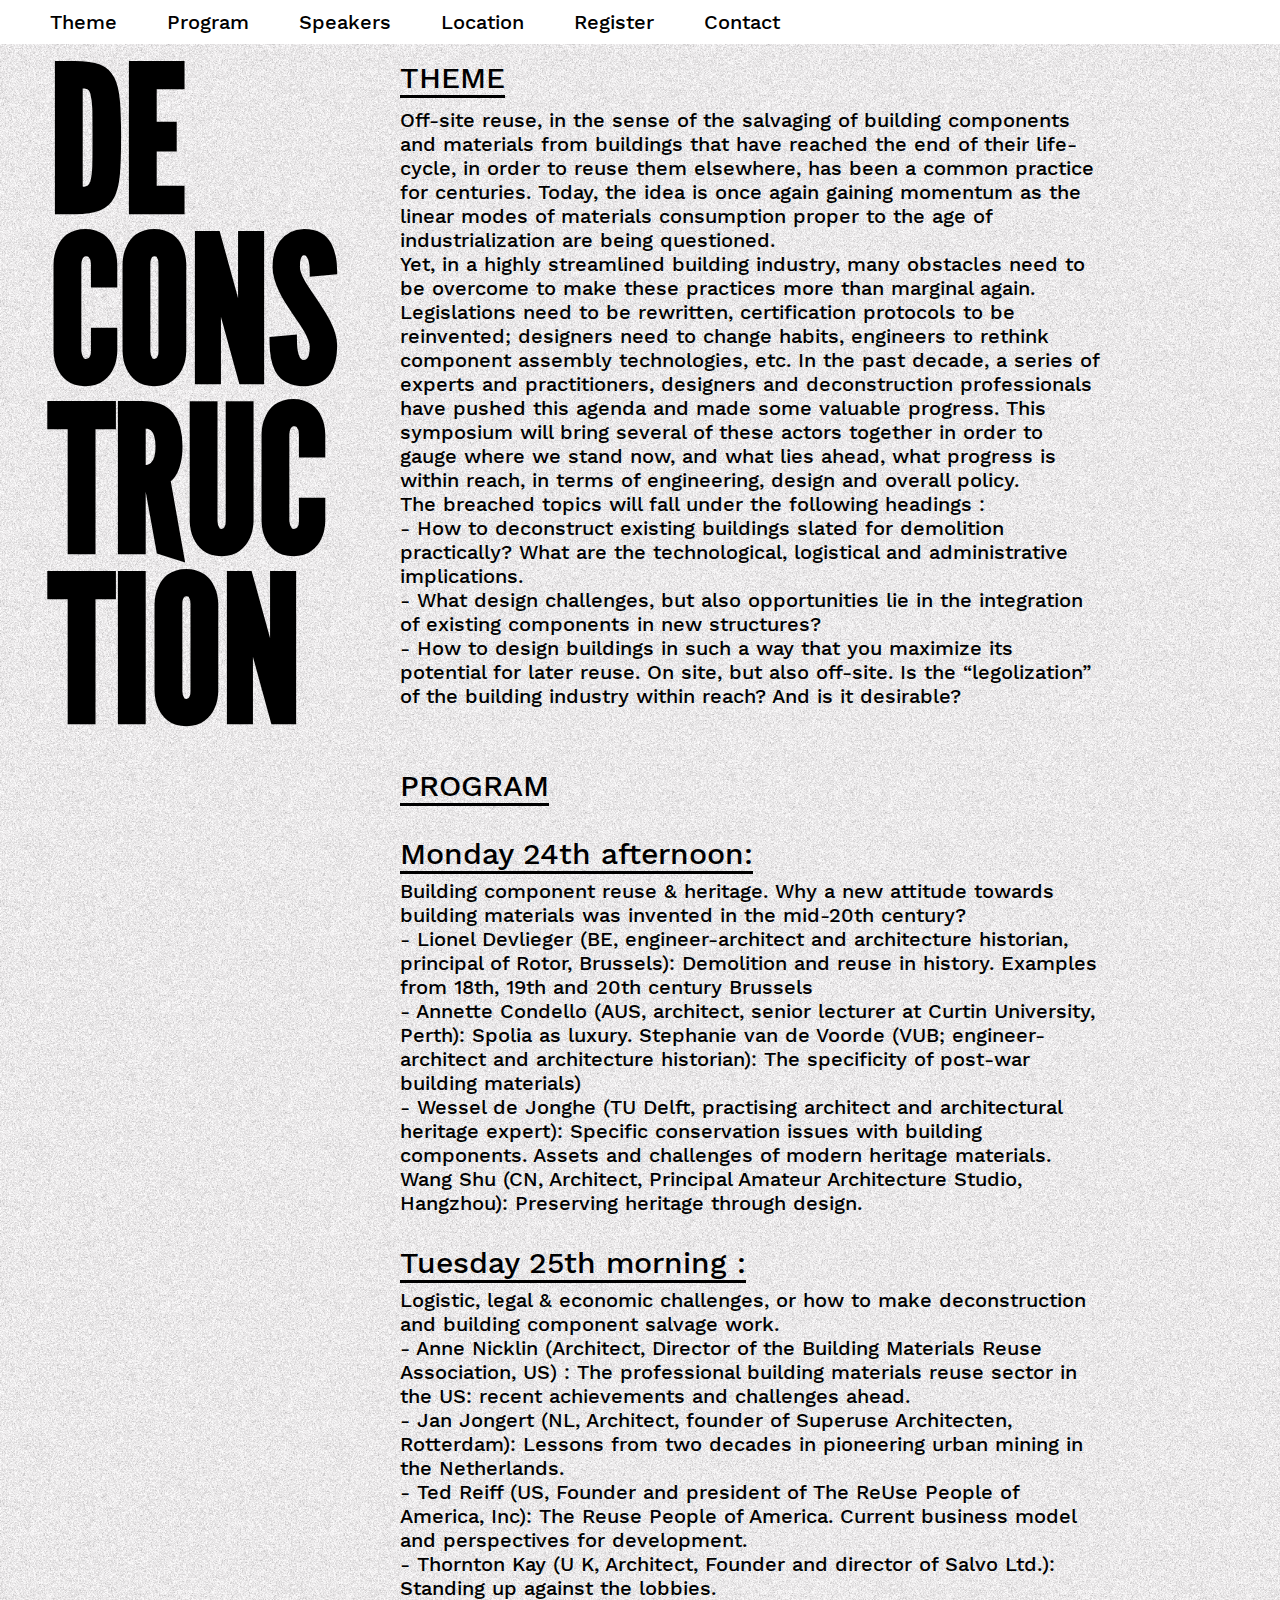
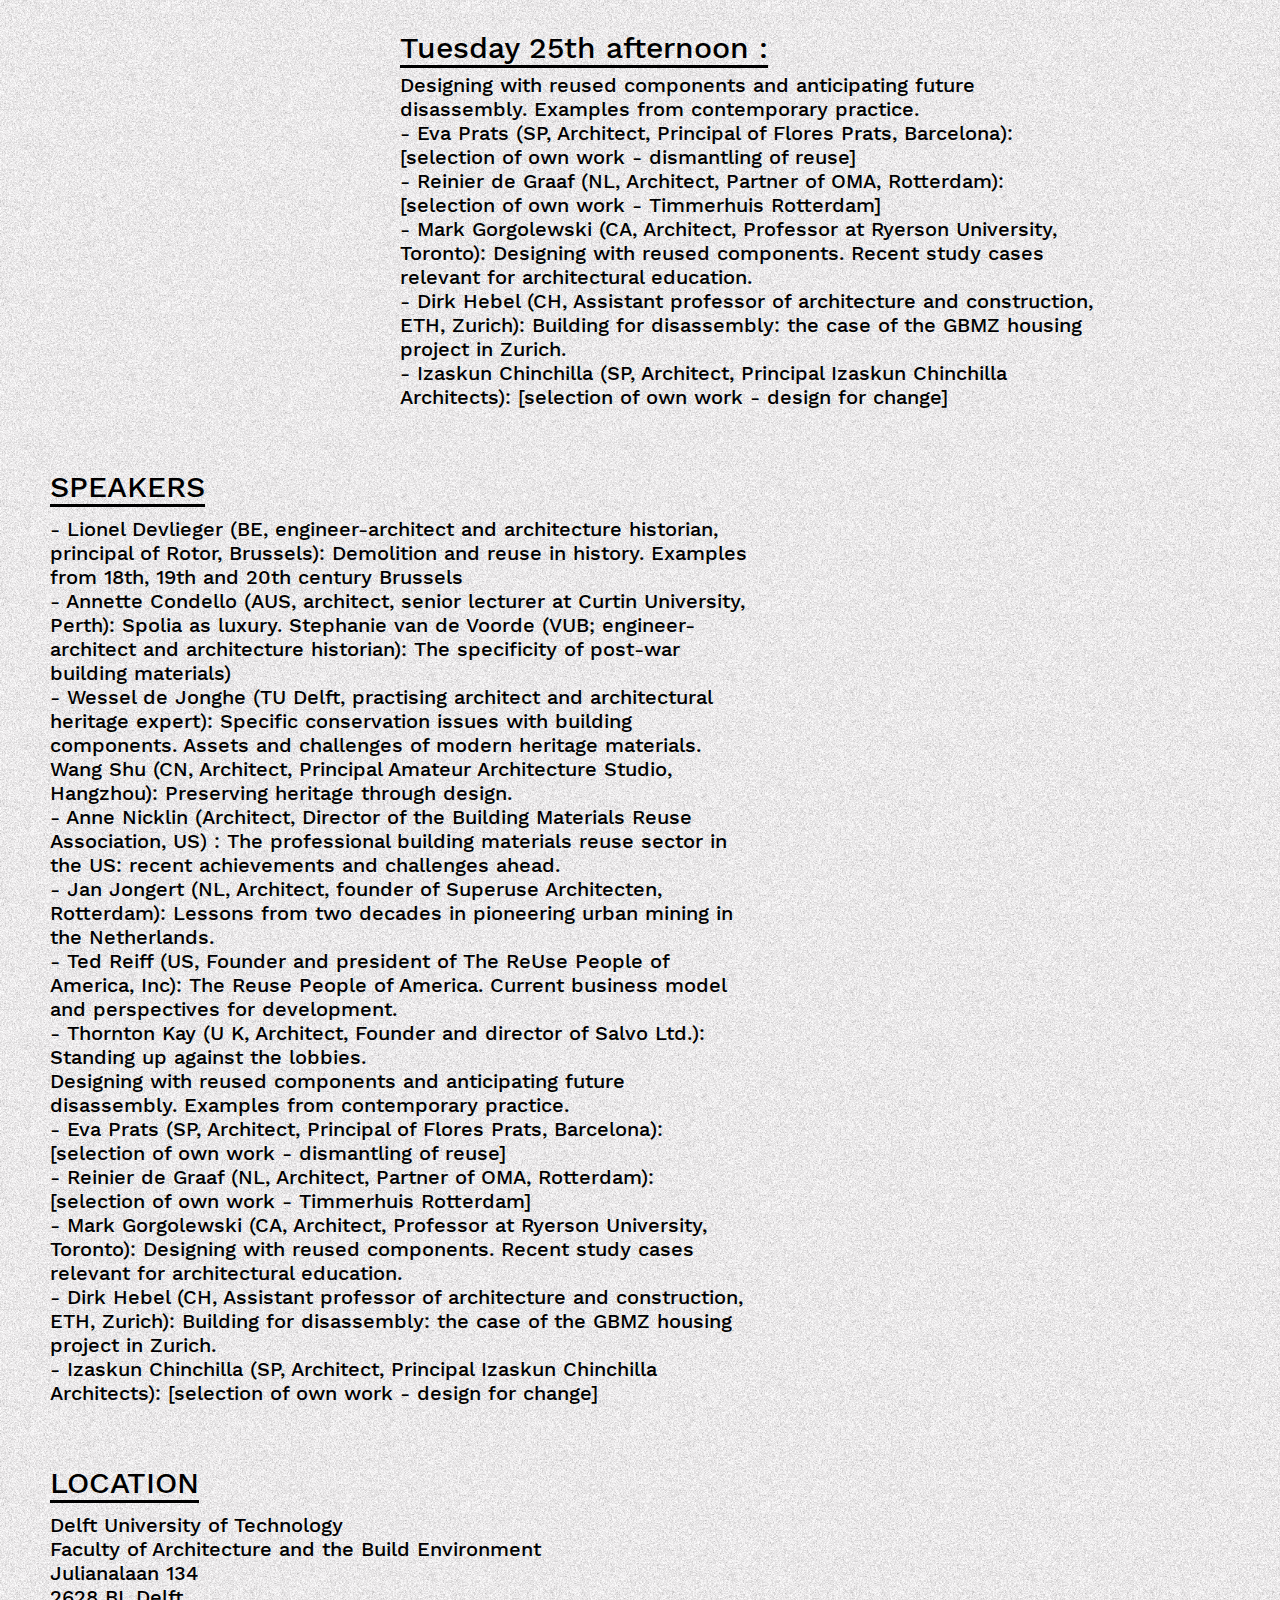
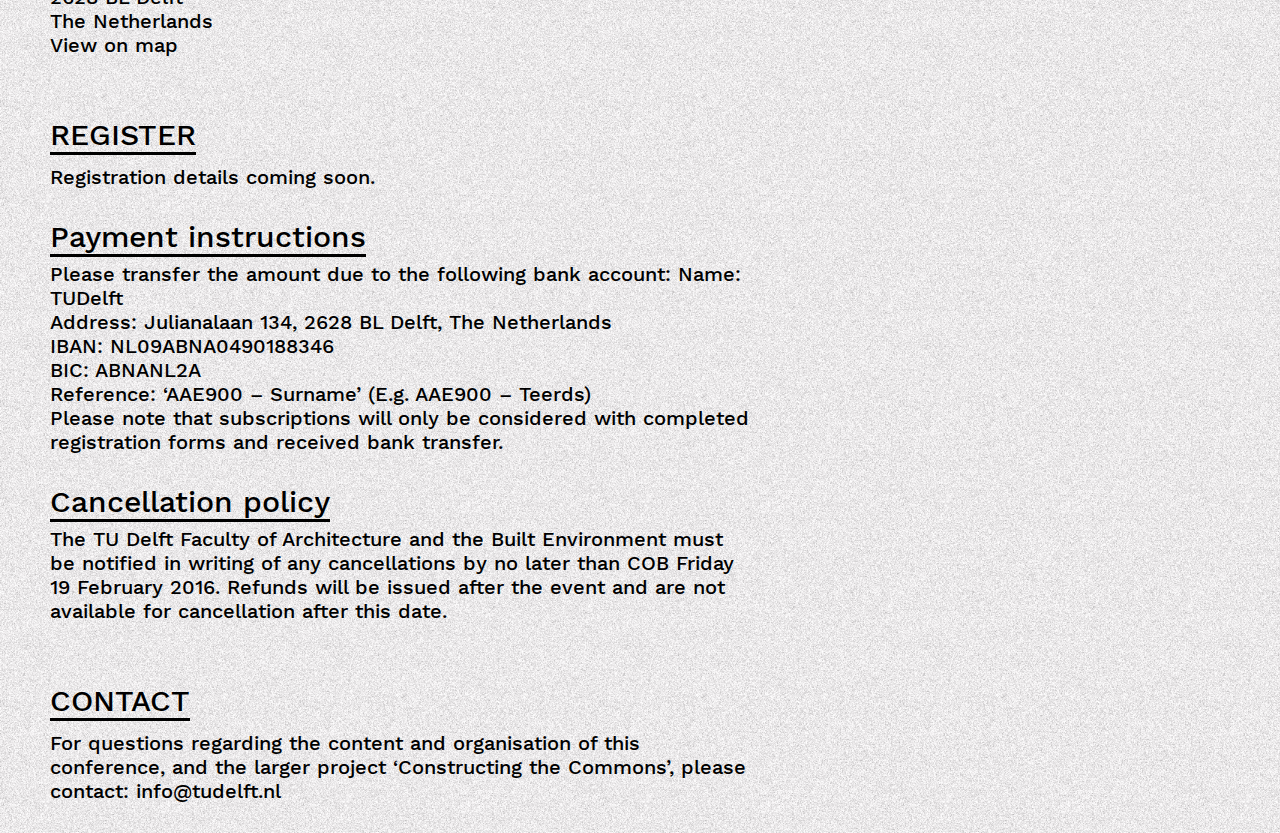
==== beta/index.html @ 9dcfe465 "create beta gh-pages" ====
<!DOCTYPE html>
<html dir="ltr" class="sid-plesk" lang="en"><head>
<meta http-equiv="content-type" content="text/html; charset=UTF-8">
    <title>D E C O N S T R U C T I O N</title>
    <!--<meta name="copyright" content="">-->
    <meta charset="utf-8">
    <meta http-equiv="X-UA-Compatible" content="IE=edge,chrome=1">
    <meta name="viewport" content="width=device-width, initial-scale=1.0, maximum-scale=1.0">
    <meta http-equiv="Cache-Control" content="no-cache">
    <link rel="shortcut icon" href="">
    <link rel="stylesheet" href="style.css">
    <script src="scripts/jquery-1.9.1.js"></script>
    <script src="scripts/jquery-ui-1.9.2.custom.js"></script>
</head>
<body>
    <nav class="draggable" style="background-color: white">
        <ul>
            <a href="#theme"><li>Theme</li></a>
            <a href="#program"><li>Program</li></a>
            <a href="#speakers"><li>Speakers</li></a>
            <a href="#location"><li>Location</li></a>
            <a href="#register"><li>Register</li></a>
            <a href="#contact"><li>Contact</li></a>
        </ul>
    </nav>
    <h1 class="">
        <span class="draggable">D</span><span class="draggable">E</span><br/><span class="draggable">C</span><span class="draggable">O</span><span class="draggable">N</span><span class="draggable">S</span><br/><span class="draggable">T</span><span class="draggable">R</span><span class="draggable">U</span><span class="draggable">C</span><br/><span class="draggable">T</span><span class="draggable">I</span><span class="draggable">O</span><span class="draggable">N</span></h1>
    <div class="text draggable" id="theme">
        <h2>THEME</h2>
        <p>Off-site reuse, in the sense of the salvaging of building components and materials from buildings that have reached the end of their life-cycle, in order to reuse them elsewhere, has been a common practice for centuries. Today, the idea is once again gaining momentum as the linear modes of materials consumption proper to the age of industrialization are being questioned.</p>
        <p>Yet, in a highly streamlined building industry, many obstacles need to be overcome to make these practices more than marginal again. Legislations need to be rewritten, certification protocols to be reinvented; designers need to change habits, engineers to rethink component assembly technologies, etc. In the past decade, a series of experts and practitioners, designers and deconstruction professionals have pushed this agenda and made some valuable progress. This symposium will bring several of these actors together in order to gauge where we stand now, and what lies ahead, what progress is within reach, in terms of engineering, design and overall policy.</p>
        <p>The breached topics will fall under the following headings :<br />
        - How to deconstruct existing buildings slated for demolition practically? What are the technological, logistical and administrative implications.<br />
        - What design challenges, but also opportunities lie in the integration of existing components in new structures?<br />
        - How to design buildings in such a way that you maximize its potential for later reuse. On site, but also off-site. Is the “legolization” of the building industry within reach? And is it desirable?</p>
    </div>
    <div class="text" id="program">
        <h2>PROGRAM</h2>
        <h3>Monday 24th afternoon​:</h3>
        <p>Building component reuse & heritage. Why a new attitude towards building materials was invented in the mid-20th century?</p>
        <p>- Lionel Devlieger (BE, engineer-architect and architecture historian, principal of Rotor, Brussels): Demolition and reuse in history. ​Examples from 18th, 19th and 20th century Brussels</p>
        <p>- Annette Condello (AUS, architect, senior lecturer at Curtin University, Perth): ​Spolia as luxury. Stephanie van de Voorde (VUB; engineer-architect and architecture historian): ​The specificity of post-war building materials)</p>
        <p>- Wessel de Jonghe (TU Delft, practising architect and architectural heritage expert): ​Specific conservation issues with building components. ​Assets and challenges of modern heritage materials. Wang Shu (CN, Architect, Principal Amateur Architecture Studio, Hangzhou): Preserving heritage through design.</p>
        <h3>Tuesday 25th morning​ :</h3>
        <p>Logistic, legal & economic challenges, or how to make deconstruction and building component salvage work.</p>
        <p>- Anne Nicklin (Architect, Director of the Building Materials Reuse Association, US) : ​The professional building materials reuse sector in the US: recent achievements and challenges ahead.</p>
        <p>- Jan Jongert (NL, Architect, founder of Superuse Architecten, Rotterdam): ​Lessons from two decades in pioneering urban mining in the Netherlands.</p>
        <p>- Ted Reiff (US, Founder and president of The ReUse People of America, Inc): ​The Reuse People of America. Current business model and perspectives for development.</p>
        <p>- Thornton Kay (U​ K, Architect, Founder and director of Salvo Ltd.): ​Standing up against the lobbies.</p>
        <h3>Tuesday 25th afternoon​ :</h3>
        <p>Designing with reused components and anticipating future disassembly. Examples from contemporary practice.</p>
        <p>- Eva Prats (SP, Architect, Principal of Flores Prats, Barcelona): [selection of own work - dismantling of reuse]</p>
        <p>- Reinier de Graaf (NL, Architect, Partner of OMA, Rotterdam): [selection of own work - Timmerhuis Rotterdam]</p>
        <p>- Mark Gorgolewski (CA, Architect, Professor at Ryerson University, Toronto): ​Designing with reused components. Recent study cases relevant for architectural education.</p>
        <p>- Dirk Hebel (CH, Assistant professor of architecture and construction, ETH, Zurich): ​Building for disassembly: the case of the GBMZ housing project in Zurich.</p>
        <p>- Izaskun Chinchilla (SP, Architect, Principal Izaskun Chinchilla Architects): [selection of own work - design for change]</p>
    </div>
    <div class="text" id="speakers">
        <h2>SPEAKERS</h2>
        <p>- Lionel Devlieger (BE, engineer-architect and architecture historian, principal of Rotor, Brussels): Demolition and reuse in history. ​Examples from 18th, 19th and 20th century Brussels</p>
        <p>- Annette Condello (AUS, architect, senior lecturer at Curtin University, Perth): ​Spolia as luxury. Stephanie van de Voorde (VUB; engineer-architect and architecture historian): ​The specificity of post-war building materials)</p>
        <p>- Wessel de Jonghe (TU Delft, practising architect and architectural heritage expert): ​Specific conservation issues with building components. ​Assets and challenges of modern heritage materials. Wang Shu (CN, Architect, Principal Amateur Architecture Studio, Hangzhou): Preserving heritage through design.</p>
        <p>- Anne Nicklin (Architect, Director of the Building Materials Reuse Association, US) : ​The professional building materials reuse sector in the US: recent achievements and challenges ahead.</p>
        <p>- Jan Jongert (NL, Architect, founder of Superuse Architecten, Rotterdam): ​Lessons from two decades in pioneering urban mining in the Netherlands.</p>
        <p>- Ted Reiff (US, Founder and president of The ReUse People of America, Inc): ​The Reuse People of America. Current business model and perspectives for development.</p>
        <p>- Thornton Kay (U​ K, Architect, Founder and director of Salvo Ltd.): ​Standing up against the lobbies.</p>
        <p>Designing with reused components and anticipating future disassembly. Examples from contemporary practice.</p>
        <p>- Eva Prats (SP, Architect, Principal of Flores Prats, Barcelona): [selection of own work - dismantling of reuse]</p>
        <p>- Reinier de Graaf (NL, Architect, Partner of OMA, Rotterdam): [selection of own work - Timmerhuis Rotterdam]</p>
        <p>- Mark Gorgolewski (CA, Architect, Professor at Ryerson University, Toronto): ​Designing with reused components. Recent study cases relevant for architectural education.</p>
        <p>- Dirk Hebel (CH, Assistant professor of architecture and construction, ETH, Zurich): ​Building for disassembly: the case of the GBMZ housing project in Zurich.</p>
        <p>- Izaskun Chinchilla (SP, Architect, Principal Izaskun Chinchilla Architects): [selection of own work - design for change]</p>
    </div>
    <div class="text" id="location">
        <h2>LOCATION</h2>
        <p>Delft University of Technology</p>
        <p>Faculty of Architecture and the Build Environment</p>
        <p>Julianalaan 134</p>
        <p>2628 BL Delft</p>
        <p>The Netherlands</p>
        <p>View on map</p>
    </div>
    <div class="text" id="register">
        <h2>REGISTER</h2>
        <p>Registration details coming soon.</p>
        <h3>Payment instructions</h3>
        <p>Please transfer the amount due to the following bank account:
        Name: TUDelft</p>
        <p>Address: Julianalaan 134, 2628 BL Delft, The Netherlands<br />
        IBAN: NL09ABNA0490188346<br />
        BIC: ABNANL2A<br />
        Reference: ‘AAE900 – Surname’ (E.g. AAE900 – Teerds)</p>
        <p>Please note that subscriptions will only be considered with completed registration forms and received bank transfer.</p>
        <h3>Cancellation policy</h3>
        <p>The TU Delft Faculty of Architecture and the Built Environment must be notified in writing of any cancellations by no later than COB Friday 19 February 2016. Refunds will be issued after the event and are not available for cancellation after this date.
        </p>
    </div>
    <div class="text" id="contact" style="padding-bottom: 30px;">
        <h2>CONTACT</h2>
        <p>For questions regarding the content and organisation of this conference, and the larger project ‘Constructing the Commons’, please contact: info@tudelft.nl</p>
    </div>


    <script>
        $( function() {
          $( ".draggable" ).draggable();
        } );
    </script>

</body>
</html>
---- beta/style.css ----
* {
    margin: 0;
    padding: 0;
}

div {
    -webkit-box-sizing: border-box;
    -moz-box-sizing: border-box;
    box-sizing: border-box;
    display: block;
    page-break-inside:avoid;
}

/* Regular */
@font-face {
    font-family: 'League Gothic';
    src: url('fonts/leaguegothic-italic-webfont.eot');
    src: url('fonts/leaguegothic-italic-webfont.eot?#iefix') format('embedded-opentype'),
         url('fonts/leaguegothic-italic-webfont.woff') format('woff'),
         url('fonts/leaguegothic-italic-webfont.ttf') format('truetype'),
         url('fonts/leaguegothic-italic-webfont.svg#league_gothic_italicregular') format('svg');
    font-weight: normal;
    font-style: italic;
}

/* Italic */
@font-face {
    font-family: 'League Gothic';
    src: url('fonts/leaguegothic-regular-webfont.eot');
    src: url('fonts/leaguegothic-regular-webfont.eot?#iefix') format('embedded-opentype'),
         url('fonts/leaguegothic-regular-webfont.woff') format('woff'),
         url('fonts/leaguegothic-regular-webfont.ttf') format('truetype'),
         url('fonts/leaguegothic-regular-webfont.svg#league_gothicregular') format('svg');
    font-weight: normal;
    font-style: normal;
}
@font-face {
    font-family: 'Work Sans';
    src: url('fonts/WorkSans-Medium.ttf') format('truetype');
    font-weight: normal;
    font-style: normal;
}

body {
    background: url(cardboard.png) repeat;
    background-size: 300px 300px;
    font-family: "Work Sans";
    font-size: 20px;
}
a, a:hover, a:focus, a:visited, a:active {
    color: black;
}
h1 {
    font-family: "League Gothic";
    font-size: 200px;
    line-height: 170px;
    padding: 60px 0;
    margin-left: 50px;
    width: 300px;
    float: left;
}
/*
h2, h3 {
    font-family: "League Gothic";
    font-size: 30px;
    font-weight: normal;
    letter-spacing: 1px;
}*/
h2, h3 {
    font-family: "Work Sans";
    font-size: 30px;
    font-weight: normal;
    display: table;
    border-bottom: 3px solid black;
}
h2 {
    margin: 60px 0 10px 0;
}
h3 {
    margin: 30px 0 5px 0;
}
nav {
    position: fixed;
    width: 100%;
    z-index: 3000;
}
nav li {
    float: left;
    list-style: none;
    padding: 10px 0;
    margin-left: 50px;
}
.text {
    float: left;
    max-width: 700px;
    margin-left: 50px;
}
.draggable {
    cursor: url("cursor-32.png"), auto;
}
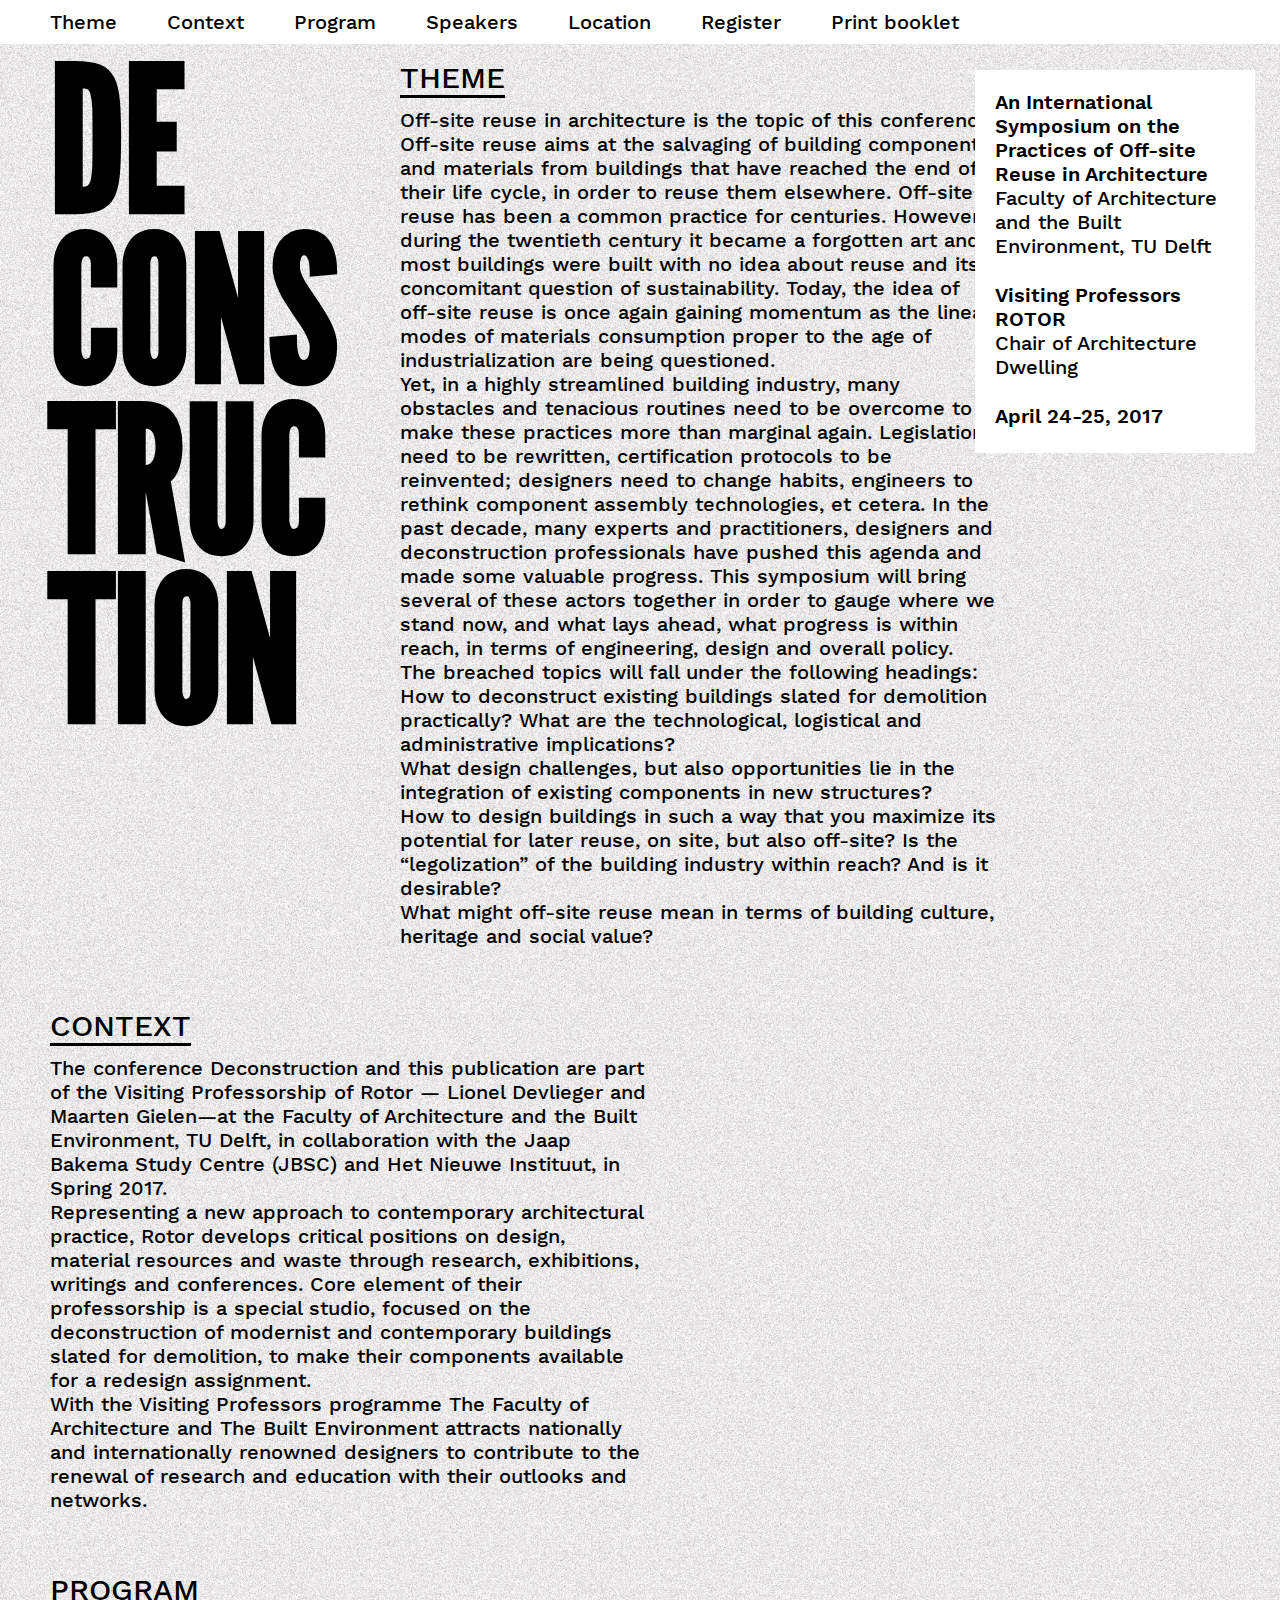
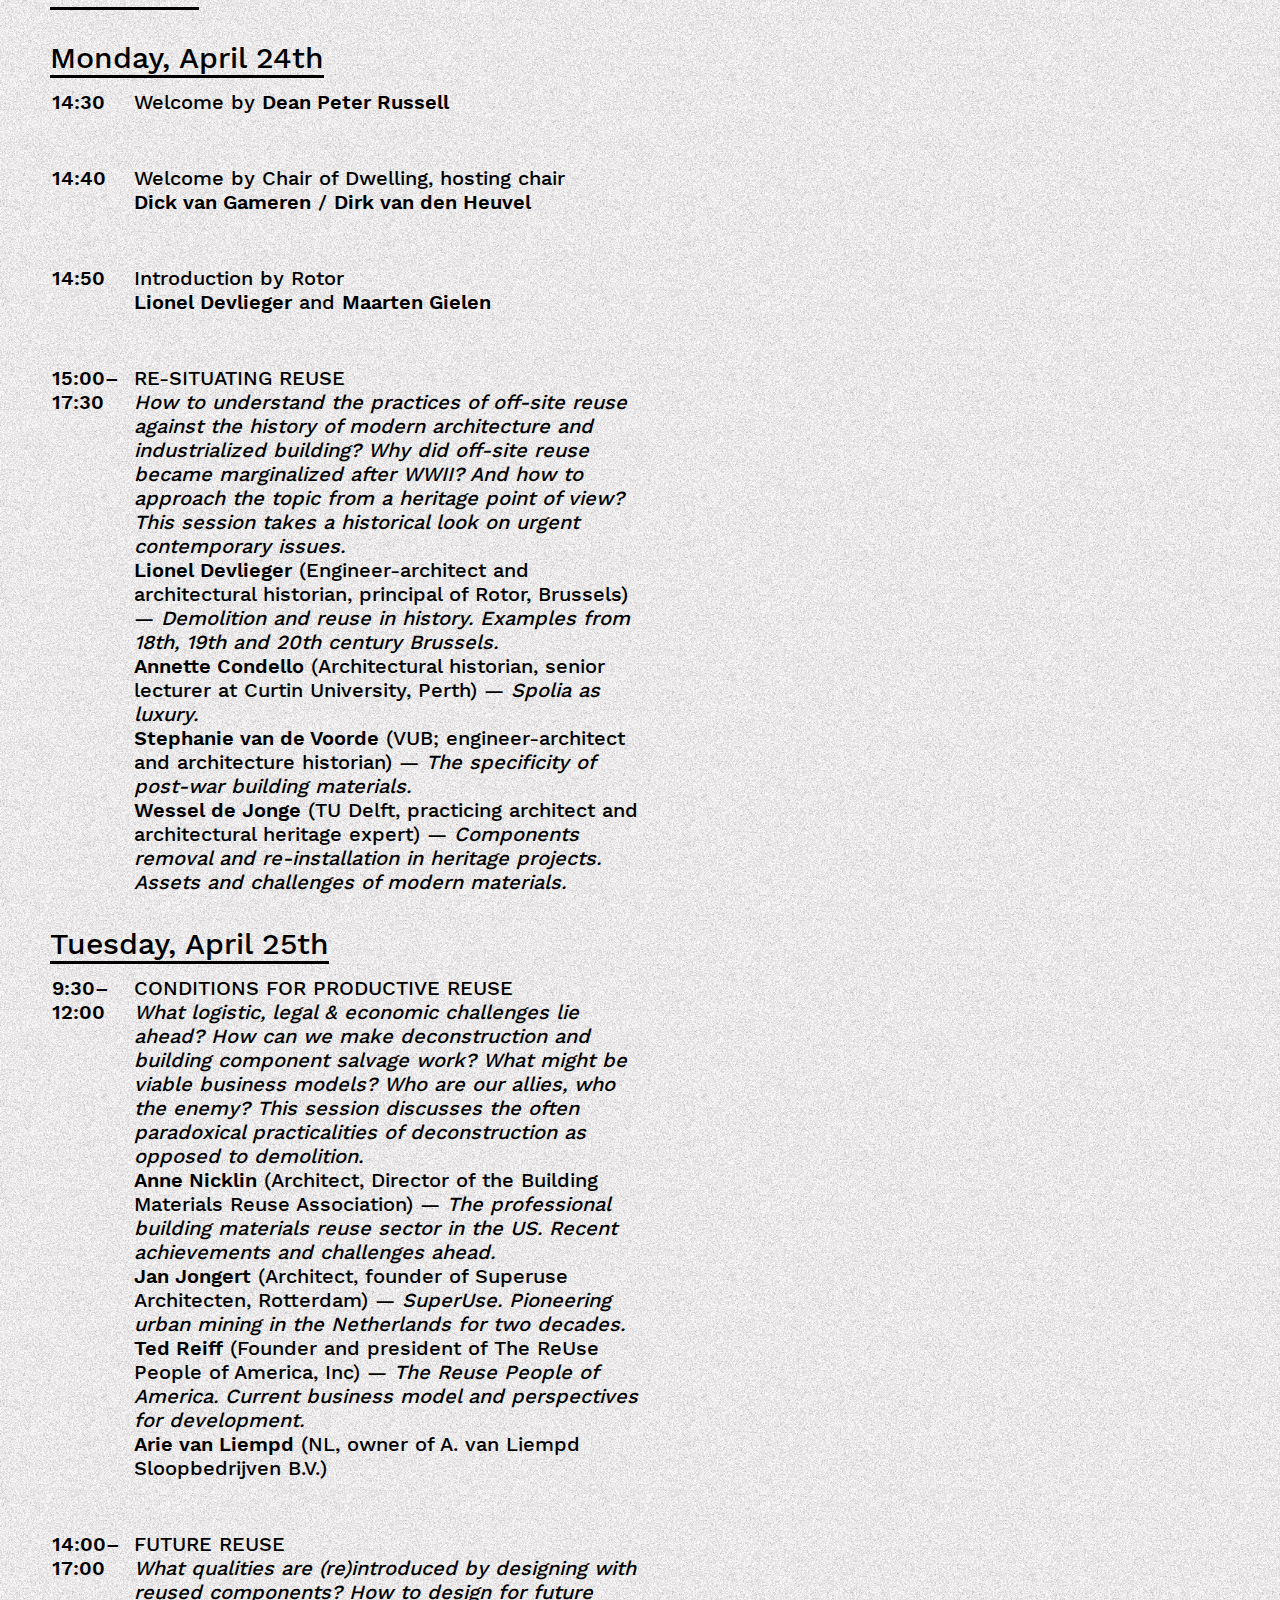
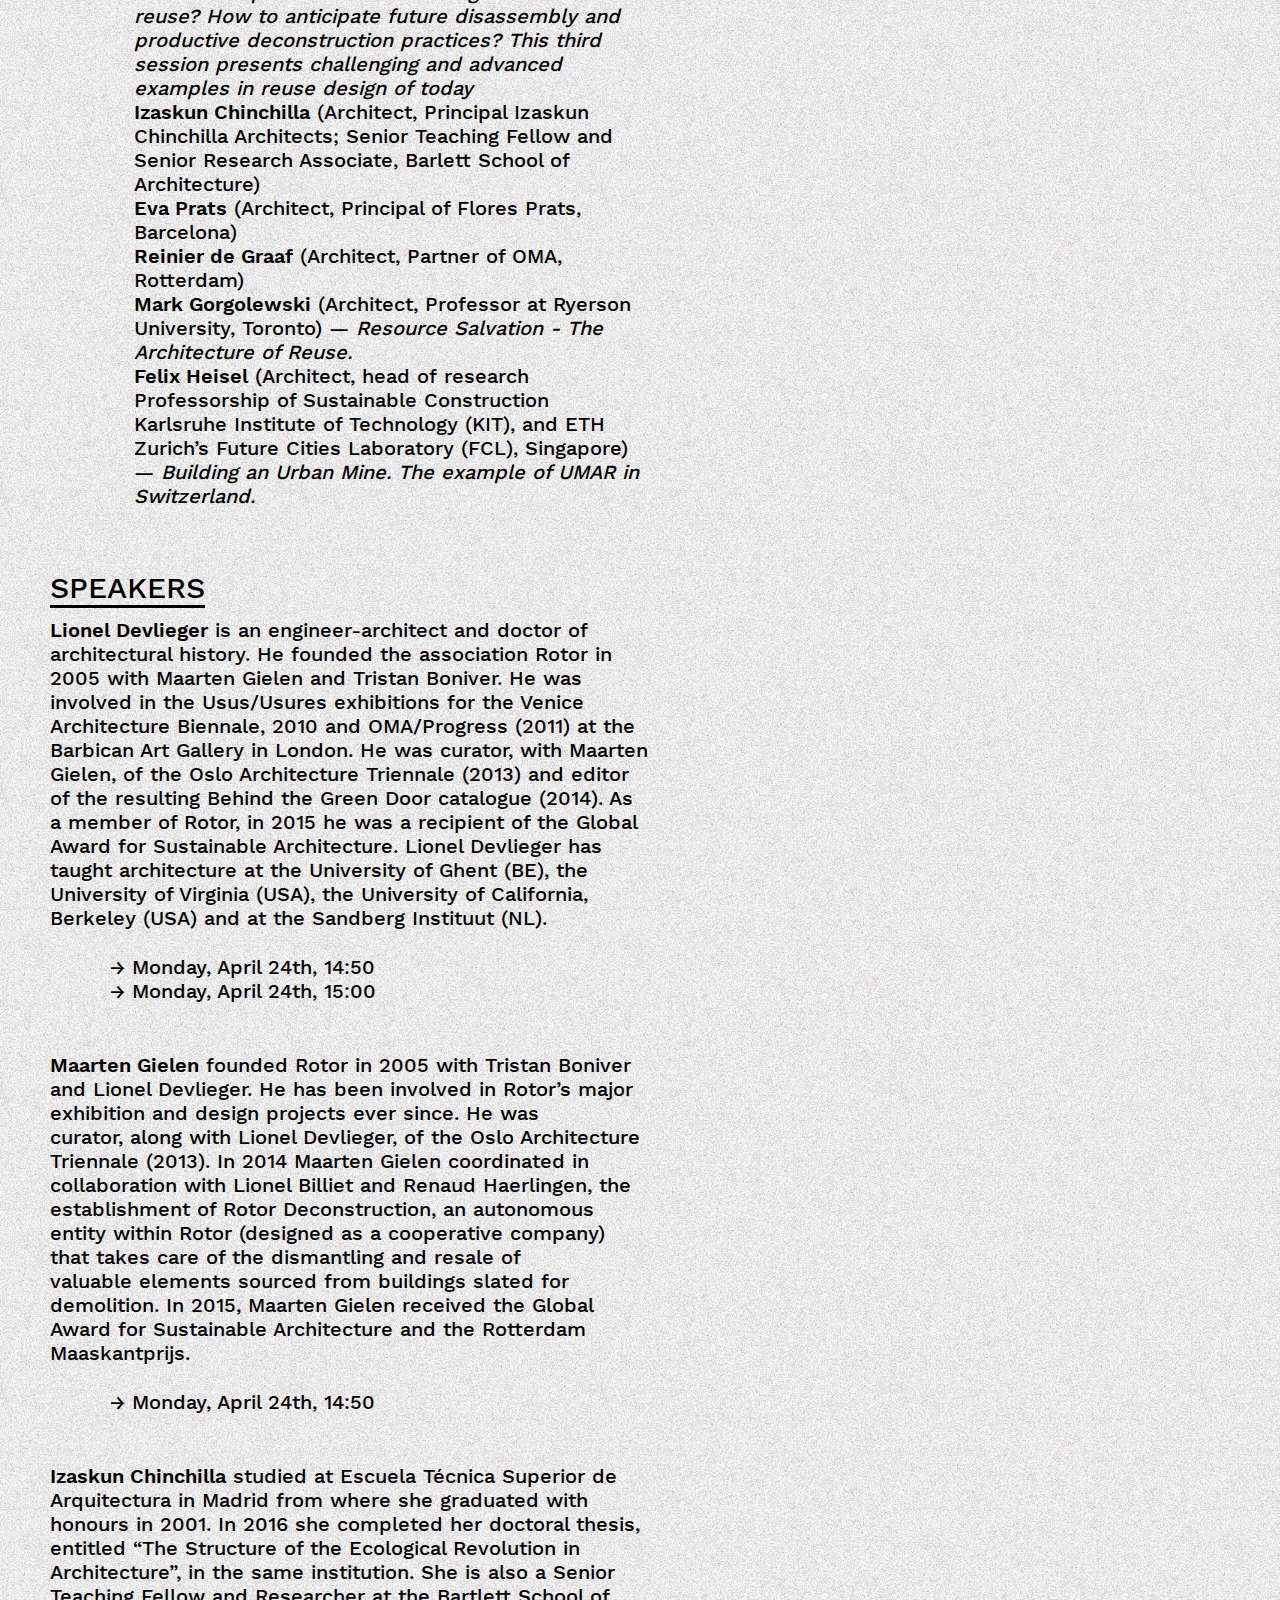
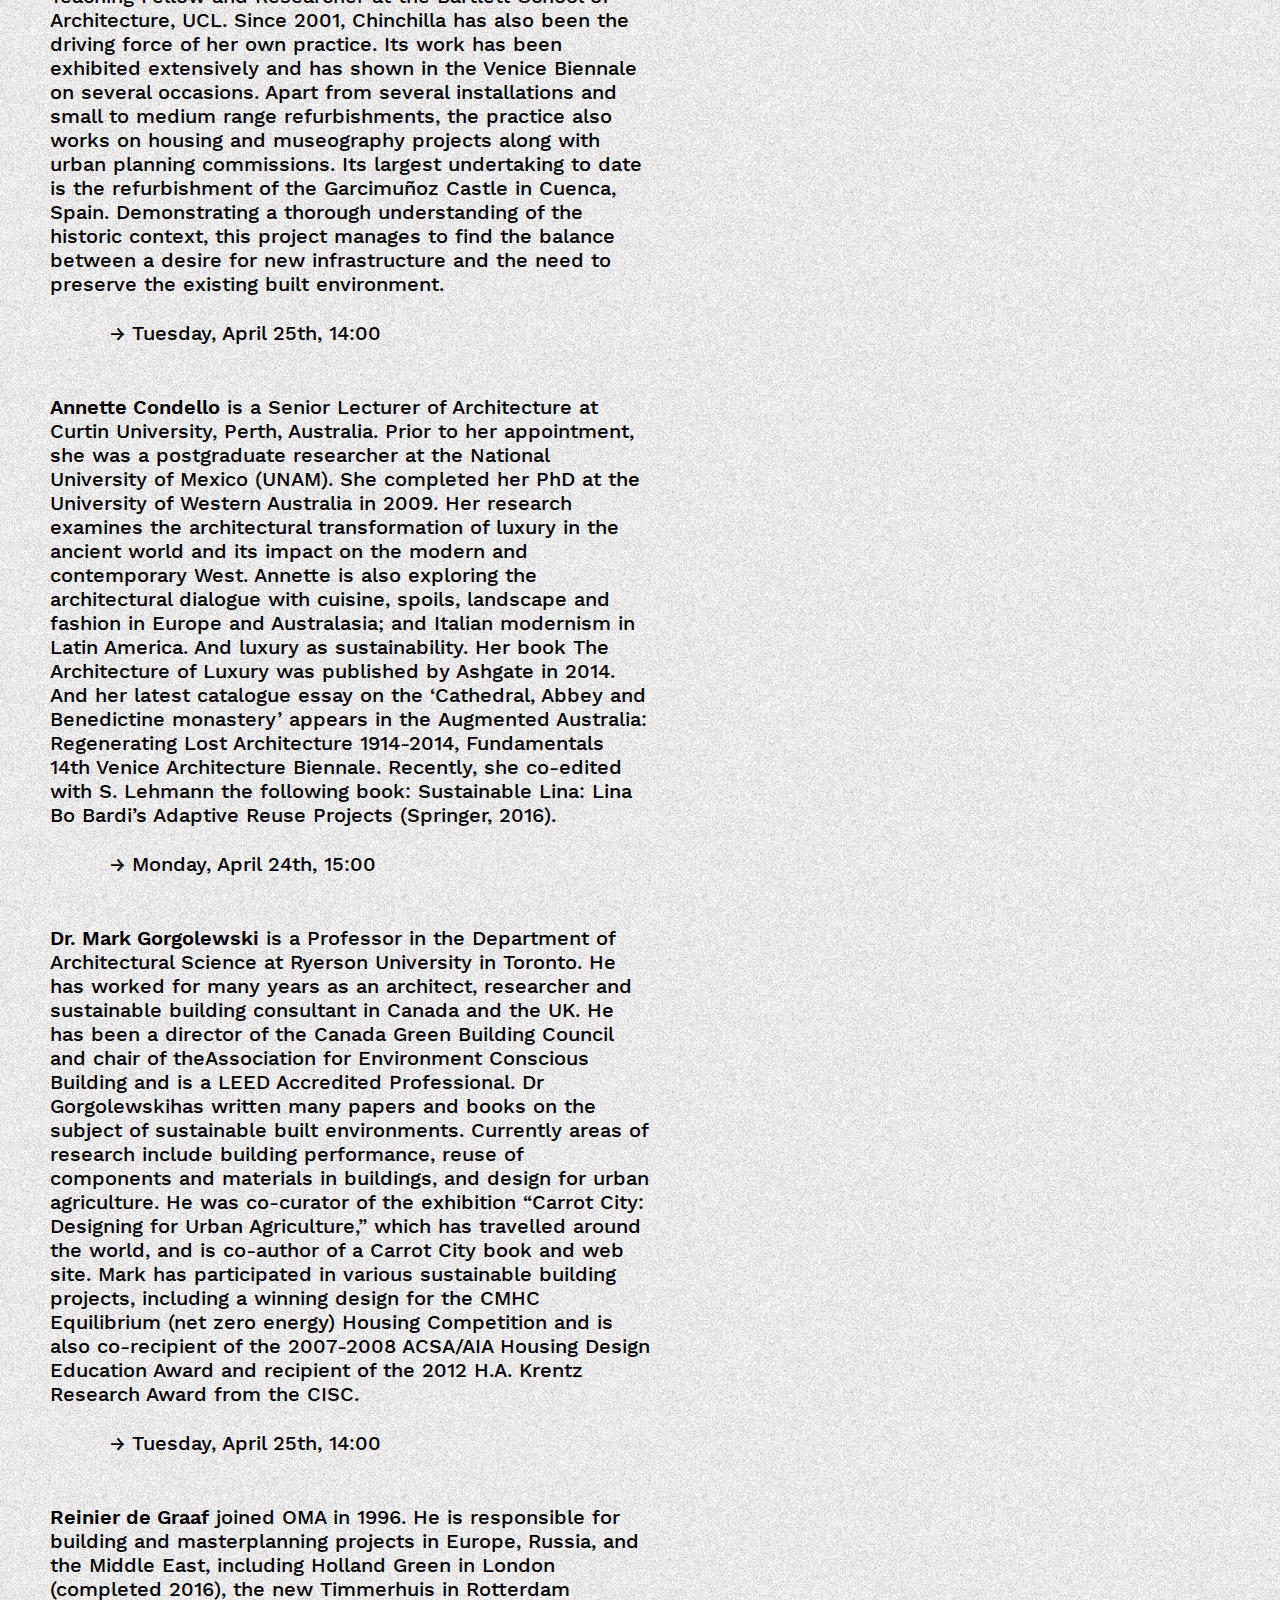
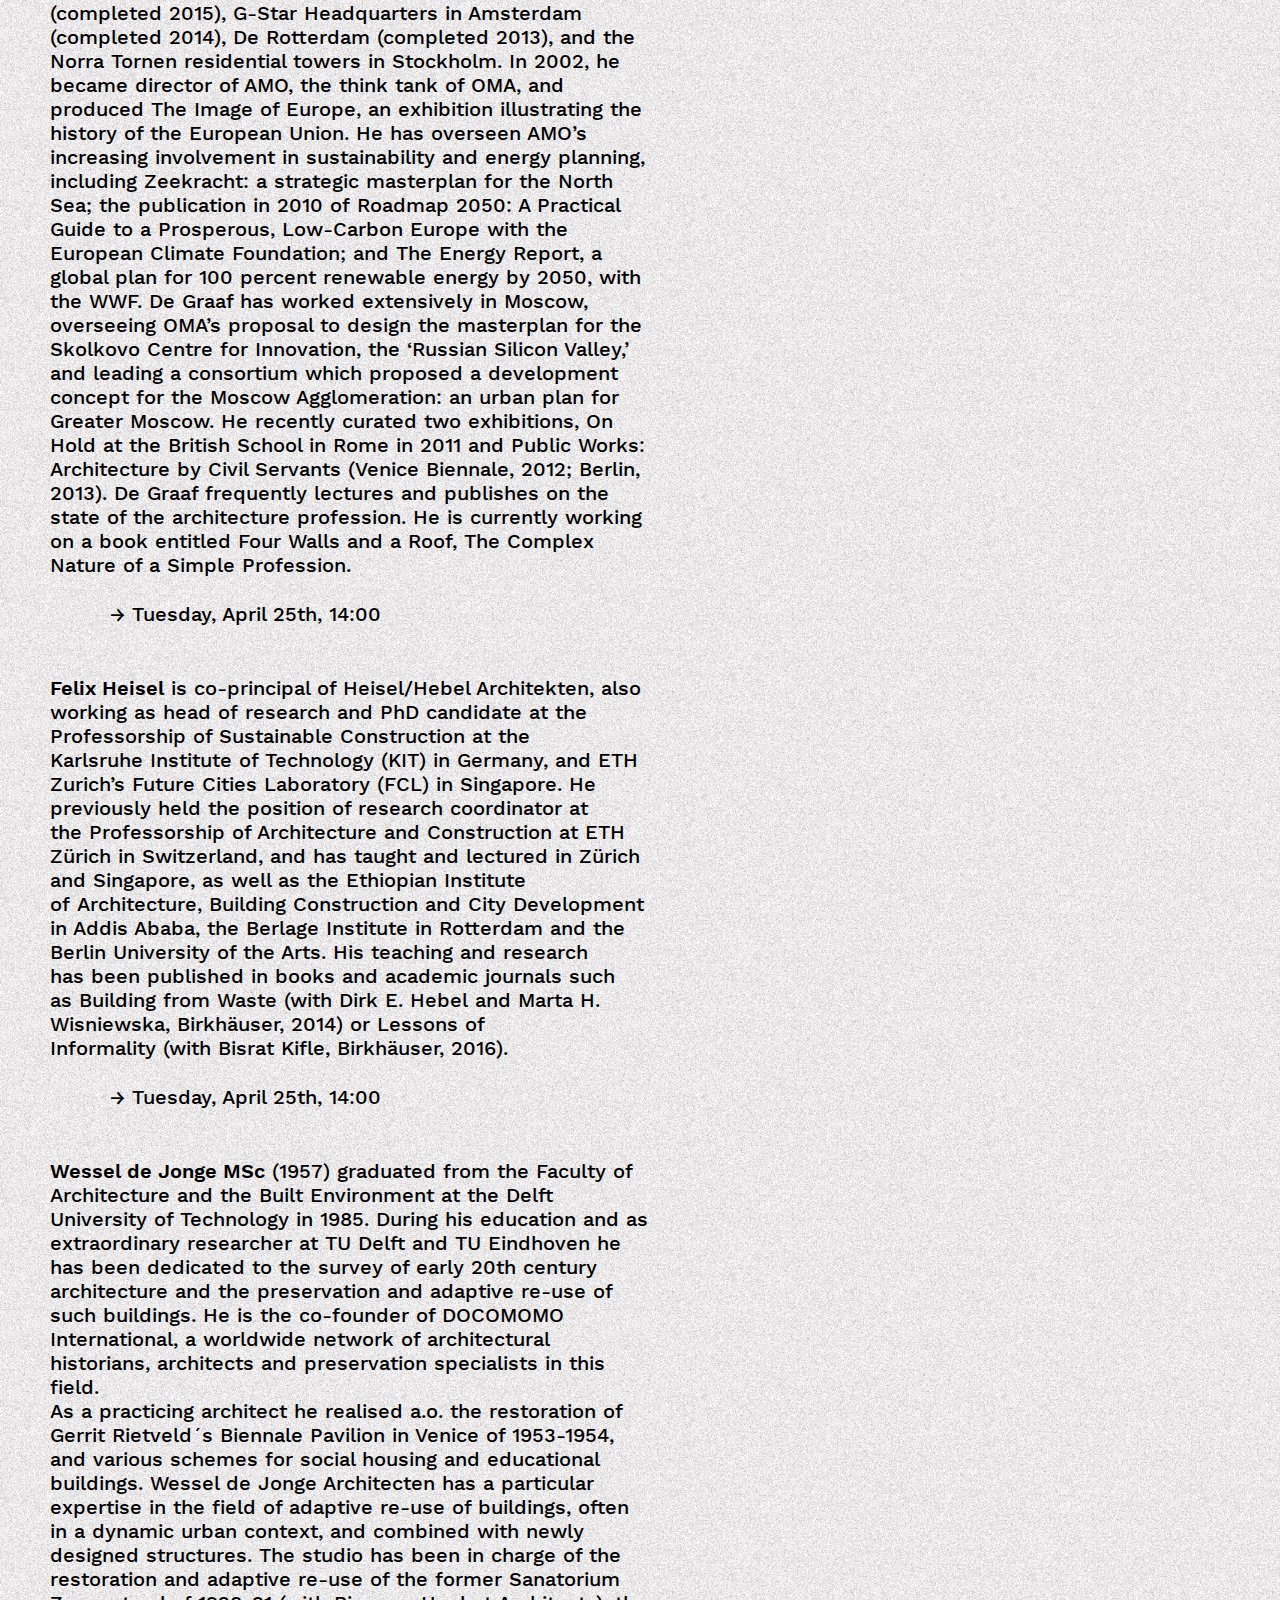
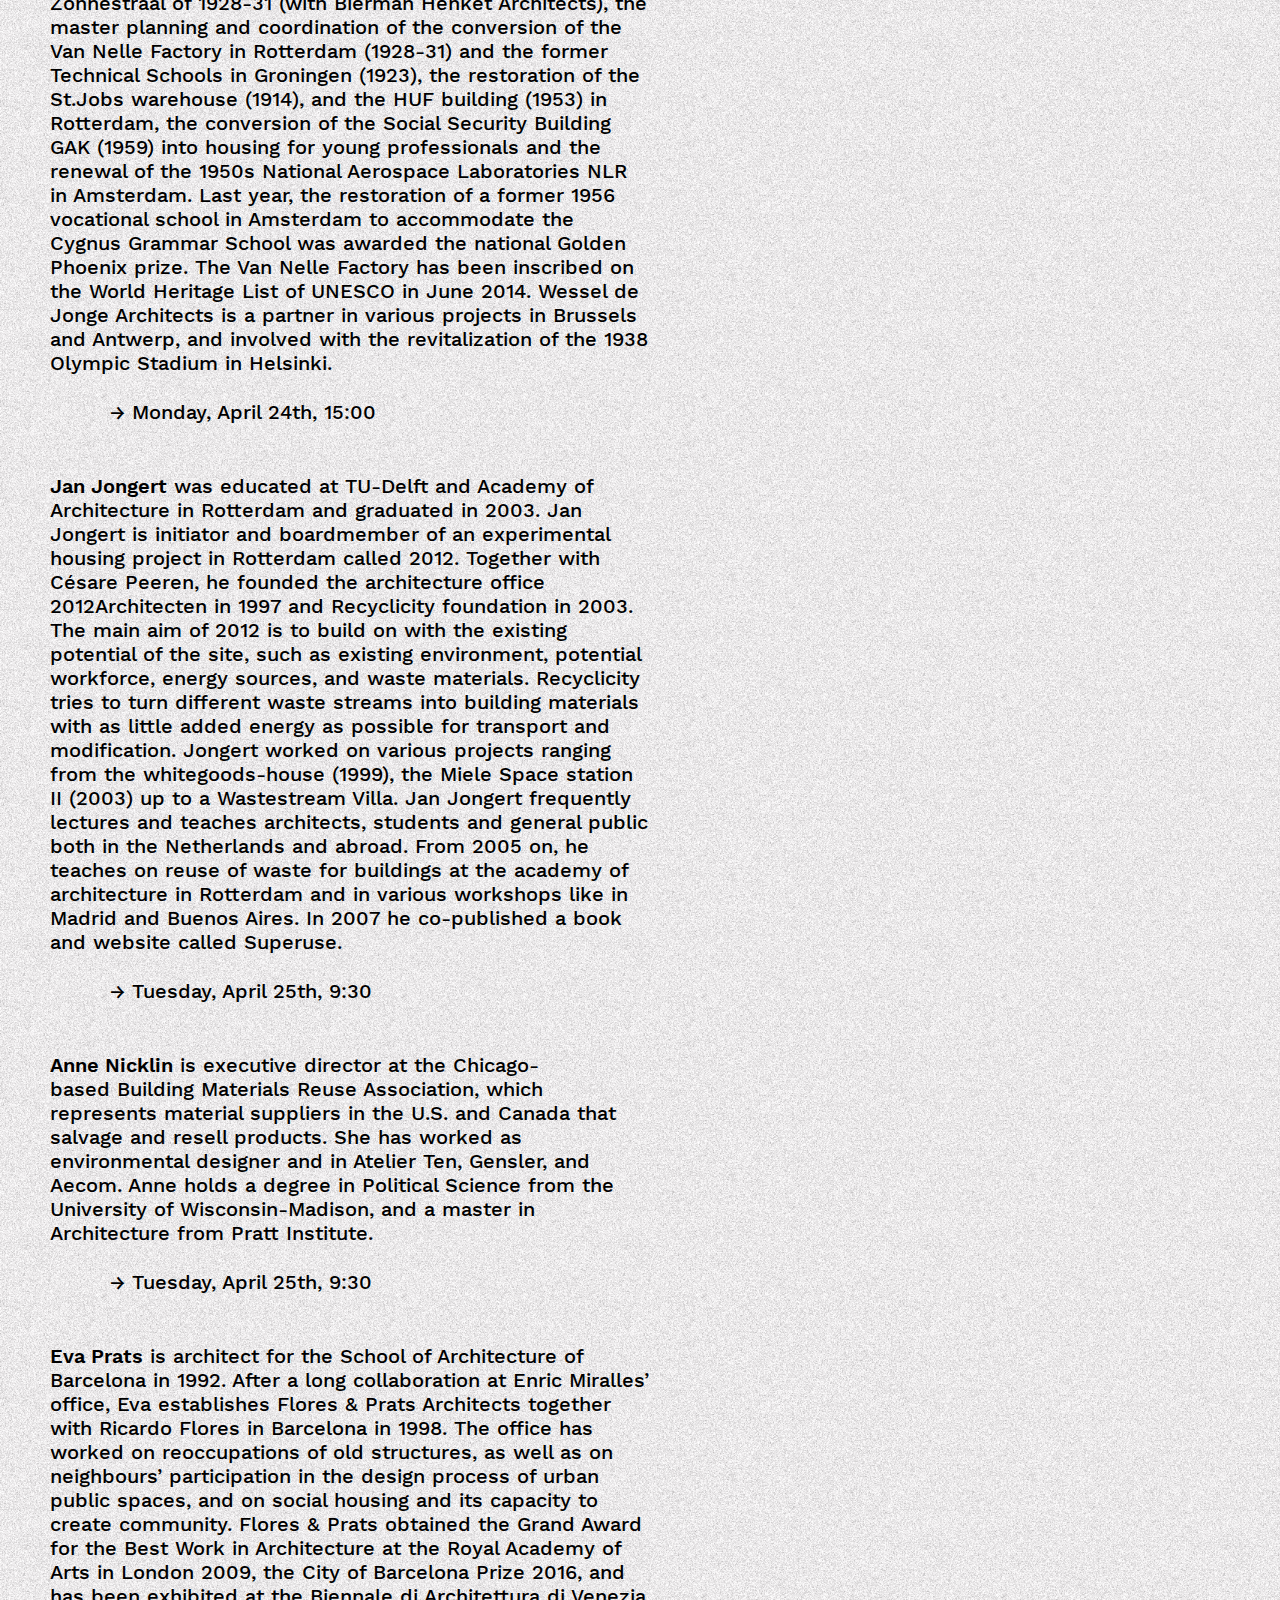
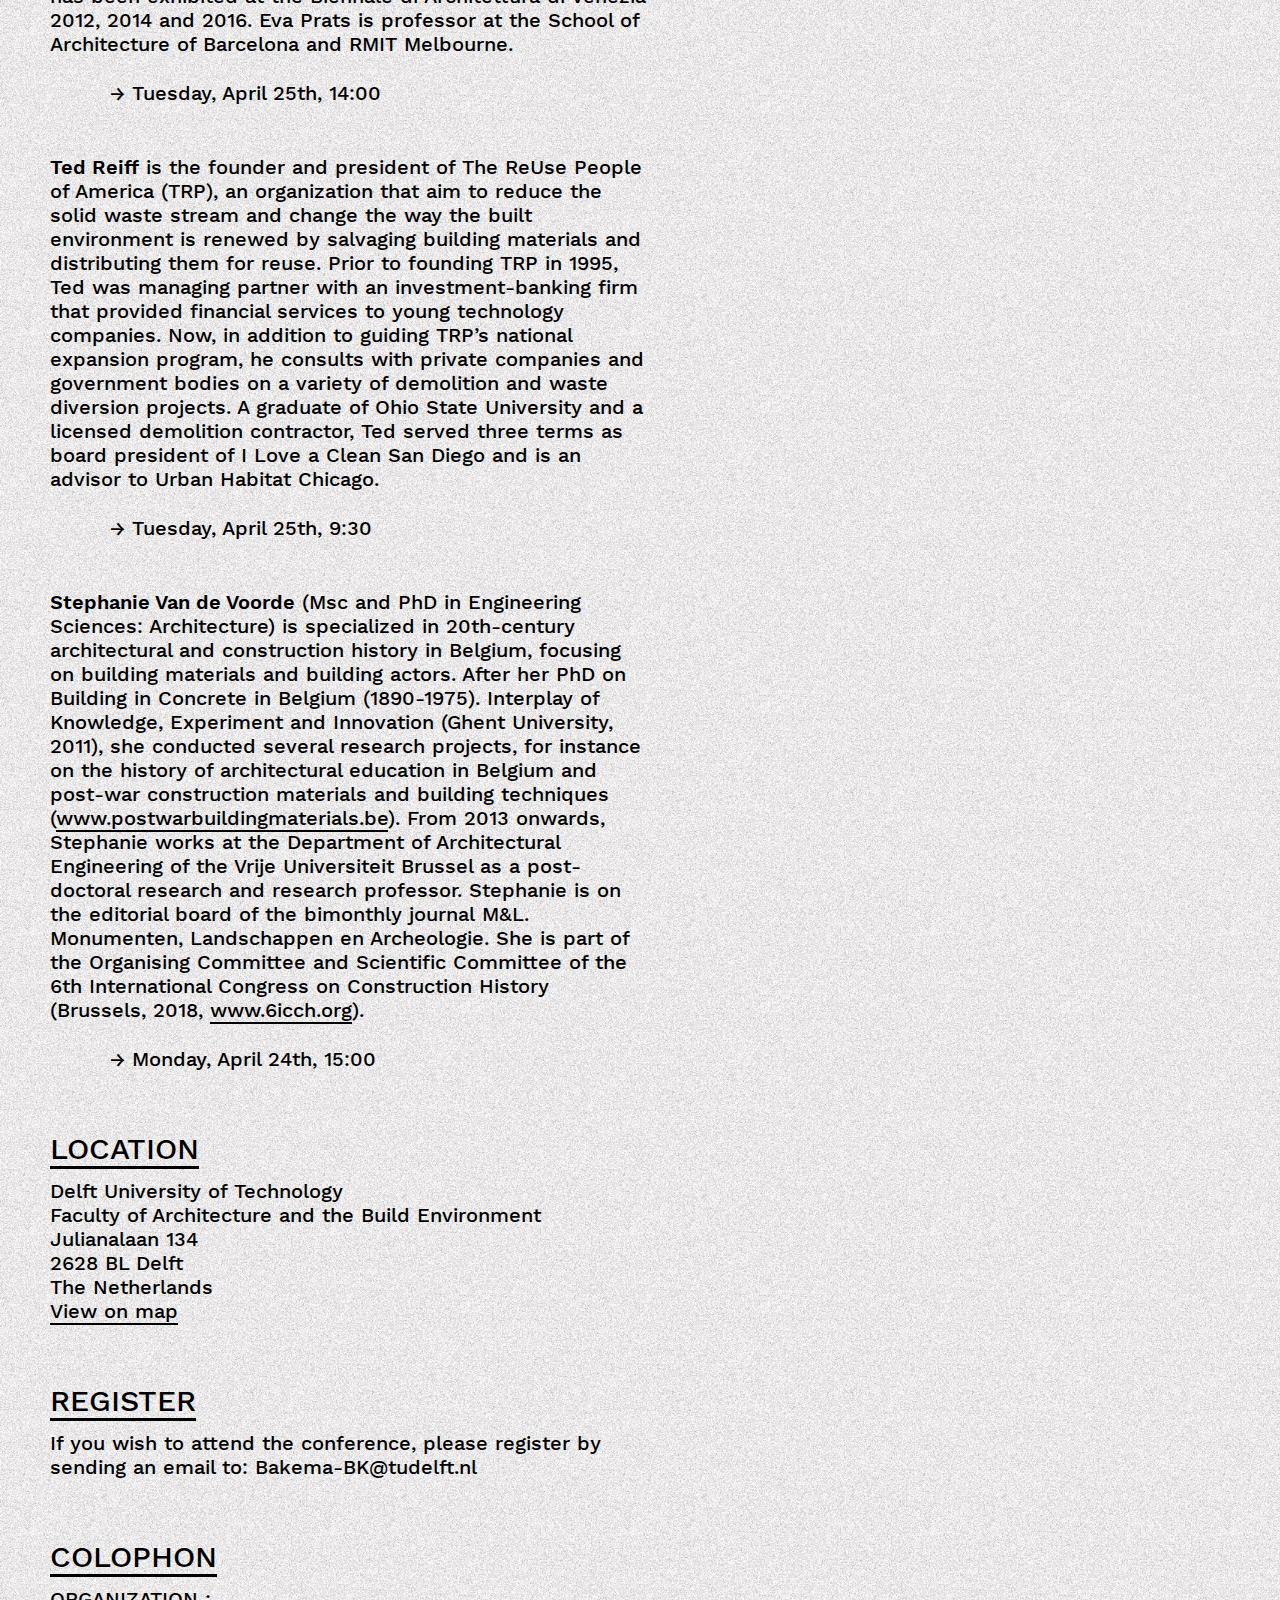
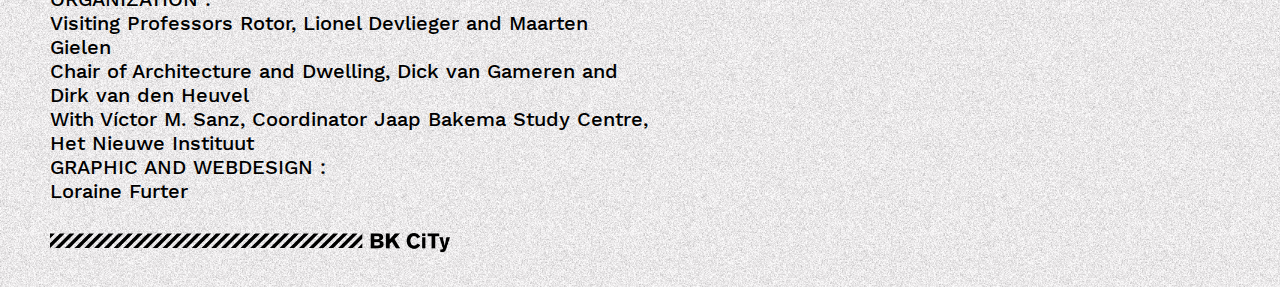
==== commit dd828b3a: "poster design!" ====
--- a/beta/index.html
+++ b/beta/index.html
@@ -7,8 +7,10 @@
     <meta http-equiv="X-UA-Compatible" content="IE=edge,chrome=1">
     <meta name="viewport" content="width=device-width, initial-scale=1.0, maximum-scale=1.0">
     <meta http-equiv="Cache-Control" content="no-cache">
-    <link rel="shortcut icon" href="">
+    <link rel="icon" type="image/png" href="cursor-32.png">
     <link rel="stylesheet" href="style.css">
+    <link rel="stylesheet" href="print.css" media="print">
+    <!--<link rel="stylesheet" href="print-poster.css" media="print">-->
     <script src="scripts/jquery-1.9.1.js"></script>
     <script src="scripts/jquery-ui-1.9.2.custom.js"></script>
 </head>
@@ -16,90 +18,218 @@
     <nav class="draggable" style="background-color: white">
         <ul>
             <a href="#theme"><li>Theme</li></a>
+            <a href="#context"><li>Context</li></a>
             <a href="#program"><li>Program</li></a>
             <a href="#speakers"><li>Speakers</li></a>
             <a href="#location"><li>Location</li></a>
             <a href="#register"><li>Register</li></a>
-            <a href="#contact"><li>Contact</li></a>
+            <a href=""><li>Print booklet</li></a>
         </ul>
     </nav>
-    <h1 class="">
-        <span class="draggable">D</span><span class="draggable">E</span><br/><span class="draggable">C</span><span class="draggable">O</span><span class="draggable">N</span><span class="draggable">S</span><br/><span class="draggable">T</span><span class="draggable">R</span><span class="draggable">U</span><span class="draggable">C</span><br/><span class="draggable">T</span><span class="draggable">I</span><span class="draggable">O</span><span class="draggable">N</span></h1>
-    <div class="text draggable" id="theme">
-        <h2>THEME</h2>
-        <p>Off-site reuse, in the sense of the salvaging of building components and materials from buildings that have reached the end of their life-cycle, in order to reuse them elsewhere, has been a common practice for centuries. Today, the idea is once again gaining momentum as the linear modes of materials consumption proper to the age of industrialization are being questioned.</p>
-        <p>Yet, in a highly streamlined building industry, many obstacles need to be overcome to make these practices more than marginal again. Legislations need to be rewritten, certification protocols to be reinvented; designers need to change habits, engineers to rethink component assembly technologies, etc. In the past decade, a series of experts and practitioners, designers and deconstruction professionals have pushed this agenda and made some valuable progress. This symposium will bring several of these actors together in order to gauge where we stand now, and what lies ahead, what progress is within reach, in terms of engineering, design and overall policy.</p>
-        <p>The breached topics will fall under the following headings :<br />
-        - How to deconstruct existing buildings slated for demolition practically? What are the technological, logistical and administrative implications.<br />
-        - What design challenges, but also opportunities lie in the integration of existing components in new structures?<br />
-        - How to design buildings in such a way that you maximize its potential for later reuse. On site, but also off-site. Is the “legolization” of the building industry within reach? And is it desirable?</p>
-    </div>
-    <div class="text" id="program">
-        <h2>PROGRAM</h2>
-        <h3>Monday 24th afternoon​:</h3>
-        <p>Building component reuse & heritage. Why a new attitude towards building materials was invented in the mid-20th century?</p>
-        <p>- Lionel Devlieger (BE, engineer-architect and architecture historian, principal of Rotor, Brussels): Demolition and reuse in history. ​Examples from 18th, 19th and 20th century Brussels</p>
-        <p>- Annette Condello (AUS, architect, senior lecturer at Curtin University, Perth): ​Spolia as luxury. Stephanie van de Voorde (VUB; engineer-architect and architecture historian): ​The specificity of post-war building materials)</p>
-        <p>- Wessel de Jonghe (TU Delft, practising architect and architectural heritage expert): ​Specific conservation issues with building components. ​Assets and challenges of modern heritage materials. Wang Shu (CN, Architect, Principal Amateur Architecture Studio, Hangzhou): Preserving heritage through design.</p>
-        <h3>Tuesday 25th morning​ :</h3>
-        <p>Logistic, legal & economic challenges, or how to make deconstruction and building component salvage work.</p>
-        <p>- Anne Nicklin (Architect, Director of the Building Materials Reuse Association, US) : ​The professional building materials reuse sector in the US: recent achievements and challenges ahead.</p>
-        <p>- Jan Jongert (NL, Architect, founder of Superuse Architecten, Rotterdam): ​Lessons from two decades in pioneering urban mining in the Netherlands.</p>
-        <p>- Ted Reiff (US, Founder and president of The ReUse People of America, Inc): ​The Reuse People of America. Current business model and perspectives for development.</p>
-        <p>- Thornton Kay (U​ K, Architect, Founder and director of Salvo Ltd.): ​Standing up against the lobbies.</p>
-        <h3>Tuesday 25th afternoon​ :</h3>
-        <p>Designing with reused components and anticipating future disassembly. Examples from contemporary practice.</p>
-        <p>- Eva Prats (SP, Architect, Principal of Flores Prats, Barcelona): [selection of own work - dismantling of reuse]</p>
-        <p>- Reinier de Graaf (NL, Architect, Partner of OMA, Rotterdam): [selection of own work - Timmerhuis Rotterdam]</p>
-        <p>- Mark Gorgolewski (CA, Architect, Professor at Ryerson University, Toronto): ​Designing with reused components. Recent study cases relevant for architectural education.</p>
-        <p>- Dirk Hebel (CH, Assistant professor of architecture and construction, ETH, Zurich): ​Building for disassembly: the case of the GBMZ housing project in Zurich.</p>
-        <p>- Izaskun Chinchilla (SP, Architect, Principal Izaskun Chinchilla Architects): [selection of own work - design for change]</p>
-    </div>
-    <div class="text" id="speakers">
-        <h2>SPEAKERS</h2>
-        <p>- Lionel Devlieger (BE, engineer-architect and architecture historian, principal of Rotor, Brussels): Demolition and reuse in history. ​Examples from 18th, 19th and 20th century Brussels</p>
-        <p>- Annette Condello (AUS, architect, senior lecturer at Curtin University, Perth): ​Spolia as luxury. Stephanie van de Voorde (VUB; engineer-architect and architecture historian): ​The specificity of post-war building materials)</p>
-        <p>- Wessel de Jonghe (TU Delft, practising architect and architectural heritage expert): ​Specific conservation issues with building components. ​Assets and challenges of modern heritage materials. Wang Shu (CN, Architect, Principal Amateur Architecture Studio, Hangzhou): Preserving heritage through design.</p>
-        <p>- Anne Nicklin (Architect, Director of the Building Materials Reuse Association, US) : ​The professional building materials reuse sector in the US: recent achievements and challenges ahead.</p>
-        <p>- Jan Jongert (NL, Architect, founder of Superuse Architecten, Rotterdam): ​Lessons from two decades in pioneering urban mining in the Netherlands.</p>
-        <p>- Ted Reiff (US, Founder and president of The ReUse People of America, Inc): ​The Reuse People of America. Current business model and perspectives for development.</p>
-        <p>- Thornton Kay (U​ K, Architect, Founder and director of Salvo Ltd.): ​Standing up against the lobbies.</p>
-        <p>Designing with reused components and anticipating future disassembly. Examples from contemporary practice.</p>
-        <p>- Eva Prats (SP, Architect, Principal of Flores Prats, Barcelona): [selection of own work - dismantling of reuse]</p>
-        <p>- Reinier de Graaf (NL, Architect, Partner of OMA, Rotterdam): [selection of own work - Timmerhuis Rotterdam]</p>
-        <p>- Mark Gorgolewski (CA, Architect, Professor at Ryerson University, Toronto): ​Designing with reused components. Recent study cases relevant for architectural education.</p>
-        <p>- Dirk Hebel (CH, Assistant professor of architecture and construction, ETH, Zurich): ​Building for disassembly: the case of the GBMZ housing project in Zurich.</p>
-        <p>- Izaskun Chinchilla (SP, Architect, Principal Izaskun Chinchilla Architects): [selection of own work - design for change]</p>
-    </div>
-    <div class="text" id="location">
-        <h2>LOCATION</h2>
-        <p>Delft University of Technology</p>
-        <p>Faculty of Architecture and the Build Environment</p>
-        <p>Julianalaan 134</p>
-        <p>2628 BL Delft</p>
-        <p>The Netherlands</p>
-        <p>View on map</p>
-    </div>
-    <div class="text" id="register">
-        <h2>REGISTER</h2>
-        <p>Registration details coming soon.</p>
-        <h3>Payment instructions</h3>
-        <p>Please transfer the amount due to the following bank account:
-        Name: TUDelft</p>
-        <p>Address: Julianalaan 134, 2628 BL Delft, The Netherlands<br />
-        IBAN: NL09ABNA0490188346<br />
-        BIC: ABNANL2A<br />
-        Reference: ‘AAE900 – Surname’ (E.g. AAE900 – Teerds)</p>
-        <p>Please note that subscriptions will only be considered with completed registration forms and received bank transfer.</p>
-        <h3>Cancellation policy</h3>
-        <p>The TU Delft Faculty of Architecture and the Built Environment must be notified in writing of any cancellations by no later than COB Friday 19 February 2016. Refunds will be issued after the event and are not available for cancellation after this date.
-        </p>
-    </div>
-    <div class="text" id="contact" style="padding-bottom: 30px;">
-        <h2>CONTACT</h2>
-        <p>For questions regarding the content and organisation of this conference, and the larger project ‘Constructing the Commons’, please contact: info@tudelft.nl</p>
-    </div>
-
+
+    <div class="print-poster-container">
+
+        <h1 class="">
+            <span class="draggable">D</span><span class="draggable">E</span><br/><span class="draggable">C</span><span class="draggable">O</span><span class="draggable">N</span><span class="draggable">S</span><br/><span class="T draggable">T</span><span class="draggable">R</span><span class="U draggable">U</span><span class="draggable">C</span><br/><span class="T draggable">T</span><span class="I draggable">I</span><span class="O draggable">O</span><span class="draggable">N</span>
+        </h1>
+        <div class="cover-info draggable">
+            <p><b>An International Symposium on the Practices of Off-site Reuse in Architecture</b><br/>
+            Faculty of Architecture and the Built Environment, TU Delft</p>
+            <p><b>Visiting Professors<span class="no-screen">:</span> ROTOR</b><br/>Chair of Architecture Dwelling</p>
+            <p><b>April 24-25, 2017</b></p>
+        </div>
+        <div class="text draggable" id="theme">
+            <h2>THEME</h2>
+            <p>Off-site reuse in architecture is the topic of this conference. Off-site reuse aims at the salvaging of building components and materials from buildings that have reached the end of their life cycle, in order to reuse them elsewhere. Off-site reuse has been a common practice for centuries. However, during the twentieth century it became a forgotten art and most buildings were built with no idea about reuse and its concomitant question of sustainability. Today, the idea of off-site reuse is once again gaining momentum as the linear modes of materials consumption proper to the age of industrialization are being questioned.</p>
+            <p>Yet, in a highly streamlined building industry, many obstacles and tenacious routines need to be overcome to make these practices more than marginal again. Legislations need to be rewritten, certification protocols to be reinvented; designers need to change habits, engineers to rethink component assembly technologies, et cetera. In the past decade, many experts and practitioners, designers and deconstruction professionals have pushed this agenda and made some valuable progress. This symposium will bring several of these actors together in order to gauge where we stand now, and what lays ahead, what progress is within reach, in terms of engineering, design and overall policy.</p>
+            <p>The breached topics will fall under the following headings: <br />
+            How to deconstruct existing buildings slated for demolition practically? What are the technological, logistical and administrative implications? <br />
+            What design challenges, but also opportunities lie in the integration of existing components in new structures?<br />
+            How to design buildings in such a way that you maximize its potential for later reuse, on site, but also off-site? Is the “legolization” of the building industry within reach? And is it desirable? <br />
+            What might off-site reuse mean in terms of building culture, heritage and social value?</p>
+        </div>
+        <div class="text draggable no-print" id="context">
+            <h2>CONTEXT</h2>
+            <p>The conference Deconstruction and this publication are part of the Visiting Professorship of Rotor — Lionel Devlieger and Maarten Gielen—at the Faculty of Architecture and the Built Environment, TU Delft, in collaboration with the Jaap Bakema Study Centre (JBSC) and Het Nieuwe Instituut, in Spring 2017.</p>
+            <p>Representing a new approach to contemporary architectural practice, Rotor develops critical positions on design, material resources and waste through research, exhibitions, writings and conferences. Core element of their professorship is a special studio, focused on the deconstruction of modernist and contemporary buildings slated for demolition, to make their components available for a redesign assignment.</p>
+            <p>With the Visiting Professors programme The Faculty of Architecture and The Built Environment attracts nationally and internationally renowned designers to contribute to the renewal of research and education with their outlooks and networks.</p>
+        </div>
+        <div class="text draggable" id="program">
+            <h2>PROGRAM</h2>
+            <h3>Monday, April 24th</h3>
+            <table>
+                <tr>
+                    <td><b>14:30</b></td><td>Welcome by <b>Dean Peter Russell</b></td>
+                </tr>
+                <tr>
+                    <td><b>14:40</b></td><td>Welcome by Chair of Dwelling, hosting chair<br /><b>Dick van Gameren</b> / <b>Dirk van den Heuvel</b></td>
+                </tr>
+                <tr>
+                    <td id="24-14-50"><b>14:50</b></td><td>Introduction by Rotor<br /><a href="#LionelDevlieger">Lionel Devlieger</a> and <a href="#MaartenGielen">Maarten Gielen</a></td>
+                </tr>
+                <tr>
+                    <td id="24-15-00"><b>15:00–<br/>17:30</b></td>
+                    <td>
+                        <h4>Re-situating Reuse</h4>
+                        <p><i>How to understand the practices of off-site reuse against the history of modern architecture and industrialized building? Why did off-site reuse became marginalized after WWII? And how to approach the topic from a heritage point of view? This session takes a historical look on urgent contemporary issues.</i></p>
+                        <p><a href="#LionelDevlieger">Lionel Devlieger</a> (Engineer-architect and architectural historian, principal of Rotor, Brussels) — <i>Demolition and reuse in history. Examples from 18th, 19th and 20th century Brussels.</i></p>
+                        <p><a href="#AnnetteCondello">Annette Condello</a> (Architectural historian, senior lecturer at Curtin University, Perth) — <i>Spolia as luxury.</i></p>
+                        <p><a href="#StephanievandeVoorde">Stephanie van de Voorde</a> (VUB; engineer-architect and architecture historian) — <i>The specificity of post-war building materials.</i></p>
+                        <p><a href="#WesseldeJonge">Wessel de Jonge</a> (TU Delft, practicing architect and architectural heritage expert) — <i>Components removal and re-installation in heritage projects. Assets and challenges of modern materials.</i></p>
+                    </td>
+                </tr>
+            </table>
+
+            <h3>Tuesday, April 25th</h3>
+            <table>
+                <tr>
+                    <td id="25-9-30"><b>9:30–<br/>12:00</b></td>
+                    <td>
+                        <h4>Conditions for Productive Reuse</h4>
+                        <p><i>What logistic, legal &amp; economic challenges lie ahead? How can we make deconstruction and building component salvage work? What might be viable business models? Who are our allies, who the enemy?  This session discusses the often paradoxical practicalities of deconstruction as opposed to demolition.</i></p>
+                        <p><a href="#AnneNicklin">Anne Nicklin</a> (Architect, Director of the Building Materials Reuse Association) — <i>The professional building materials reuse sector in the US. Recent achievements and challenges ahead.</i></p>
+                        <p><a href="#JanJongert">Jan Jongert</a> (Architect, founder of Superuse Architecten, Rotterdam) — <i>SuperUse. Pioneering urban mining in the Netherlands for two decades.</i></p>
+                        <p><a href="#TedReiff">Ted Reiff</a> (Founder and president of The ReUse People of America, Inc) — <i>The Reuse People of America. Current business model and perspectives for development.</i></p>
+                        <p><a href="#ArievanLiempd">Arie van Liempd</a> (NL, owner of A. van Liempd Sloopbedrijven B.V.)</p>
+                    </td>
+                </tr>
+                <tr>
+                    <td id="25-14-00"><b>14:00–<br/>17:00</b></td>
+                    <td>
+                        <h4>Future Reuse</h4>
+                        <p><i>What qualities are (re)introduced by designing with reused components? How to design for future reuse? How to anticipate future disassembly and productive deconstruction practices? This third session presents challenging and advanced examples in reuse design of today</i></p>
+                        <p><a href="#IzaskunChinchilla">Izaskun Chinchilla</a> (Architect, Principal Izaskun Chinchilla Architects; Senior Teaching Fellow and Senior Research Associate, Barlett School of Architecture)</p>
+                        <p><a href="#EvaPrats">Eva Prats</a> (Architect, Principal of Flores Prats, Barcelona)</p>
+                        <p><a href="#ReinierdeGraaf">Reinier de Graaf</a> (Architect, Partner of OMA, Rotterdam)</p>
+                        <p><a href="#MarkGorgolewski">Mark Gorgolewski</a> (Architect, Professor at Ryerson University, Toronto) — <i>Resource Salvation - The Architecture of Reuse.</i></p>
+                        <p><a href="#FelixHeisel">Felix Heisel</a> (Architect, head of research Professorship of Sustainable Construction Karlsruhe Institute of Technology (KIT), and ETH Zurich’s Future Cities Laboratory (FCL), Singapore) — <i>Building an Urban Mine. The example of UMAR in Switzerland.</i></p>
+                    </td>
+                </tr>
+            </table>
+        </div>
+        <div class="text draggable" id="speakers">
+            <h2 style="margin-bottom: -40px;">SPEAKERS</h2>
+            <p id="LionelDevlieger"><b>Lionel Devlieger</b> is an engineer-architect and doctor of architectural history. He founded the association Rotor in 2005 with Maarten Gielen and Tristan Boniver. He was involved in the Usus/Usures exhibitions for the Venice Architecture Biennale, 2010 and OMA/Progress (2011) at the Barbican Art Gallery in London. He was curator, with Maarten Gielen, of the Oslo Architecture Triennale (2013) and editor of the resulting Behind the Green Door catalogue (2014). As a member of Rotor, in 2015 he was a recipient of the Global Award for Sustainable Architecture. Lionel Devlieger has taught architecture at the University of Ghent (BE), the University of Virginia (USA), the University of California, Berkeley (USA) and at the Sandberg Instituut (NL).</p>
+            <ul>
+                <li><a href="#24-14-50">→ Monday, April 24th, 14:50</a></li>
+                <li><a href="#24-15-00">→ Monday, April 24th, 15:00</a></li>
+            </ul>
+            <p id="MaartenGielen"><b>Maarten Gielen</b> founded Rotor in 2005 with Tristan Boniver and Lionel Devlieger. He has been involved in Rotor’s major exhibition and design projects ever since. He was curator, along with Lionel Devlieger, of the Oslo Architecture Triennale (2013). In 2014 Maarten Gielen coordinated in collaboration with Lionel Billiet and Renaud Haerlingen, the establishment of Rotor Deconstruction, an autonomous entity within Rotor (designed as a cooperative company) that takes care of the dismantling and resale of valuable elements sourced from buildings slated for demolition. In 2015, Maarten Gielen received the Global Award for Sustainable Architecture and the Rotterdam Maaskantprijs. </p>
+            <ul>
+                <li><a href="#24-14-50">→ Monday, April 24th, 14:50</a></li>
+            </ul>
+            <p id="IzaskunChinchilla"><b>Izaskun Chinchilla</b> studied at Escuela Técnica Superior de Arquitectura in Madrid from where she graduated with honours in 2001. In 2016 she completed her doctoral thesis, entitled “The Structure of the Ecological Revolution in Architecture”, in the same institution. She is also a Senior Teaching Fellow and Researcher at the Bartlett School of Architecture, UCL. Since 2001, Chinchilla has also been the driving force of her own practice. Its work has been exhibited extensively and has shown in the Venice Biennale on several occasions. Apart from several installations and small to medium range refurbishments, the practice also works on housing and museography projects along with urban planning commissions. Its largest undertaking to date is the refurbishment of the Garcimuñoz Castle in Cuenca, Spain. Demonstrating a thorough understanding of the historic context, this project manages to find the balance between a desire for new infrastructure and the need to preserve the existing built environment.</p>
+            <ul>
+                <li><a href="#25-14-00">→ Tuesday, April 25th, 14:00</a></li>
+            </ul>
+            <p id="AnnetteCondello"><b>Annette Condello</b> is a Senior Lecturer of Architecture at Curtin University, Perth, Australia. Prior to her appointment, she was a postgraduate researcher at the National University of Mexico (UNAM). She completed her PhD at the University of Western Australia in 2009. Her research examines the architectural transformation of luxury in the ancient world and its impact on the modern and contemporary West. Annette is also exploring the architectural dialogue with cuisine, spoils, landscape and fashion in Europe and Australasia; and Italian modernism in Latin America. And luxury as sustainability. Her book The Architecture of Luxury was published by Ashgate in 2014. And her latest catalogue essay on the ‘Cathedral, Abbey and Benedictine monastery’ appears in the Augmented Australia: Regenerating Lost Architecture 1914-2014, Fundamentals 14th Venice Architecture Biennale. Recently, she co-edited with S. Lehmann the following book: Sustainable Lina: Lina Bo Bardi’s Adaptive Reuse Projects (Springer, 2016).</p>
+            <ul>
+                <li><a href="#24-15-00">→ Monday, April 24th, 15:00</a></li>
+            </ul>
+            <p id="MarkGorgolewski"><b>Dr. Mark Gorgolewski</b> is a Professor in the Department of Architectural Science at Ryerson University in Toronto. He has worked for many years as an architect, researcher and sustainable building consultant in Canada and the UK. He has been a director of the Canada Green Building Council and chair of theAssociation for Environment Conscious Building and is a LEED Accredited Professional. Dr Gorgolewskihas written many papers and books on the subject of sustainable built environments. Currently areas of research include building performance, reuse of components and materials in buildings, and design for urban agriculture. He was co-curator of the exhibition “Carrot City: Designing for Urban Agriculture,” which has travelled around the world, and is co-author of a Carrot City book and web site. Mark has participated in various sustainable building projects, including a winning design for the CMHC Equilibrium (net zero energy) Housing Competition and is also co-recipient of the 2007-2008 ACSA/AIA Housing Design Education Award and recipient of the 2012 H.A. Krentz Research Award from the CISC.</p>
+            <ul>
+                <li><a href="#25-14-00">→ Tuesday, April 25th, 14:00</a></li>
+            </ul>
+            <p id="ReinierdeGraaf"><b>Reinier de Graaf</b> joined OMA in 1996. He is responsible for building and masterplanning projects in Europe, Russia, and the Middle East, including Holland Green in London (completed 2016), the new Timmerhuis in Rotterdam (completed 2015), G-Star Headquarters in Amsterdam (completed 2014), De Rotterdam (completed 2013), and the Norra Tornen residential towers in Stockholm. In 2002, he became director of AMO, the think tank of OMA, and produced The Image of Europe, an exhibition illustrating the history of the European Union. He has overseen AMO’s increasing involvement in sustainability and energy planning, including Zeekracht: a strategic masterplan for the North Sea; the publication in 2010 of Roadmap 2050: A Practical Guide to a Prosperous, Low-Carbon Europe with the European Climate Foundation; and The Energy Report, a global plan for 100 percent renewable energy by 2050, with the WWF. De Graaf has worked extensively in Moscow, overseeing OMA’s proposal to design the masterplan for the Skolkovo Centre for Innovation, the ‘Russian Silicon Valley,’ and leading a consortium which proposed a development concept for the Moscow Agglomeration: an urban plan for Greater Moscow. He recently curated two exhibitions, On Hold at the British School in Rome in 2011 and Public Works: Architecture by Civil Servants (Venice Biennale, 2012; Berlin, 2013). De Graaf frequently lectures and publishes on the state of the architecture profession. He is currently working on a book entitled Four Walls and a Roof, The Complex Nature of a Simple Profession.</p>
+            <ul>
+                <li><a href="#25-14-00">→ Tuesday, April 25th, 14:00</a></li>
+            </ul>
+            <p id="FelixHeisel"><b>Felix Heisel</b> is co-principal of Heisel/Hebel Architekten, also working as head of research and PhD candidate at the Professorship of Sustainable Construction at the Karlsruhe Institute of Technology (KIT) in Germany, and ETH Zurich’s Future Cities Laboratory (FCL) in Singapore. He previously held the position of research coordinator at the Professorship of Architecture and Construction at ETH Zürich in Switzerland, and has taught and lectured in Zürich and Singapore, as well as the Ethiopian Institute of Architecture, Building Construction and City Development in Addis Ababa, the Berlage Institute in Rotterdam and the Berlin University of the Arts. His teaching and research has been published in books and academic journals such as Building from Waste (with Dirk E. Hebel and Marta H. Wisniewska, Birkhäuser, 2014) or Lessons of Informality (with Bisrat Kifle, Birkhäuser, 2016).</p>
+            <ul>
+                <li><a href="#25-14-00">→ Tuesday, April 25th, 14:00</a></li>
+            </ul>
+            <p id="WesseldeJonge"><b>Wessel de Jonge MSc</b> (1957) graduated from the Faculty of Architecture and the Built Environment at the Delft University of Technology in 1985. During his education and as extraordinary researcher at TU Delft and TU Eindhoven he has been dedicated to the survey of early 20th century architecture and the preservation and adaptive re-use of such buildings. He is the co-founder of DOCOMOMO International, a worldwide network of architectural historians, architects and preservation specialists in this field.<br />
+            As a practicing architect he realised a.o. the restoration of Gerrit Rietveld´s Biennale Pavilion in Venice of 1953-1954, and various schemes for social housing and educational buildings. Wessel de Jonge Architecten has a particular expertise in the field of adaptive re-use of buildings, often in a dynamic urban context, and combined with newly designed structures. The studio has been in charge of the restoration and adaptive re-use of the former Sanatorium Zonnestraal of 1928-31 (with Bierman Henket Architects), the master planning and coordination of the conversion of the Van Nelle Factory in Rotterdam (1928-31) and the former Technical Schools in Groningen (1923), the restoration of the St.Jobs warehouse (1914), and the HUF building (1953) in Rotterdam, the conversion of the Social Security Building GAK (1959) into housing for young professionals and the renewal of the 1950s National Aerospace Laboratories NLR in Amsterdam. Last year, the restoration of a former 1956 vocational school in Amsterdam to accommodate the Cygnus Grammar School was awarded the national Golden Phoenix prize. The Van Nelle Factory has been inscribed on the World Heritage List of UNESCO in June 2014. Wessel de Jonge Architects is a partner in various projects in Brussels and Antwerp, and involved with the revitalization of the 1938 Olympic Stadium in Helsinki.</p>
+            <ul>
+                <li><a href="#24-15-00">→ Monday, April 24th, 15:00</a></li>
+            </ul>
+            <p id="JanJongert"><b>Jan Jongert</b> was educated at TU-Delft and Academy of Architecture in Rotterdam and graduated in 2003. Jan Jongert is initiator and boardmember of an experimental housing project in Rotterdam called 2012. Together with Césare Peeren, he founded the architecture office 2012Architecten in 1997 and Recyclicity foundation in 2003. The main aim of 2012 is to build on with the existing potential of the site, such as existing environment, potential workforce, energy sources, and waste materials. Recyclicity tries to turn different waste streams into building materials with as little added energy as possible for transport and modification. Jongert worked on various projects ranging from the whitegoods-house (1999), the Miele Space station II (2003) up to a Wastestream Villa. Jan Jongert frequently lectures and teaches architects, students and general public both in the Netherlands and abroad. From 2005 on, he teaches on reuse of waste for buildings at the academy of architecture in Rotterdam and in various workshops like in Madrid and Buenos Aires. In 2007 he co-published a book and website called Superuse.</p>
+            <ul>
+                <li><a href="#25-9-30">→ Tuesday, April 25th, 9:30</a></li>
+            </ul>
+            <p id="AnneNicklin"><b>Anne Nicklin</b> is executive director at the Chicago-based Building Materials Reuse Association, which represents material suppliers in the U.S. and Canada that salvage and resell products. She has worked as environmental designer and in Atelier Ten, Gensler, and Aecom. Anne holds a degree in Political Science from the University of Wisconsin-Madison, and a master in Architecture from Pratt Institute.</p>
+            <ul>
+                <li><a href="#25-9-30">→ Tuesday, April 25th, 9:30</a></li>
+            </ul>
+            <p id="EvaPrats"><b>Eva Prats</b> is architect for the School of Architecture of Barcelona in 1992. After a long collaboration at Enric Miralles’ office, Eva establishes Flores &amp; Prats Architects together with Ricardo Flores in Barcelona in 1998. The office has worked on reoccupations of old structures, as well as on neighbours’ participation in the design process of urban public spaces, and on social housing and its capacity to create community. Flores &amp; Prats obtained the Grand Award for the Best Work in Architecture at the Royal Academy of Arts in London 2009, the City of Barcelona Prize 2016, and has been exhibited at the Biennale di Architettura di Venezia 2012, 2014 and 2016. Eva Prats is professor at the School of Architecture of Barcelona and RMIT Melbourne.</p>
+            <ul>
+                <li><a href="#25-14-00">→ Tuesday, April 25th, 14:00</a></li>
+            </ul>
+            <p id="TedReiff"><b>Ted Reiff</b> is the founder and president of The ReUse People of America (TRP), an organization that aim to reduce the solid waste stream and change the way the built environment is renewed by salvaging building materials and distributing them for reuse. Prior to founding TRP in 1995, Ted was managing partner with an investment-banking firm that provided financial services to young technology companies. Now, in addition to guiding TRP’s national expansion program, he consults with private companies and government bodies on a variety of demolition and waste diversion projects. A graduate of Ohio State University and a licensed demolition contractor, Ted served three terms as board president of I Love a Clean San Diego and is an advisor to Urban Habitat Chicago.</p>
+            <ul>
+                <li><a href="#25-9-30">→ Tuesday, April 25th, 9:30</a></li>
+            </ul>
+            <p id="StephanieVandeVoorde"><b>Stephanie Van de Voorde</b> (Msc and PhD in Engineering Sciences: Architecture) is specialized in 20th-century architectural and construction history in Belgium, focusing on building materials and building actors. After her PhD on Building in Concrete in Belgium (1890-1975). Interplay of Knowledge, Experiment and Innovation (Ghent University, 2011), she conducted several research projects, for instance on the history of architectural education in Belgium and post-war construction materials and building techniques (<a class="underlined-link" href="http://www.postwarbuildingmaterials.be" target="_blank">www.postwarbuildingmaterials.be</a>). From 2013 onwards, Stephanie works at the Department of Architectural Engineering of the Vrije Universiteit Brussel as a post-doctoral research and research professor. Stephanie is on the editorial board of the bimonthly journal M&amp;L. Monumenten, Landschappen en Archeologie. She is part of the Organising Committee and Scientific Committee of the 6th International Congress on Construction History (Brussels, 2018, <a class="underlined-link" href="http://www.6icch.org" target="_blank">www.6icch.org</a>).</p>
+            <ul>
+                <li><a href="#24-15-00">→ Monday, April 24th, 15:00</a></li>
+            </ul>
+        </div>
+        <div class="text draggable" id="location">
+            <h2>LOCATION</h2>
+            <p>Delft University of Technology</p>
+            <p>Faculty of Architecture and the Build Environment</p>
+            <p>Julianalaan 134</p>
+            <p>2628 BL Delft</p>
+            <p>The Netherlands</p>
+            <p class="no-print"><a class="underlined-link" href="https://www.google.com/maps/place/Architecture,+Julianalaan+134,+2628+BL+Delft,+Netherlands/@52.0057458,4.3682113,17z/data=!3m1!4b1!4m2!3m1!1s0x47c5b5ece0632cc7:0xc094897d4accd431?hl=en-US" target="_blank">View on map</a></p>
+        </div>
+        <div class="text draggable" id="register">
+            <h2>REGISTER</h2>
+            <p>If you wish to attend the conference, please register by sending an email to: <a href="mailto:Bakema-BK@tudelft.nl?subject=Registration%20Deconstruction" target="_blank">Bakema-BK@tudelft.nl</a></p>
+            <!--<h3>Payment instructions</h3>
+            <p>Please transfer the amount due to the following bank account:
+            Name: TUDelft</p>
+            <p>Address: Julianalaan 134, 2628 BL Delft, The Netherlands<br />
+            IBAN: NL09ABNA0490188346<br />
+            BIC: ABNANL2A<br />
+            Reference: ‘AAE900 – Surname’ (E.g. AAE900 – Teerds)</p>
+            <p>Please note that subscriptions will only be considered with completed registration forms and received bank transfer.</p>
+            <h3>Cancellation policy</h3>
+            <p>The TU Delft Faculty of Architecture and the Built Environment must be notified in writing of any cancellations by no later than COB Friday 19 February 2016. Refunds will be issued after the event and are not available for cancellation after this date.
+            </p>-->
+        </div>
+        <div class="text draggable" style="padding-bottom: 30px;" id="colophon">
+            <h2>COLOPHON</h2>
+            <h4>Organization :</h4>
+            <p>Visiting Professors Rotor, Lionel Devlieger and Maarten Gielen</p>
+            <p>Chair of Architecture and Dwelling, Dick van Gameren and Dirk van den Heuvel</p>
+            <p>With Víctor M. Sanz, Coordinator Jaap Bakema Study Centre, Het Nieuwe Instituut</p>
+            <h4>Graphic and webdesign :</h4>
+            <p>Loraine Furter</p>
+            <img class="logo" src="logo-BK-black.png" />
+            <!--<img class="logo" src="logo-BK.png" />-->
+        </div>
+        <div class="no-screen print-footer">
+            <div class="location-print">
+                <p>LOCATION<br />
+                <p>Julianalaan 134</p>
+                <p>2628 BL Delft</p>
+                <p>The Netherlands</p>
+            </div>
+            <div class="registration-print">
+                <p>INFORMATION<br /> AND REGISTRATION<br />
+                www.deconstruction<br />
+                conference.nl</p>
+            </div>
+            <div class="logo-print"><img class="logo" src="logo-BK-black.png" /></div>
+            <div class="design-credit">Graphic design Loraine Furter<br />Reuse this poster for architectural models</div>
+        </div><!-- END print-footer -->
+        <div class="no-screen print-footer-2">
+            <div class="location-print">
+                <p>LOCATION<br />
+                <p>Julianalaan 134</p>
+                <p>2628 BL Delft</p>
+                <p>The Netherlands</p>
+            </div>
+            <div class="registration-print">
+                <p>INFORMATION<br /> AND REGISTRATION<br />
+                www.deconstruction<br />
+                conference.nl</p>
+            </div>
+            <div class="logo-print"><img class="logo" src="logo-BK-black.png" /></div>
+            <div class="design-credit">Graphic design Loraine Furter<br />Reuse this poster for architectural models</div>
+        </div><!-- END print-footer2 -->
+    </div><!-- END print-poster-container -->
 
     <script>
         $( function() {
--- a/beta/style.css
+++ b/beta/style.css
@@ -40,6 +40,18 @@
     font-weight: normal;
     font-style: normal;
 }
+@font-face {
+    font-family: 'Work Sans';
+    src: url('fonts/WorkSans-Bold.ttf') format('truetype');
+    font-weight: bold;
+    font-style: normal;
+}
+@font-face {
+    font-family: 'Work Sans Semi Bold';
+    src: url('fonts/WorkSans-SemiBold.ttf') format('truetype');
+    font-weight: normal;
+    font-style: normal;
+}
 
 body {
     background: url(cardboard.png) repeat;
@@ -49,6 +61,17 @@
 }
 a, a:hover, a:focus, a:visited, a:active {
     color: black;
+    text-decoration: none;
+}
+a.underlined-link {
+    border-bottom: 2px solid black;
+}
+b {
+    font-family: "Work Sans Semi Bold";
+    font-weight: normal;
+}
+ul li {
+    list-style: none;
 }
 h1 {
     font-family: "League Gothic";
@@ -75,9 +98,14 @@
 }
 h2 {
     margin: 60px 0 10px 0;
+    text-transform: uppercase;
 }
 h3 {
     margin: 30px 0 5px 0;
+}
+h4 {
+    text-transform: uppercase;
+    font-weight: normal;
 }
 nav {
     position: fixed;
@@ -92,9 +120,53 @@
 }
 .text {
     float: left;
-    max-width: 700px;
+    width: 600px;
     margin-left: 50px;
 }
 .draggable {
     cursor: url("cursor-32.png"), auto;
 }
+.cover-info p {
+    margin-bottom: 25px;
+}
+#program h3 {
+    margin-bottom: -40px;
+}
+table a {
+    font-family: "Work Sans Semi Bold";
+    font-weight: normal;
+}
+td {
+    vertical-align: top;
+    padding-top: 50px;
+    margin-top: -50px;
+}
+td:first-of-type {
+    width: 80px;
+}
+#speakers p {
+    padding-top: 50px;
+}
+#speakers ul {
+    padding-top: 25px;
+    margin-left: 60px;
+}
+.logo {
+    margin-top: 30px;
+    width: 400px;
+}
+
+@media screen {
+    .no-screen {
+        display: none;
+    }
+    .cover-info {
+        position: absolute;
+        top: 70px;
+        right: 25px;
+        width: 280px;
+        padding: 20px 20px 0 20px;
+        background-color: white;
+        z-index: 2000;
+    }
+}
--- a/beta/print.css
+++ b/beta/print.css
@@ -0,0 +1,48 @@
+
+.no-print {
+    display: none;
+}
+.print-poster-container {
+    width: 200mm;
+    height: 267mm;
+    margin-top: -1cm;
+    border: 2px solid black;
+}
+nav {
+    display: none;
+}
+.text {
+    margin-left: 0px;
+}
+h1 {
+    font-size: 250px;
+    line-height: 210px;
+    margin-top: 0px;
+    margin-left: 0px;
+}
+h2 {
+    page-break-before: always;
+    margin-top: 20px;
+}
+h3 {
+    page-break-after: avoid;
+}
+.cover-info {
+    display: none;
+    position: absolute;
+    top: 1.5cm;
+    right: 0;
+}
+
+@page {
+    width: 200mm;
+    height: 267mm;
+}
+@page :left {
+    margin-left: 2cm;
+    margin-right: 4cm;
+}
+@page :right {
+    margin-left: 4cm;
+    margin-right: 2cm;
+}
--- a/beta/print-poster.css
+++ b/beta/print-poster.css
@@ -0,0 +1,142 @@
+.no-print {
+    display: none;
+}
+nav {
+    display: none;
+}
+
+body {
+    font-size: 12px;
+}
+.print-poster-container {
+    width: 420mm;
+    height: 594mm;
+    margin-top: -1cm;
+/*    border: 2px solid black;*/
+}
+.text {
+    margin-left: 0px;
+}
+h1 {
+    font-size: 400pt;
+    line-height: 350pt;
+    margin-top: 0px;
+    margin-left: 1.5cm;
+/*    letter-spacing: 1mm;*/
+}
+.T {
+    padding-right: 4mm;
+}
+.I, .O {
+    padding-right: 3mm;
+}
+.U {
+    padding-right: 1mm;
+}
+h2 {
+    display: none;
+}
+h3 {
+}
+.cover-info {
+    position: absolute;
+    top: 9mm;
+    left: 13cm;
+    font-size: 35pt;
+    line-height: 37pt;
+    width: 25cm;
+}
+.cover-info p {
+    margin-bottom: 0px;
+}
+#speakers, #colophon, #location {
+    display: none;
+}
+#register {
+    display: none;
+}
+#program {
+    position: absolute;
+    top: 12.5cm;
+    right: 3cm;
+    width: 16cm;
+}
+#program h3 {
+    margin-bottom: 0;
+    font-size: 9pt;
+    padding-bottom: 0.4mm;
+    border-bottom: 0.8mm solid black;
+    font-family: "Work Sans Semi Bold";
+}
+#program td {
+    font-size: 13pt;
+    padding-top: 2mm;
+}
+#program td:first-of-type {
+    width: 1.8cm;
+}
+
+/* COLONNE = 93.75mm */
+/* GOUTIÈRE = 5mm */
+/* COLONNE 1 = 15mm */
+/* COLONNE 2 = 113.75mm */
+/* COLONNE 3 = 212.5mm */
+/* COLONNE 4 = 311.25mm */
+.print-footer {
+    position: absolute;
+    top: 54cm;
+    left: 0mm;
+    height: 3cm;
+    width: 420mm;
+}
+.location-print {
+    position: absolute;
+    bottom: 0cm;
+    left: 15mm; /* 1st COL */
+    width: 93.75mm;
+    font-size: 12pt;
+}
+.registration-print {
+    position: absolute;
+    bottom: 0cm;
+    left: 113.75mm; /* 2d COL */
+    width: 93.75mm;
+    font-size: 12pt;
+}
+.logo-print {
+    position: absolute;
+    bottom: 0cm;
+    left: 212.5mm; /* 3d COL */
+    width: 93.75mm;
+}
+.logo-print img {
+    width: 93.75mm;
+}
+.design-credit {
+    position: absolute;
+    bottom: 0cm;
+    left: 311.25mm; /* 4th COL */
+    width: 93.75mm;
+    text-align: right;
+}
+
+/* PAGE 2 */
+#theme {
+    position: absolute;
+    top: 58cm;
+    right: 4cm;
+    width: 36cm;
+    font-size: 30pt;
+}
+.print-footer-2 {
+    position: absolute;
+    top: 111.5cm;
+    left: 0mm;
+    height: 3cm;
+    width: 420mm;
+}
+
+@page {
+    margin-left: 0cm;
+    margin-right: 0cm;
+}
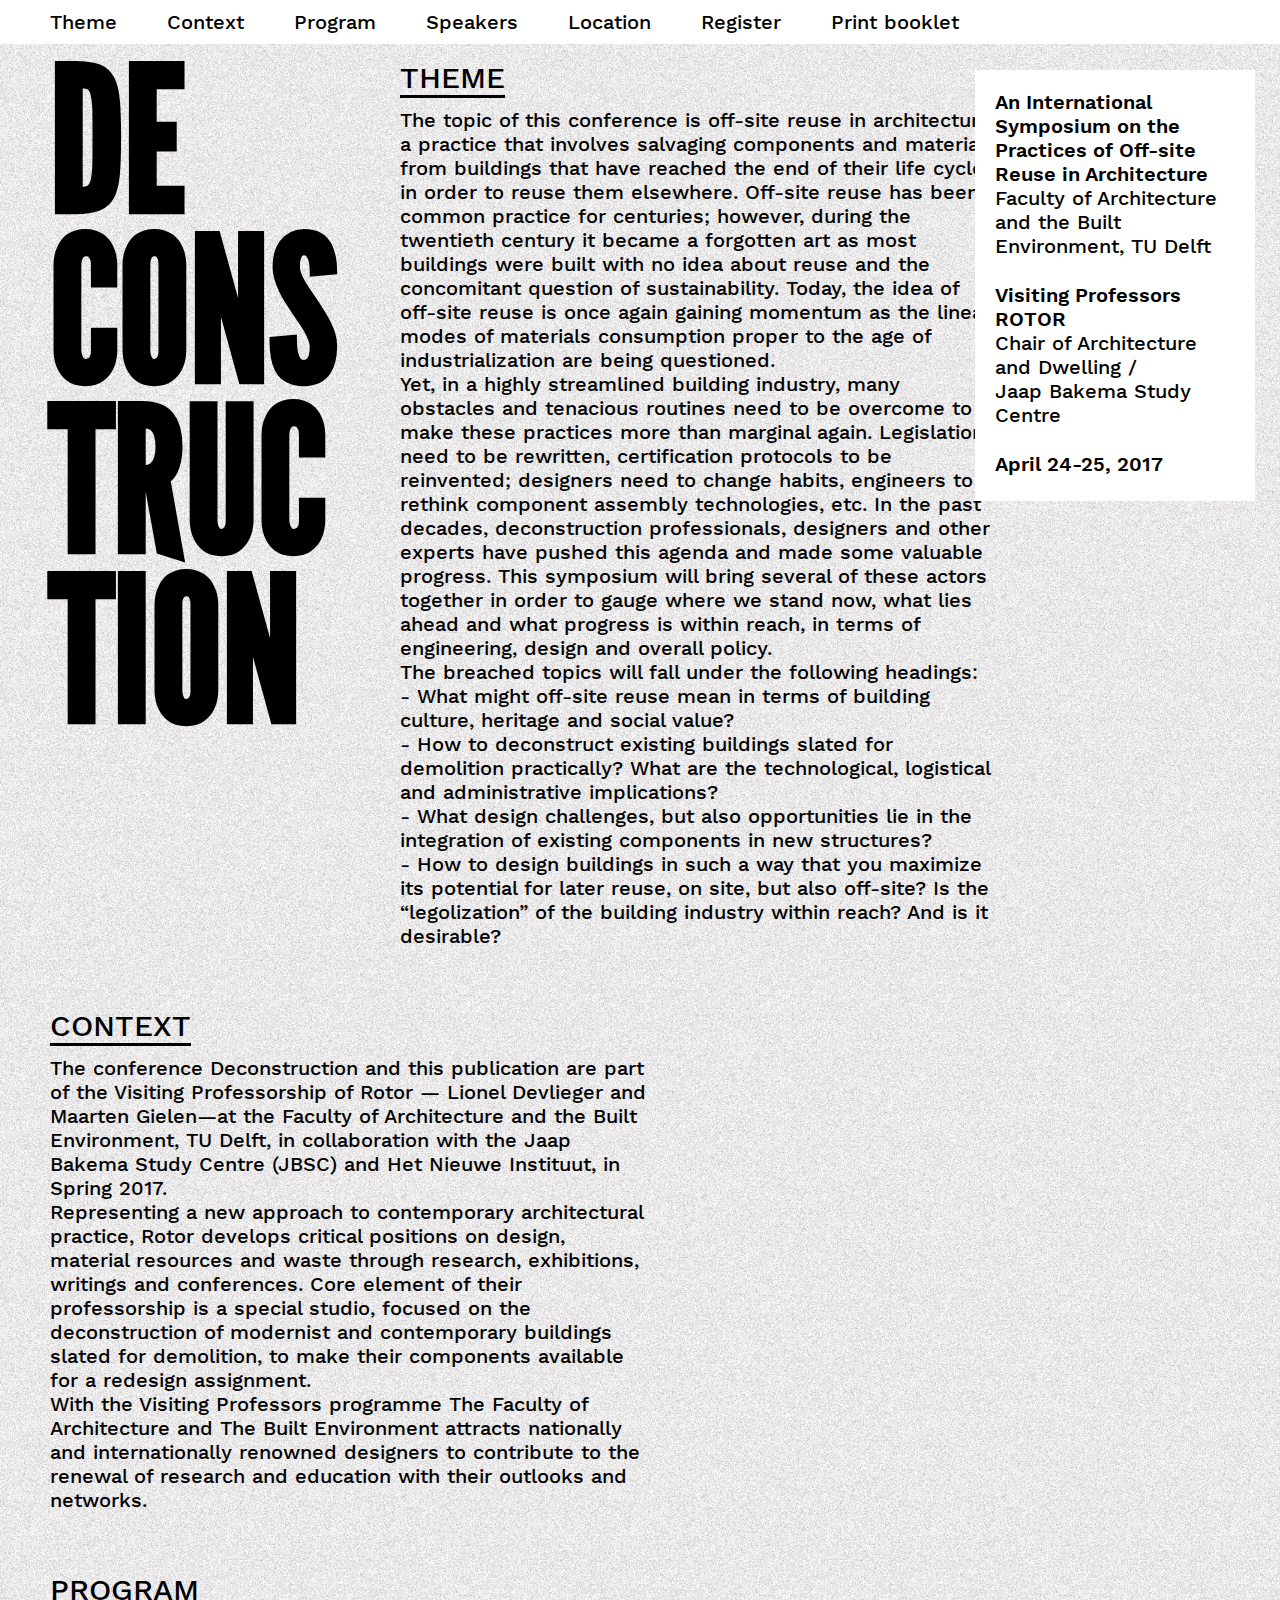
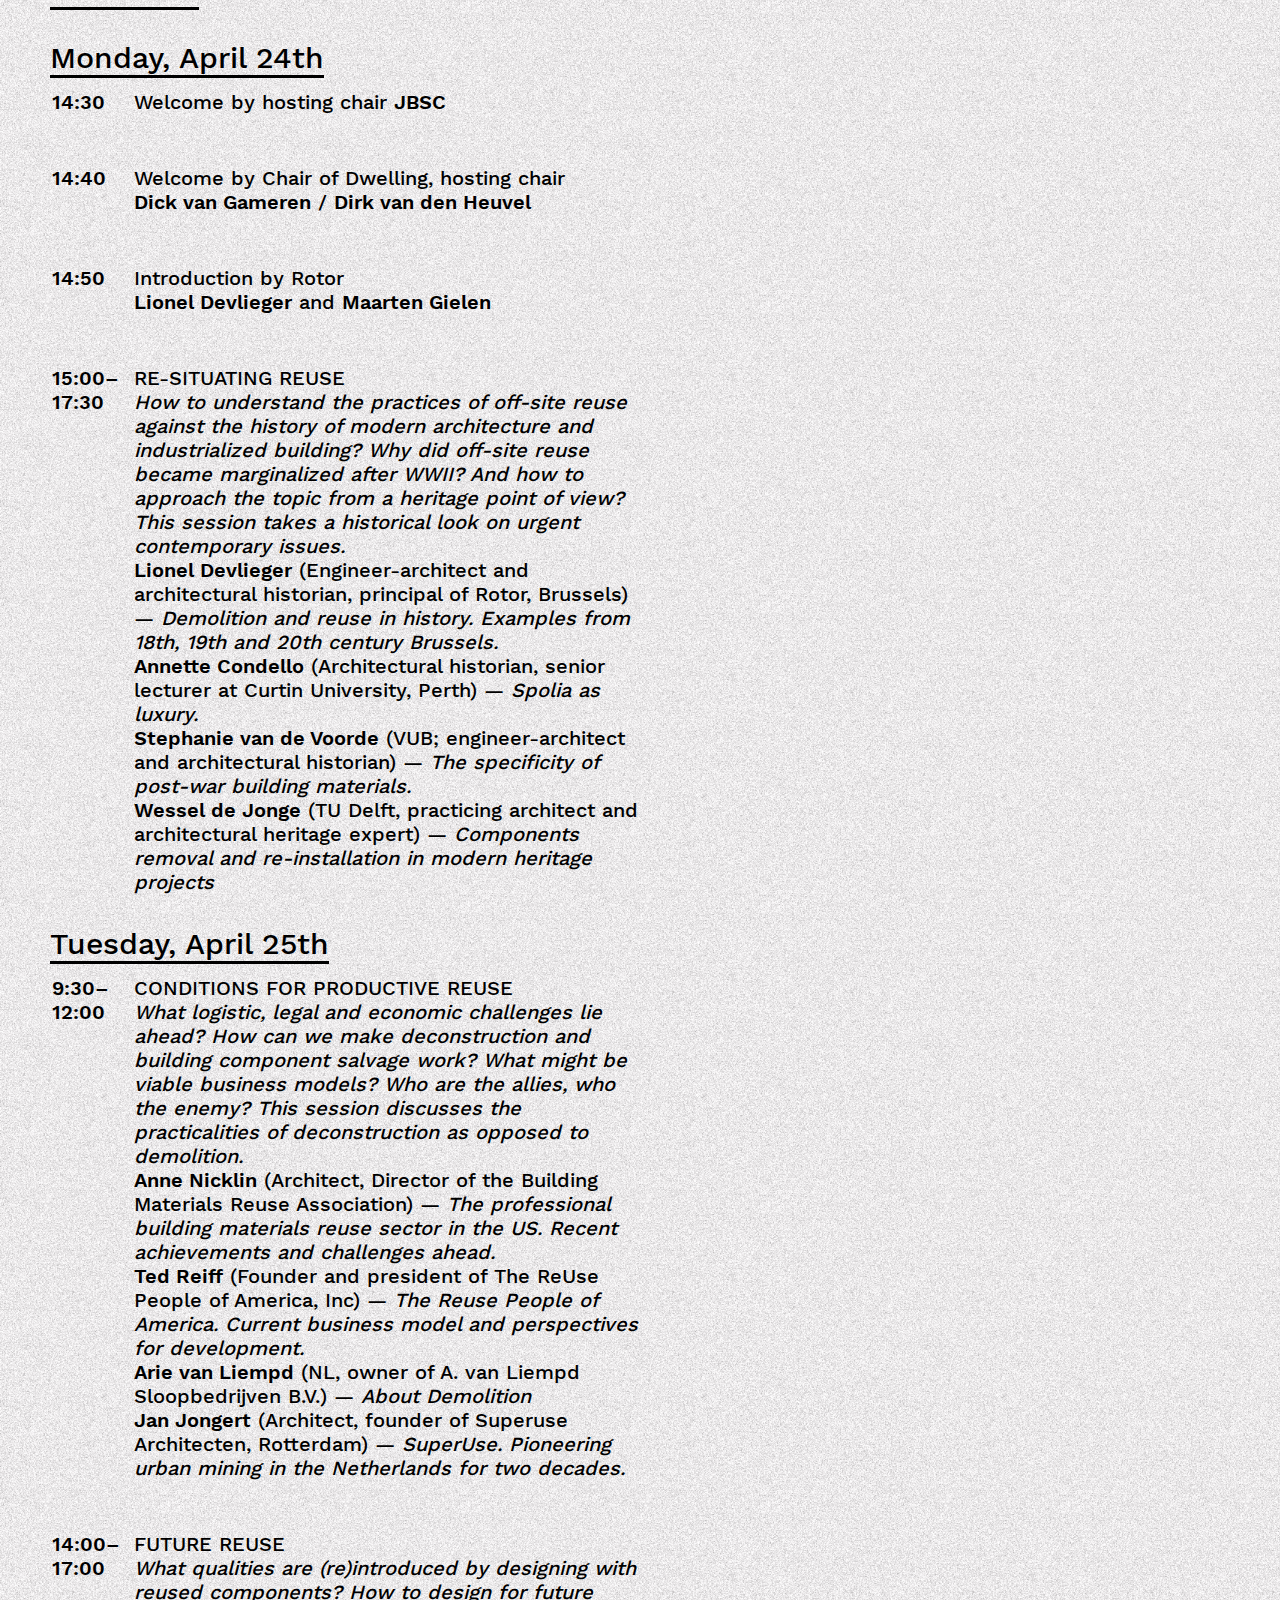
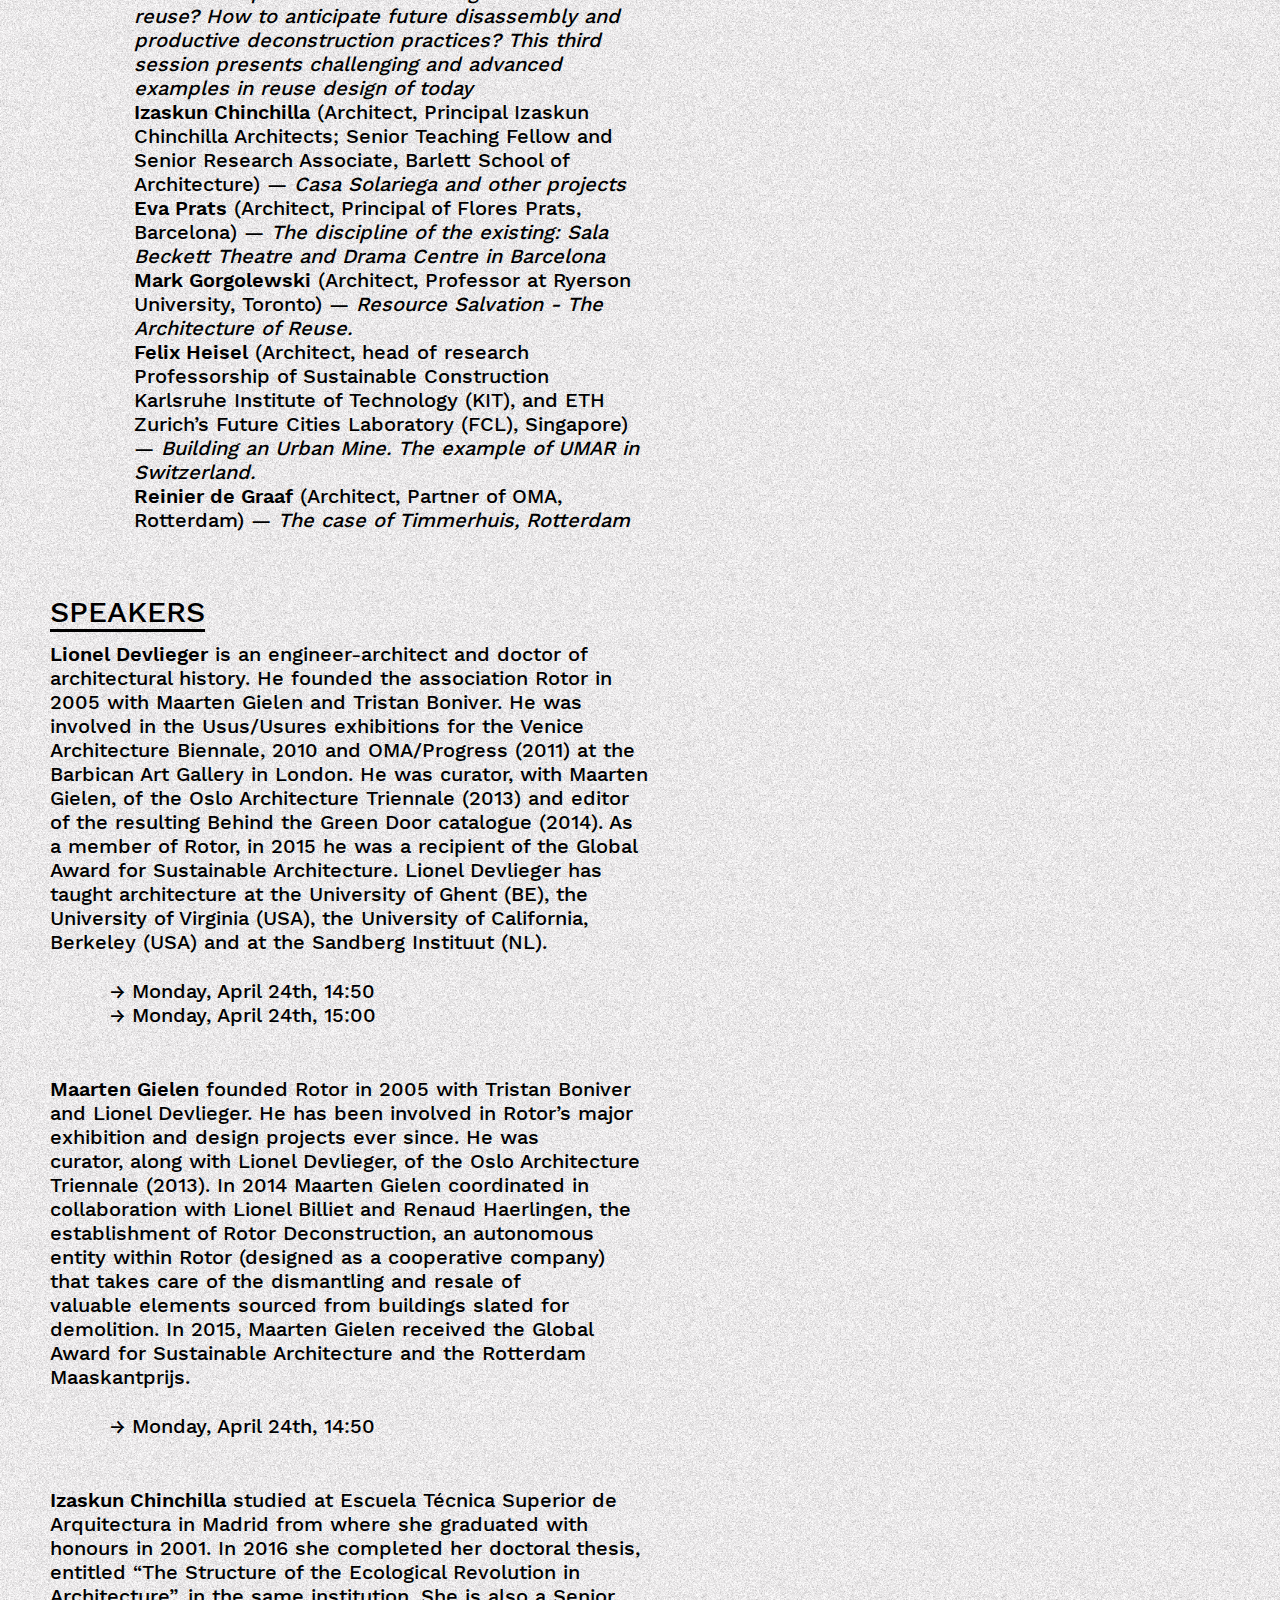
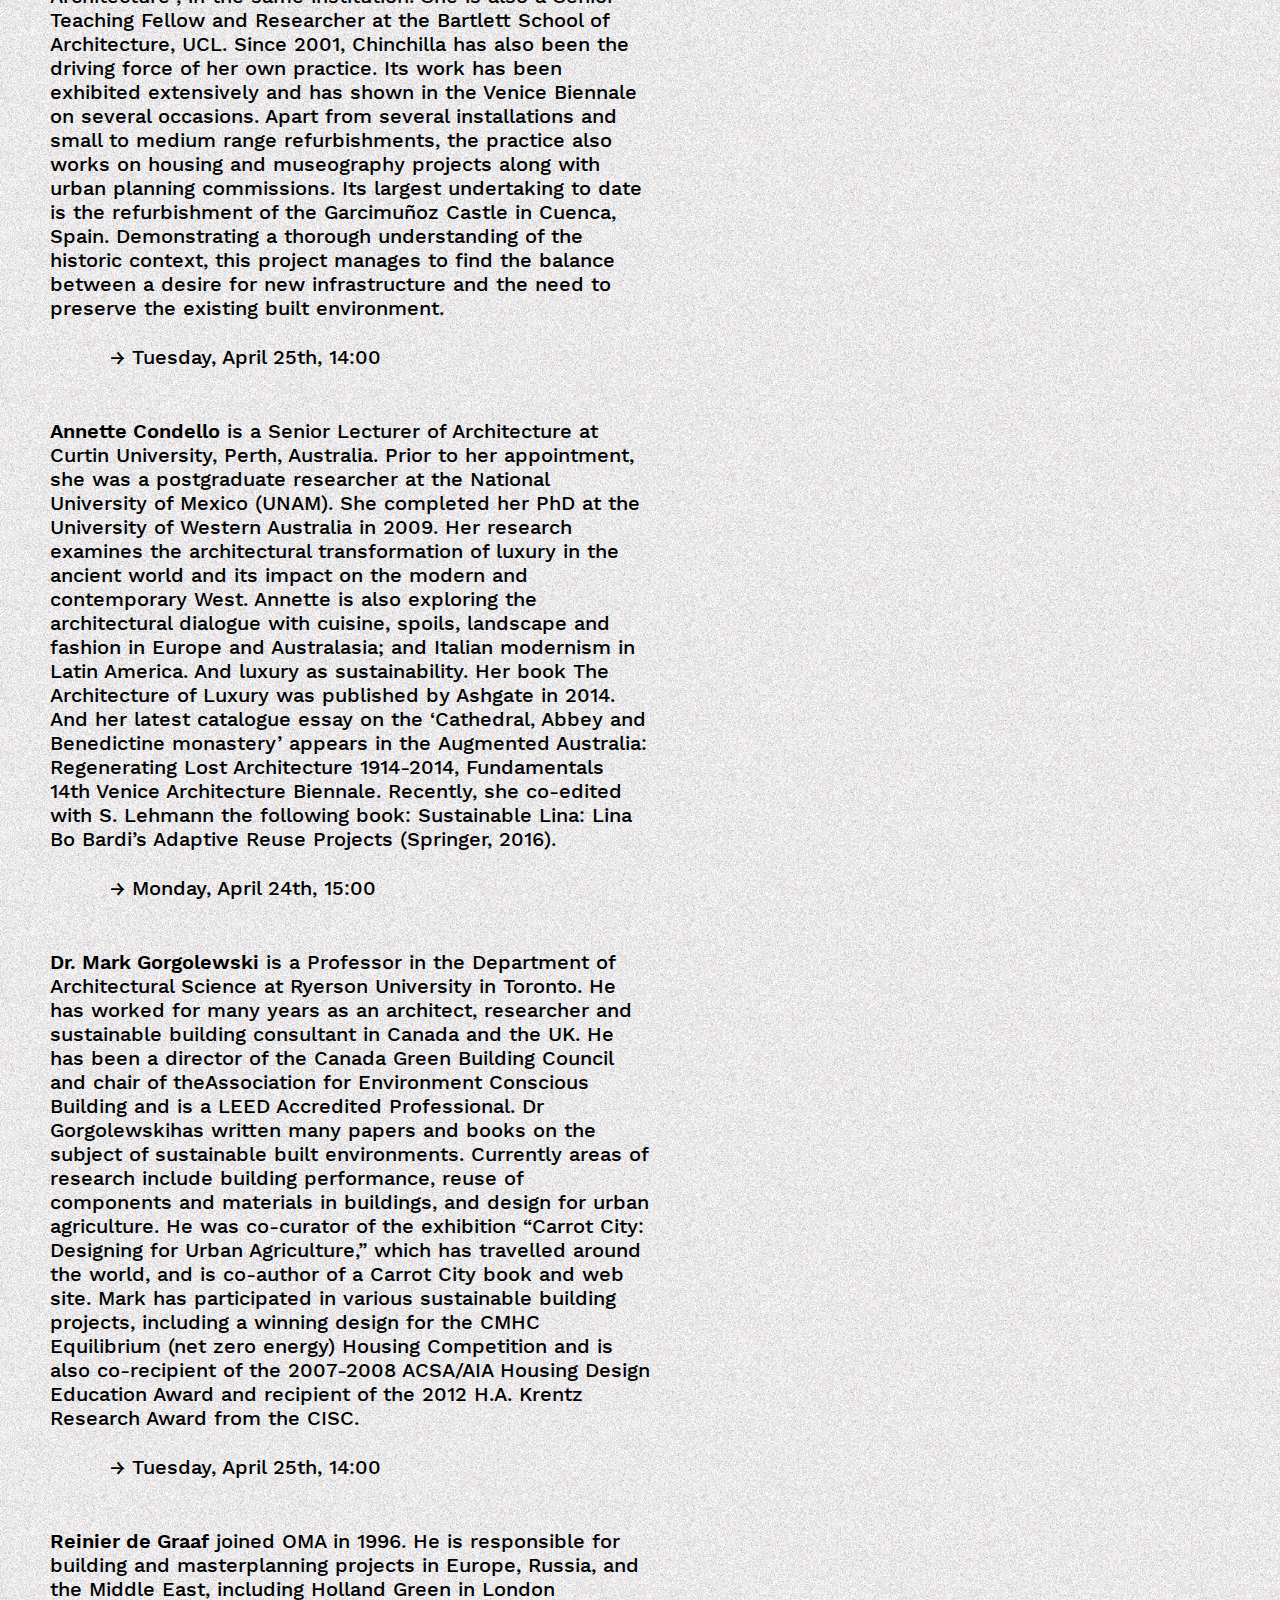
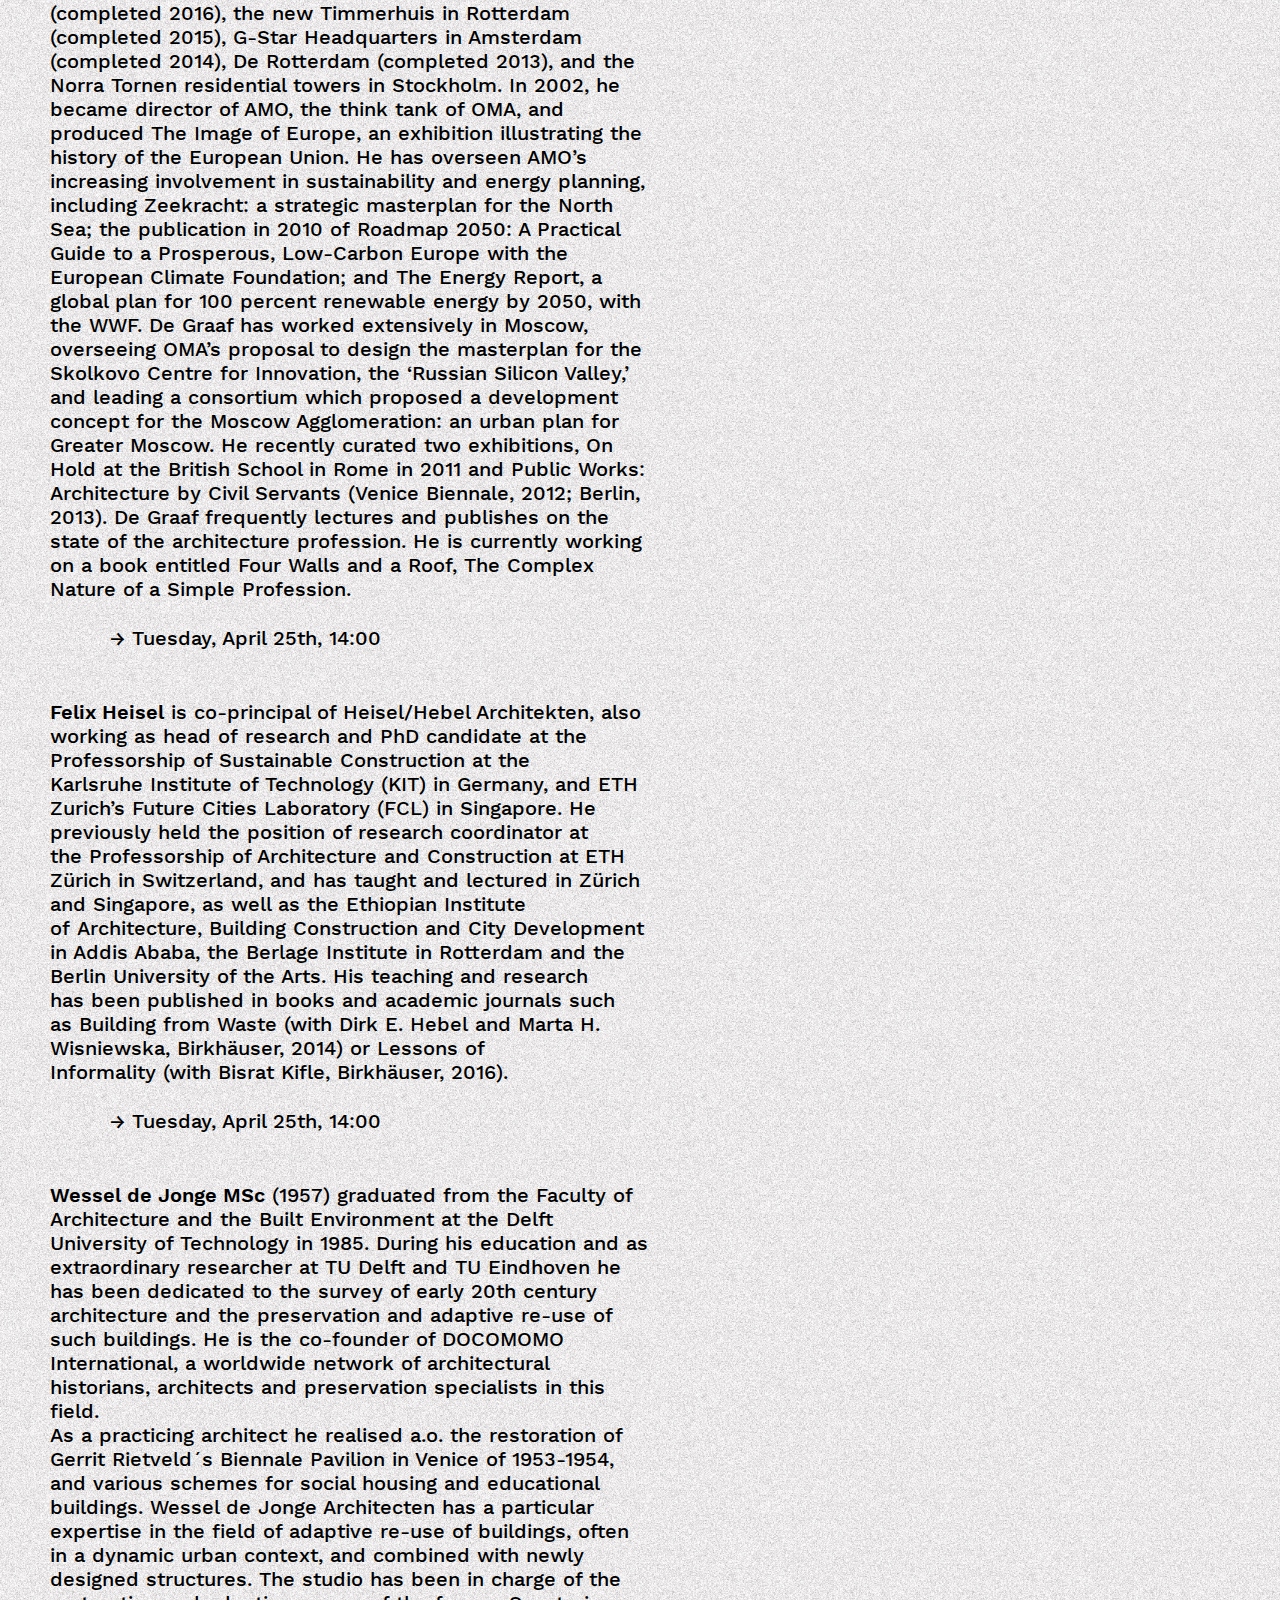
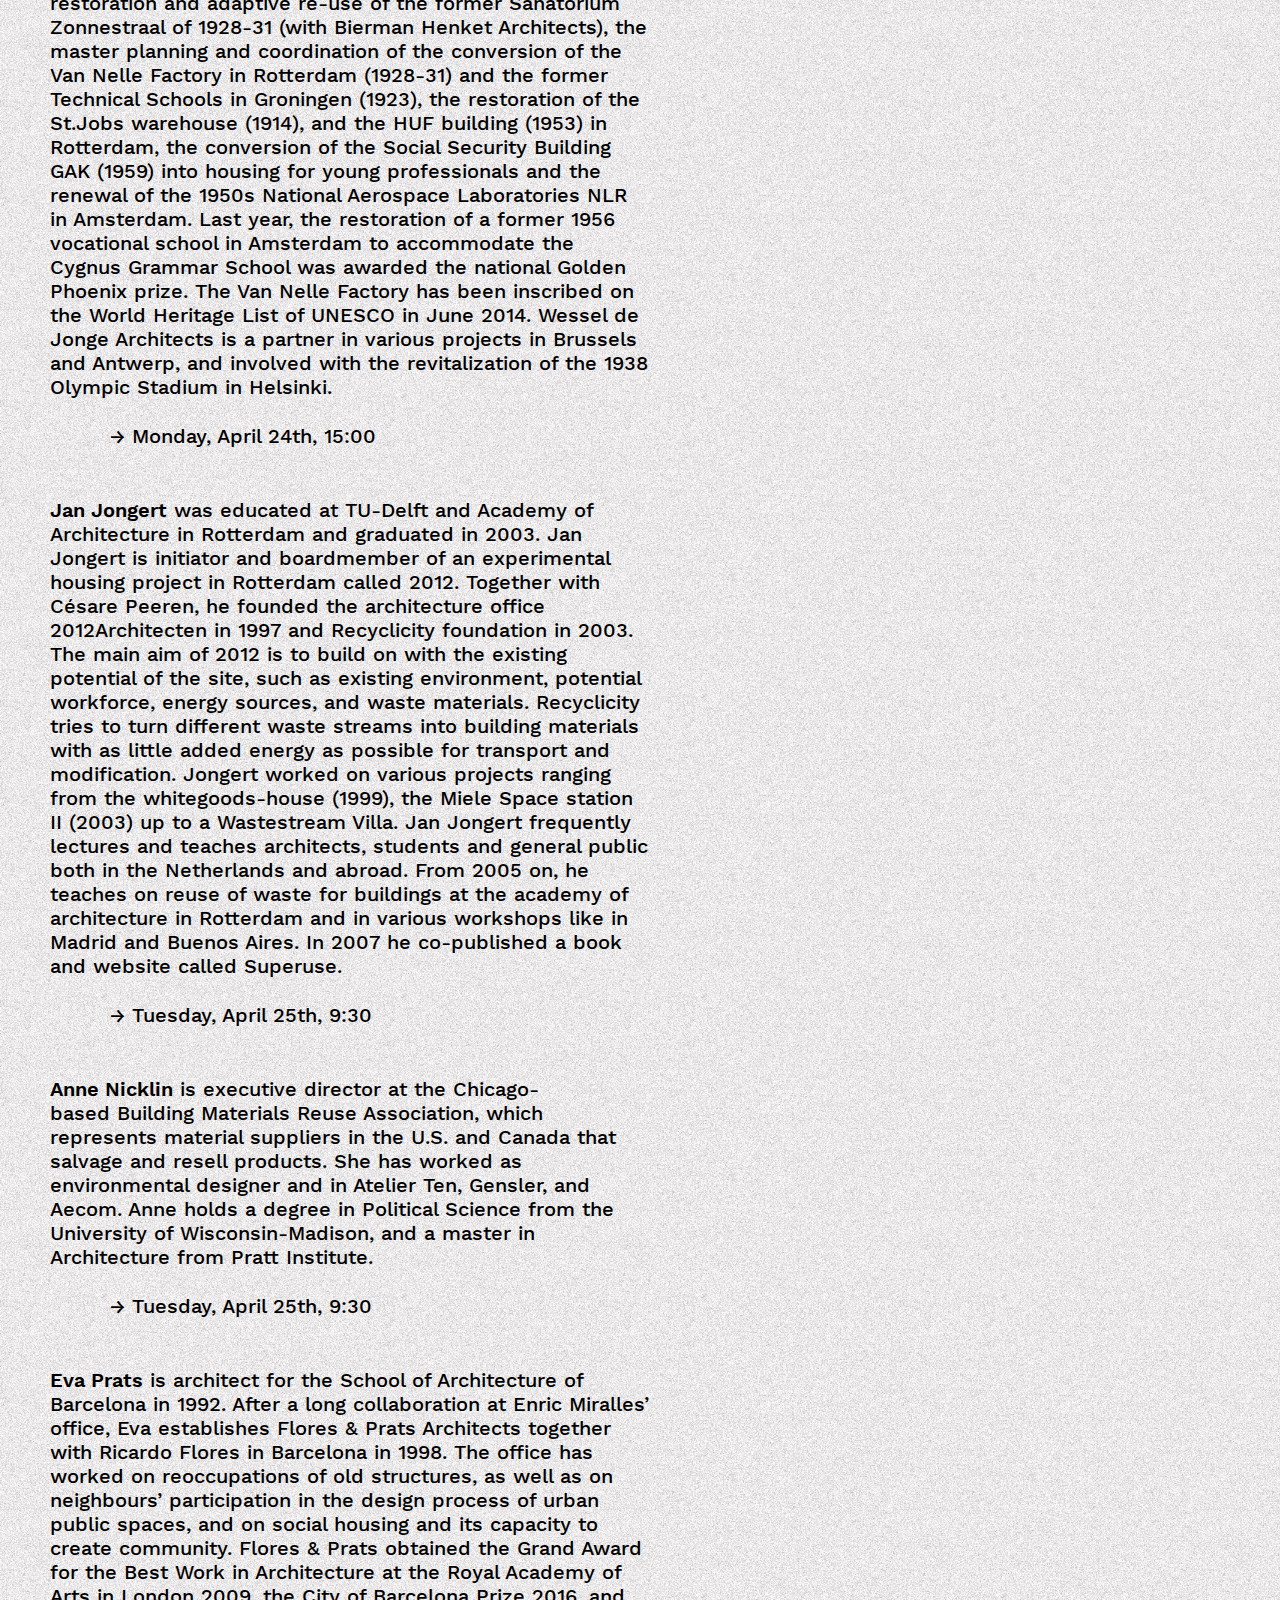
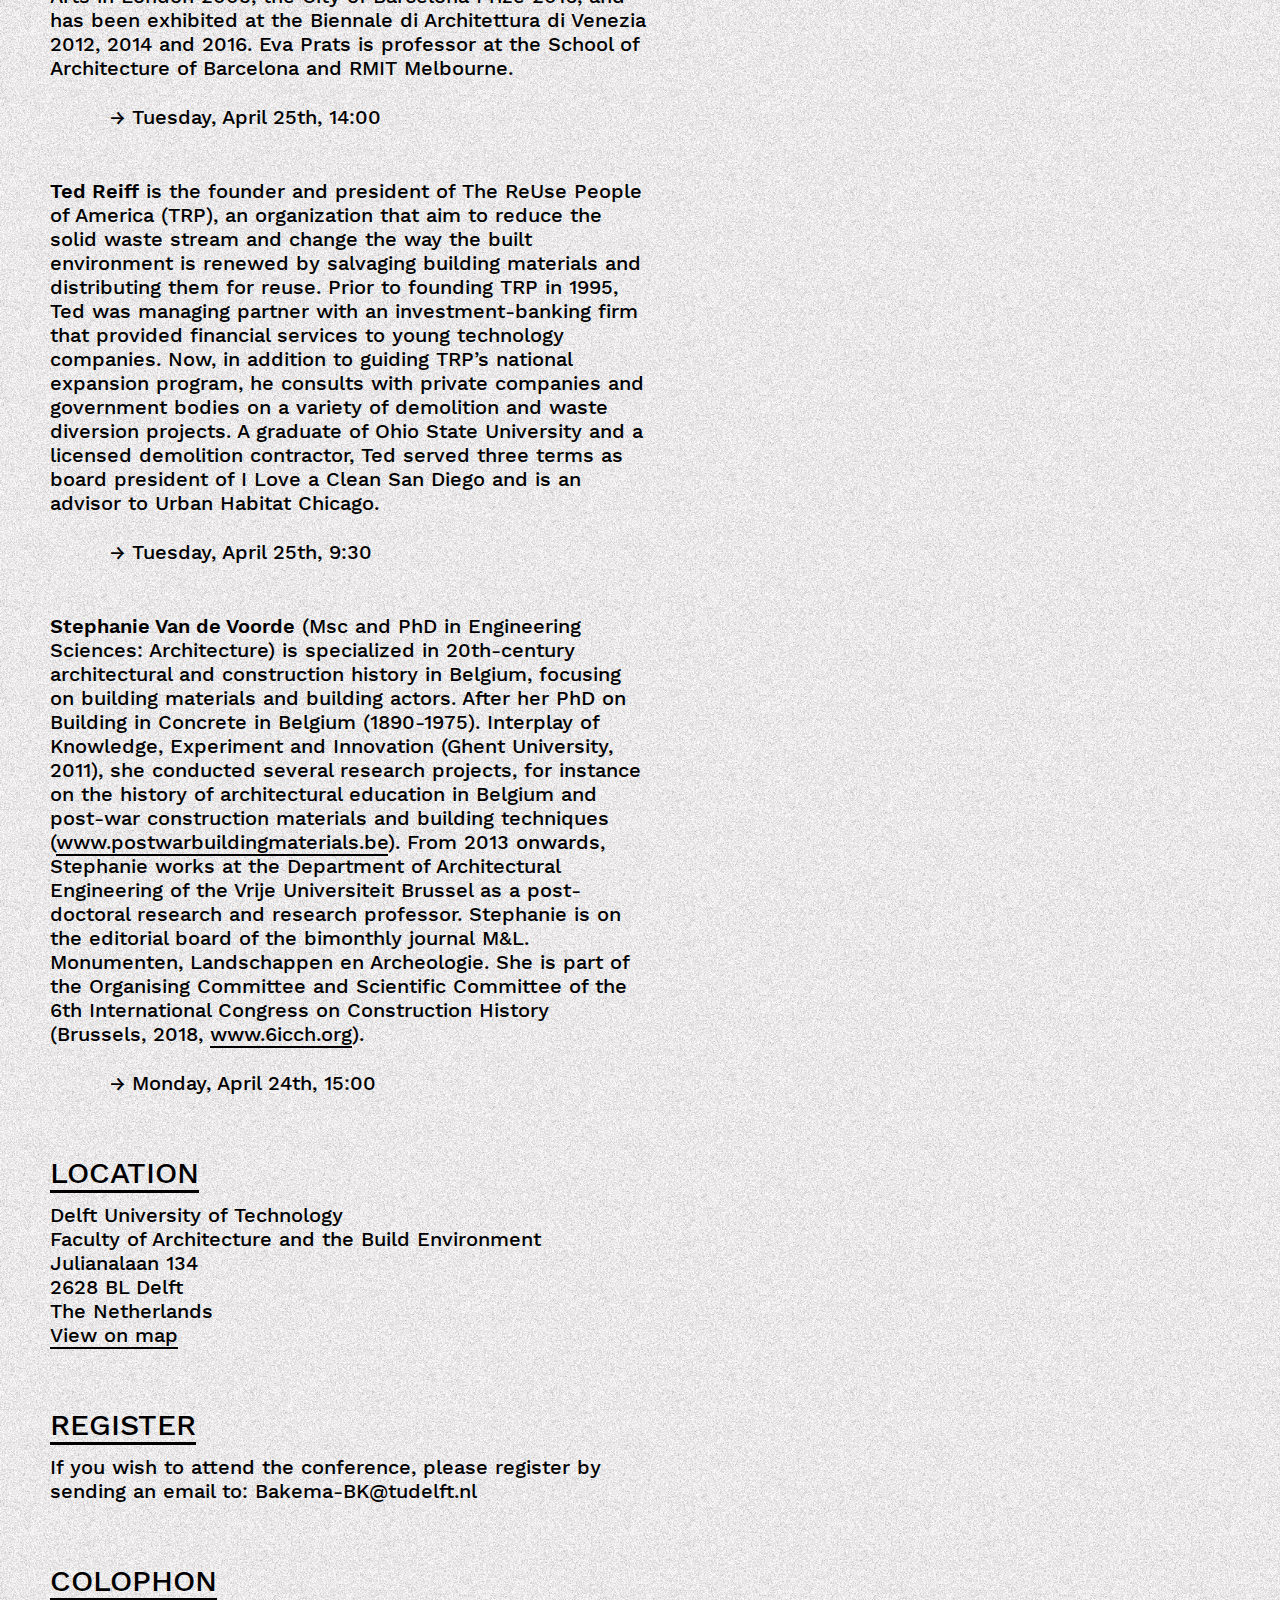
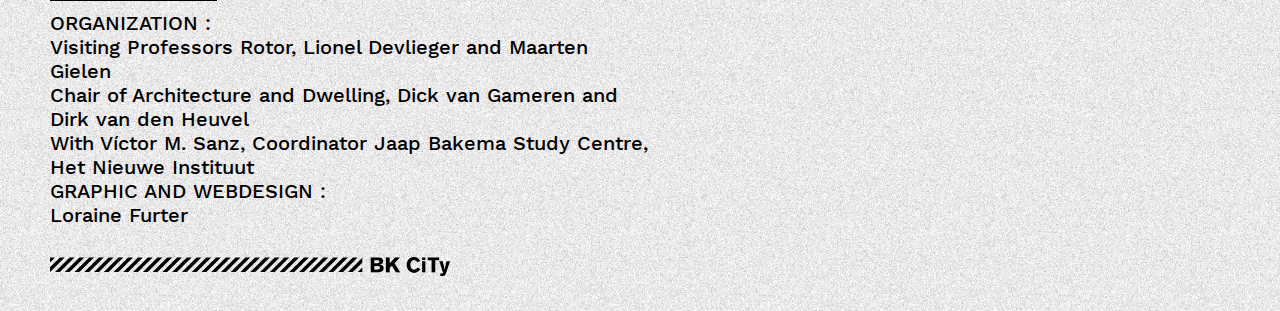
==== commit 31f4be3c: "corrections" ====
--- a/beta/index.html
+++ b/beta/index.html
@@ -9,8 +9,8 @@
     <meta http-equiv="Cache-Control" content="no-cache">
     <link rel="icon" type="image/png" href="cursor-32.png">
     <link rel="stylesheet" href="style.css">
-    <link rel="stylesheet" href="print.css" media="print">
-    <!--<link rel="stylesheet" href="print-poster.css" media="print">-->
+    <!--<link rel="stylesheet" href="print.css" media="print">-->
+    <link rel="stylesheet" href="print-poster.css" media="print">
     <script src="scripts/jquery-1.9.1.js"></script>
     <script src="scripts/jquery-ui-1.9.2.custom.js"></script>
 </head>
@@ -35,18 +35,24 @@
         <div class="cover-info draggable">
             <p><b>An International Symposium on the Practices of Off-site Reuse in Architecture</b><br/>
             Faculty of Architecture and the Built Environment, TU Delft</p>
-            <p><b>Visiting Professors<span class="no-screen">:</span> ROTOR</b><br/>Chair of Architecture Dwelling</p>
+            <p><b>Visiting Professors<span class="no-screen">:</span> ROTOR</b><br/>Chair of Architecture and Dwelling / <br />Jaap Bakema Study Centre</p>
             <p><b>April 24-25, 2017</b></p>
         </div>
         <div class="text draggable" id="theme">
             <h2>THEME</h2>
-            <p>Off-site reuse in architecture is the topic of this conference. Off-site reuse aims at the salvaging of building components and materials from buildings that have reached the end of their life cycle, in order to reuse them elsewhere. Off-site reuse has been a common practice for centuries. However, during the twentieth century it became a forgotten art and most buildings were built with no idea about reuse and its concomitant question of sustainability. Today, the idea of off-site reuse is once again gaining momentum as the linear modes of materials consumption proper to the age of industrialization are being questioned.</p>
-            <p>Yet, in a highly streamlined building industry, many obstacles and tenacious routines need to be overcome to make these practices more than marginal again. Legislations need to be rewritten, certification protocols to be reinvented; designers need to change habits, engineers to rethink component assembly technologies, et cetera. In the past decade, many experts and practitioners, designers and deconstruction professionals have pushed this agenda and made some valuable progress. This symposium will bring several of these actors together in order to gauge where we stand now, and what lays ahead, what progress is within reach, in terms of engineering, design and overall policy.</p>
+            <p class="no-screen poster-only" style="margin-bottom: 4.5cm;"><b><span style="font-family: League Gothic; font-size: 32pt; letter-spacing: 1pt; margin-bottom: -5mm; vertical-align: -2pt">DECONSTRUCTION</span></p>
+            <div class="no-screen" style="position: absolute; left: 7cm; top: 0cm; font-size: 21pt; line-height: 24pt;">
+                <p>An International Symposium on the Practices of Off-site Reuse in Architecture</b><br/>
+                Faculty of Architecture and the Built Environment, TU Delft</p>
+                <p><b>Visiting Professors: ROTOR</b><br/>Chair of Architecture and Dwelling / Jaap Bakema Study Centre</p>
+                <p><b>April 24-25, 2017</b></p>
+            </div>
+            <p>The topic of this conference is off-site reuse in architecture, a practice that involves salvaging components and materials from buildings that have reached the end of their life cycle, in order to reuse them elsewhere. Off-site reuse has been a common practice for centuries; however, during the twentieth century it became a forgotten art as most buildings were built with no idea about reuse and the concomitant question of sustainability. Today, the idea of off-site reuse is once again gaining momentum as the linear modes of materials consumption proper to the age of industrialization are being questioned.</p>
+            <p>Yet, in a highly streamlined building industry, many obstacles and tenacious routines need to be overcome to make these practices more than marginal again. Legislations need to be rewritten, certification protocols to be reinvented; designers need to change habits, engineers to rethink component assembly technologies, etc. In the past decades, deconstruction professionals, designers and other experts have pushed this agenda and made some valuable progress. This symposium will bring several of these actors together in order to gauge where we stand now, what lies ahead and what progress is within reach, in terms of engineering, design and overall policy.</p>
             <p>The breached topics will fall under the following headings: <br />
-            How to deconstruct existing buildings slated for demolition practically? What are the technological, logistical and administrative implications? <br />
-            What design challenges, but also opportunities lie in the integration of existing components in new structures?<br />
-            How to design buildings in such a way that you maximize its potential for later reuse, on site, but also off-site? Is the “legolization” of the building industry within reach? And is it desirable? <br />
-            What might off-site reuse mean in terms of building culture, heritage and social value?</p>
+            - What might off-site reuse mean in terms of building culture, heritage and social value?<br />
+            - How to deconstruct existing buildings slated for demolition practically? What are the technological, logistical and administrative implications?<br />
+            - What design challenges, but also opportunities lie in the integration of existing components in new structures?<br />- How to design buildings in such a way that you maximize its potential for later reuse, on site, but also off-site? Is the “legolization” of the building industry within reach? And is it desirable?</p>
         </div>
         <div class="text draggable no-print" id="context">
             <h2>CONTEXT</h2>
@@ -59,7 +65,7 @@
             <h3>Monday, April 24th</h3>
             <table>
                 <tr>
-                    <td><b>14:30</b></td><td>Welcome by <b>Dean Peter Russell</b></td>
+                    <td><b>14:30</b></td><td>Welcome by hosting chair <b>JBSC</b></td>
                 </tr>
                 <tr>
                     <td><b>14:40</b></td><td>Welcome by Chair of Dwelling, hosting chair<br /><b>Dick van Gameren</b> / <b>Dirk van den Heuvel</b></td>
@@ -74,8 +80,8 @@
                         <p><i>How to understand the practices of off-site reuse against the history of modern architecture and industrialized building? Why did off-site reuse became marginalized after WWII? And how to approach the topic from a heritage point of view? This session takes a historical look on urgent contemporary issues.</i></p>
                         <p><a href="#LionelDevlieger">Lionel Devlieger</a> (Engineer-architect and architectural historian, principal of Rotor, Brussels) — <i>Demolition and reuse in history. Examples from 18th, 19th and 20th century Brussels.</i></p>
                         <p><a href="#AnnetteCondello">Annette Condello</a> (Architectural historian, senior lecturer at Curtin University, Perth) — <i>Spolia as luxury.</i></p>
-                        <p><a href="#StephanievandeVoorde">Stephanie van de Voorde</a> (VUB; engineer-architect and architecture historian) — <i>The specificity of post-war building materials.</i></p>
-                        <p><a href="#WesseldeJonge">Wessel de Jonge</a> (TU Delft, practicing architect and architectural heritage expert) — <i>Components removal and re-installation in heritage projects. Assets and challenges of modern materials.</i></p>
+                        <p><a href="#StephanievandeVoorde">Stephanie van de Voorde</a> (VUB; engineer-architect and architectural historian) — <i>The specificity of post-war building materials.</i></p>
+                        <p><a href="#WesseldeJonge">Wessel de Jonge</a> (TU Delft, practicing architect and architectural heritage expert) — <i>Components removal and re-installation in modern heritage projects</i></p>
                     </td>
                 </tr>
             </table>
@@ -86,11 +92,11 @@
                     <td id="25-9-30"><b>9:30–<br/>12:00</b></td>
                     <td>
                         <h4>Conditions for Productive Reuse</h4>
-                        <p><i>What logistic, legal &amp; economic challenges lie ahead? How can we make deconstruction and building component salvage work? What might be viable business models? Who are our allies, who the enemy?  This session discusses the often paradoxical practicalities of deconstruction as opposed to demolition.</i></p>
+                        <p><i>What logistic, legal and economic challenges lie ahead? How can we make deconstruction and building component salvage work? What might be viable business models? Who are the allies, who the enemy?  This session discusses the practicalities of deconstruction as opposed to demolition.</i></p>
                         <p><a href="#AnneNicklin">Anne Nicklin</a> (Architect, Director of the Building Materials Reuse Association) — <i>The professional building materials reuse sector in the US. Recent achievements and challenges ahead.</i></p>
+                        <p><a href="#TedReiff">Ted Reiff</a> (Founder and president of The ReUse People of America, Inc) — <i>The Reuse People of America. Current business model and perspectives for development.</i></p>
+                        <p><a href="#ArievanLiempd">Arie van Liempd</a> (NL, owner of A. van Liempd Sloopbedrijven B.V.) — <i>About Demolition</i></p>
                         <p><a href="#JanJongert">Jan Jongert</a> (Architect, founder of Superuse Architecten, Rotterdam) — <i>SuperUse. Pioneering urban mining in the Netherlands for two decades.</i></p>
-                        <p><a href="#TedReiff">Ted Reiff</a> (Founder and president of The ReUse People of America, Inc) — <i>The Reuse People of America. Current business model and perspectives for development.</i></p>
-                        <p><a href="#ArievanLiempd">Arie van Liempd</a> (NL, owner of A. van Liempd Sloopbedrijven B.V.)</p>
                     </td>
                 </tr>
                 <tr>
@@ -98,11 +104,11 @@
                     <td>
                         <h4>Future Reuse</h4>
                         <p><i>What qualities are (re)introduced by designing with reused components? How to design for future reuse? How to anticipate future disassembly and productive deconstruction practices? This third session presents challenging and advanced examples in reuse design of today</i></p>
-                        <p><a href="#IzaskunChinchilla">Izaskun Chinchilla</a> (Architect, Principal Izaskun Chinchilla Architects; Senior Teaching Fellow and Senior Research Associate, Barlett School of Architecture)</p>
-                        <p><a href="#EvaPrats">Eva Prats</a> (Architect, Principal of Flores Prats, Barcelona)</p>
-                        <p><a href="#ReinierdeGraaf">Reinier de Graaf</a> (Architect, Partner of OMA, Rotterdam)</p>
+                        <p><a href="#IzaskunChinchilla">Izaskun Chinchilla</a> (Architect, Principal Izaskun Chinchilla Architects; Senior Teaching Fellow and Senior Research Associate, Barlett School of Architecture) — <i>Casa Solariega and other projects</i></p>
+                        <p><a href="#EvaPrats">Eva Prats</a> (Architect, Principal of Flores Prats, Barcelona) — <i>The discipline of the existing: Sala Beckett Theatre and Drama Centre in Barcelona</i></p>
                         <p><a href="#MarkGorgolewski">Mark Gorgolewski</a> (Architect, Professor at Ryerson University, Toronto) — <i>Resource Salvation - The Architecture of Reuse.</i></p>
                         <p><a href="#FelixHeisel">Felix Heisel</a> (Architect, head of research Professorship of Sustainable Construction Karlsruhe Institute of Technology (KIT), and ETH Zurich’s Future Cities Laboratory (FCL), Singapore) — <i>Building an Urban Mine. The example of UMAR in Switzerland.</i></p>
+                        <p><a href="#ReinierdeGraaf">Reinier de Graaf</a> (Architect, Partner of OMA, Rotterdam) — <i>The case of Timmerhuis, Rotterdam</i></p>
                     </td>
                 </tr>
             </table>
@@ -202,6 +208,7 @@
         <div class="no-screen print-footer">
             <div class="location-print">
                 <p>LOCATION<br />
+                <p>Oost Serre<p>
                 <p>Julianalaan 134</p>
                 <p>2628 BL Delft</p>
                 <p>The Netherlands</p>
@@ -217,6 +224,7 @@
         <div class="no-screen print-footer-2">
             <div class="location-print">
                 <p>LOCATION<br />
+                <p>Oost Serre<p>
                 <p>Julianalaan 134</p>
                 <p>2628 BL Delft</p>
                 <p>The Netherlands</p>
--- a/beta/print.css
+++ b/beta/print.css
@@ -1,5 +1,5 @@
 
-.no-print {
+.no-print, .poster-only {
     display: none;
 }
 .print-poster-container {
--- a/beta/print-poster.css
+++ b/beta/print-poster.css
@@ -40,10 +40,10 @@
 }
 .cover-info {
     position: absolute;
-    top: 9mm;
+    top: 7mm;
     left: 13cm;
-    font-size: 35pt;
-    line-height: 37pt;
+    font-size: 34pt;
+    line-height: 35pt;
     width: 25cm;
 }
 .cover-info p {
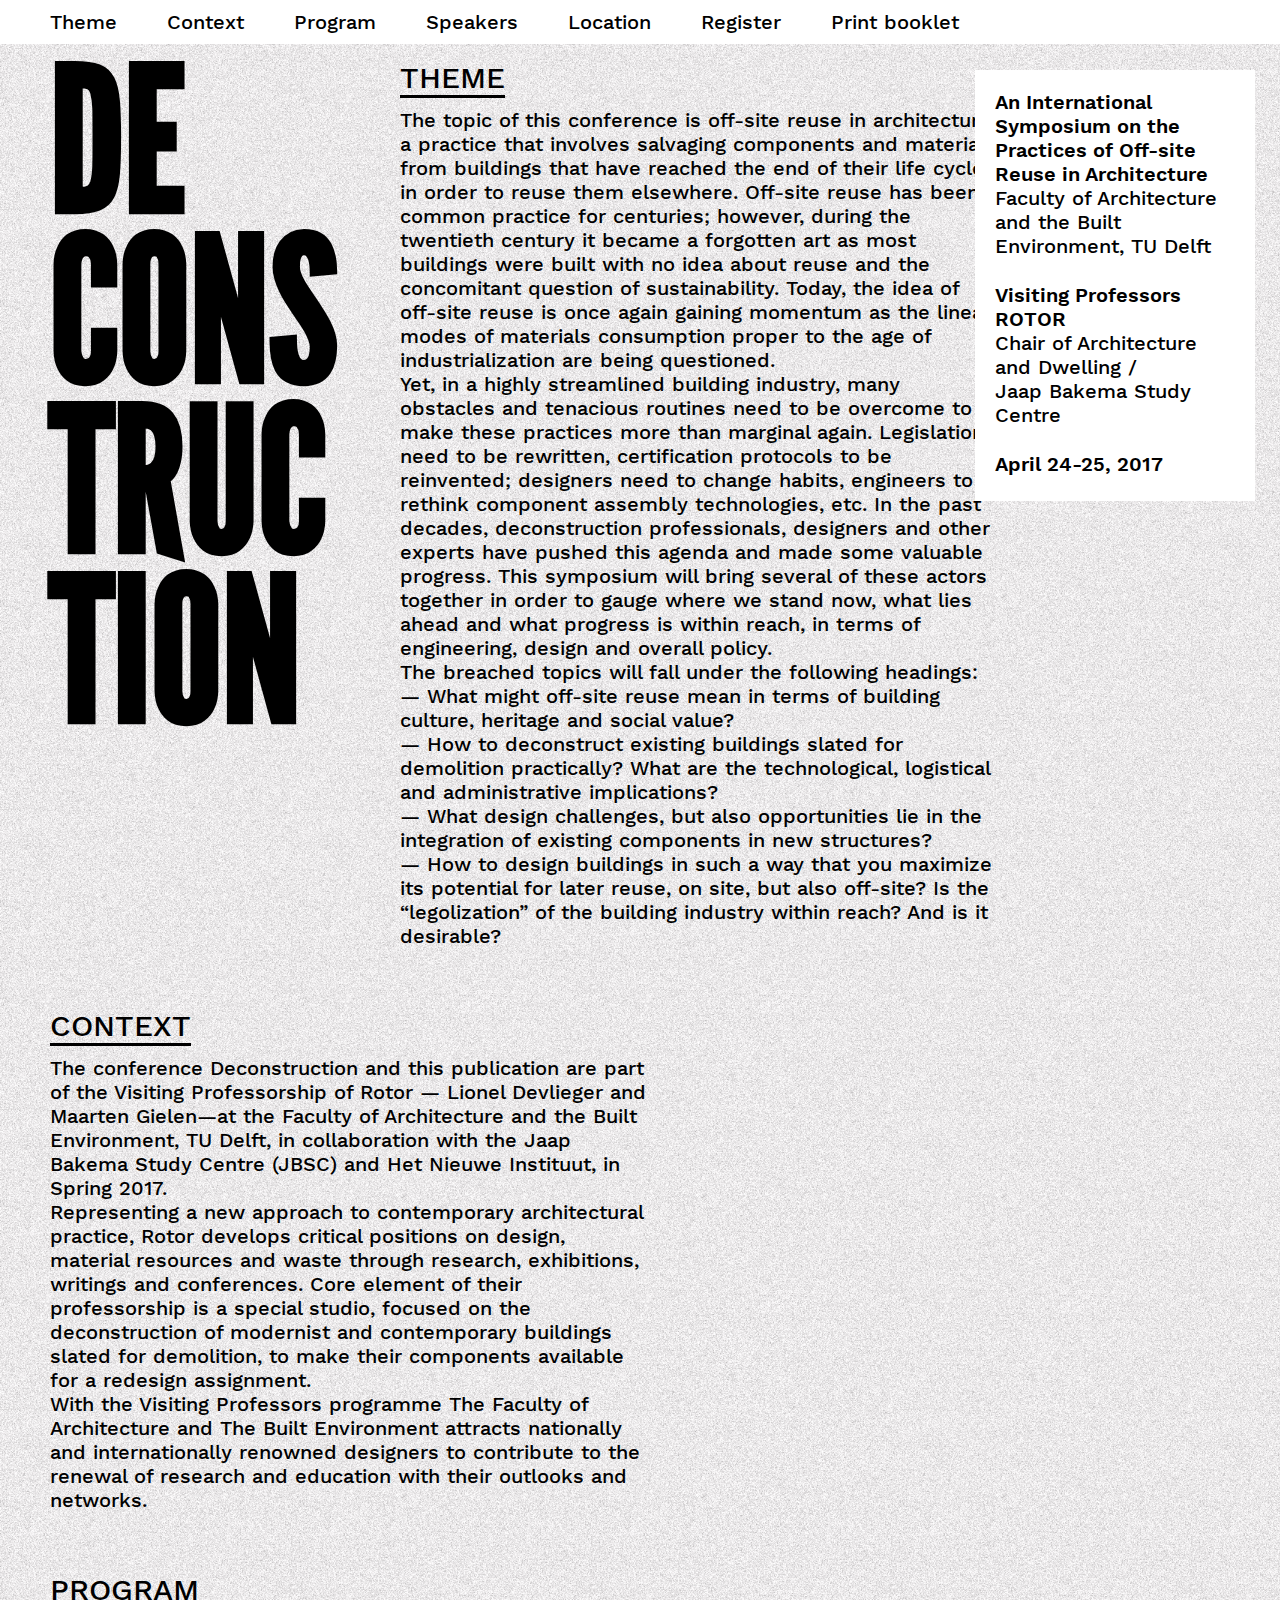
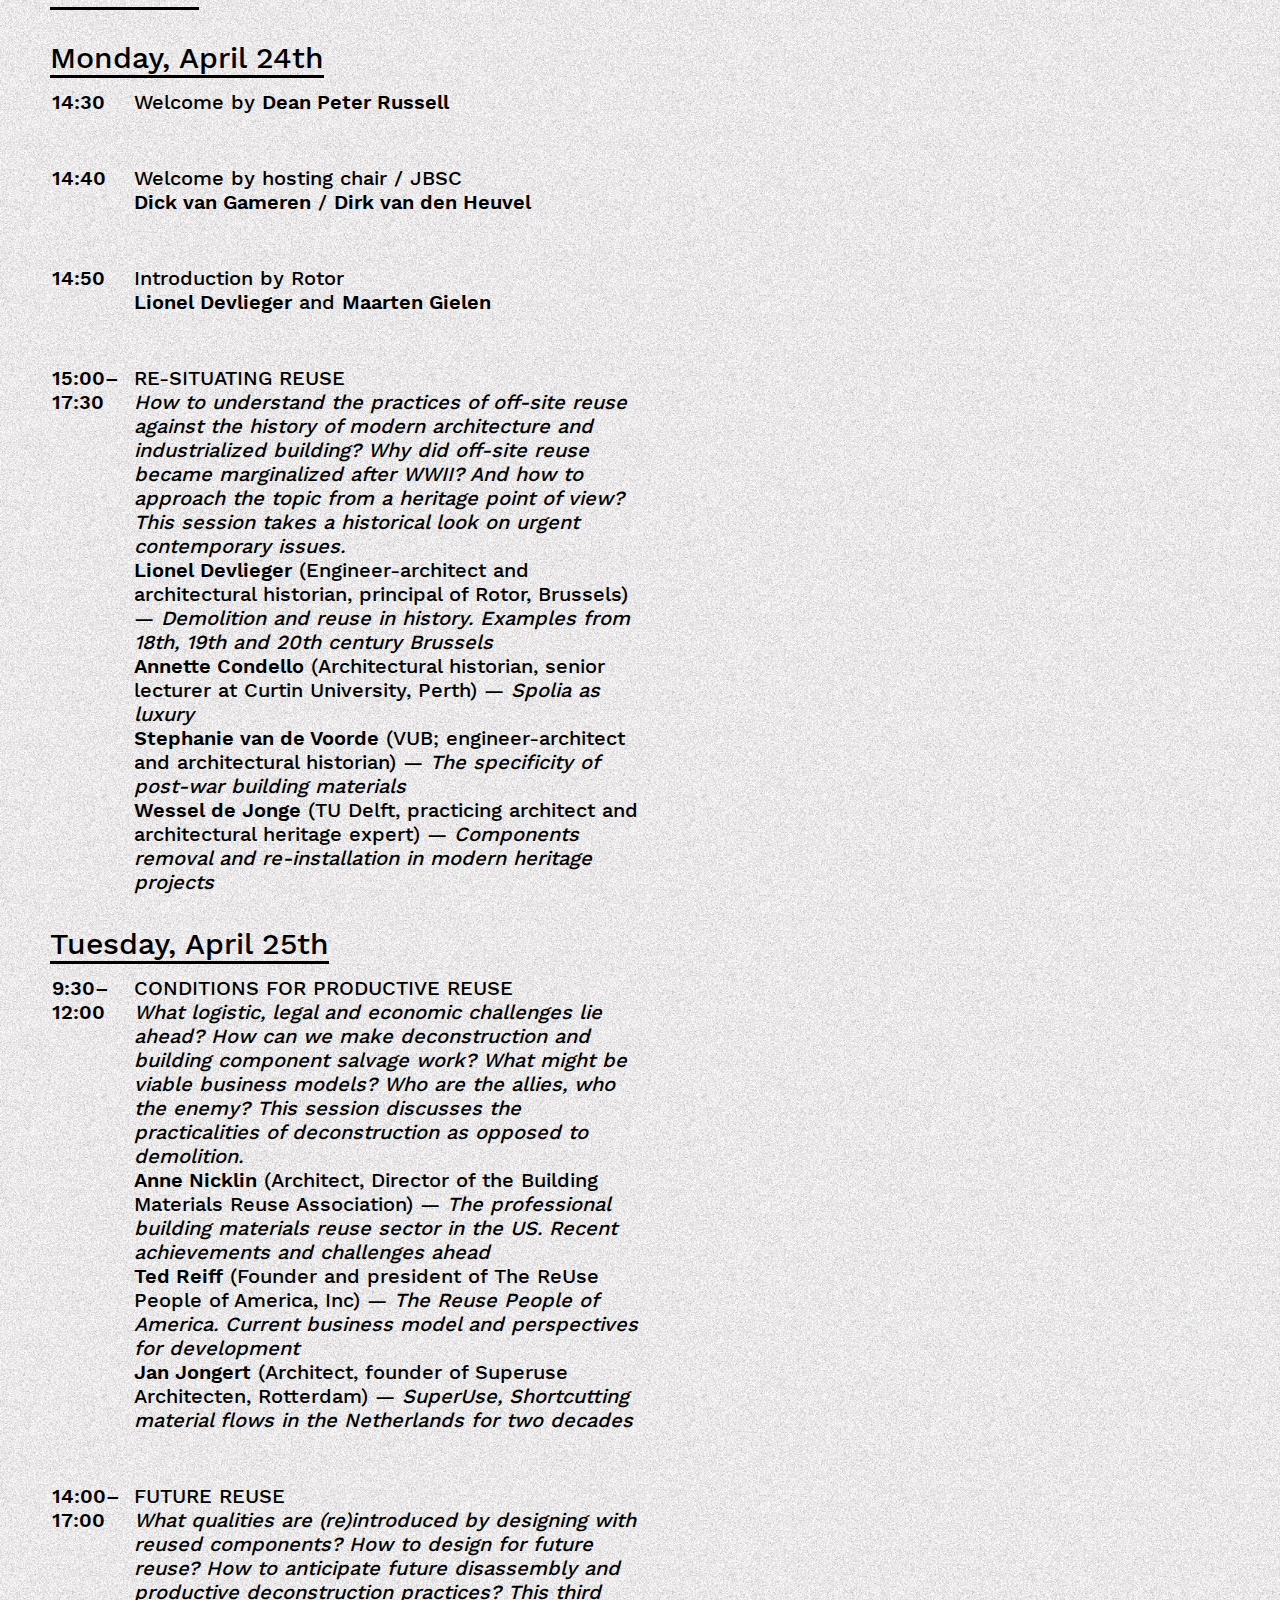
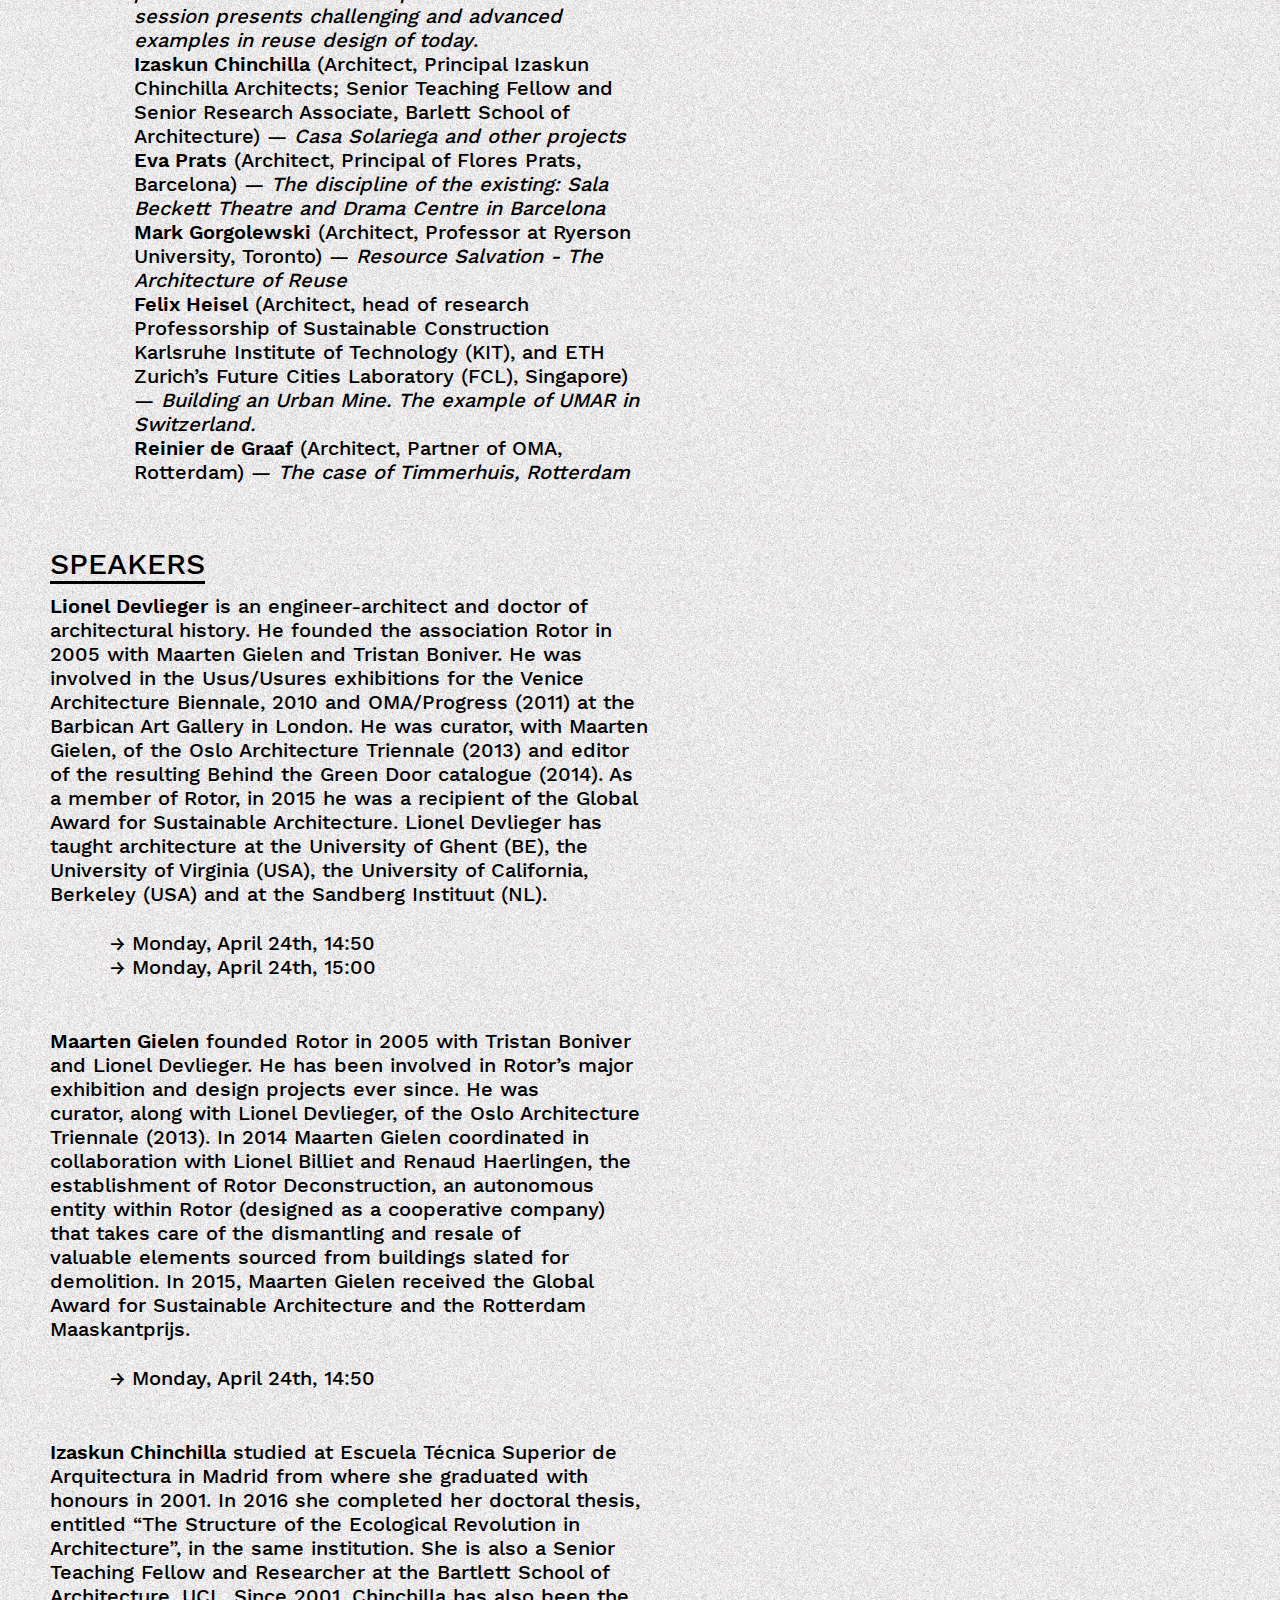
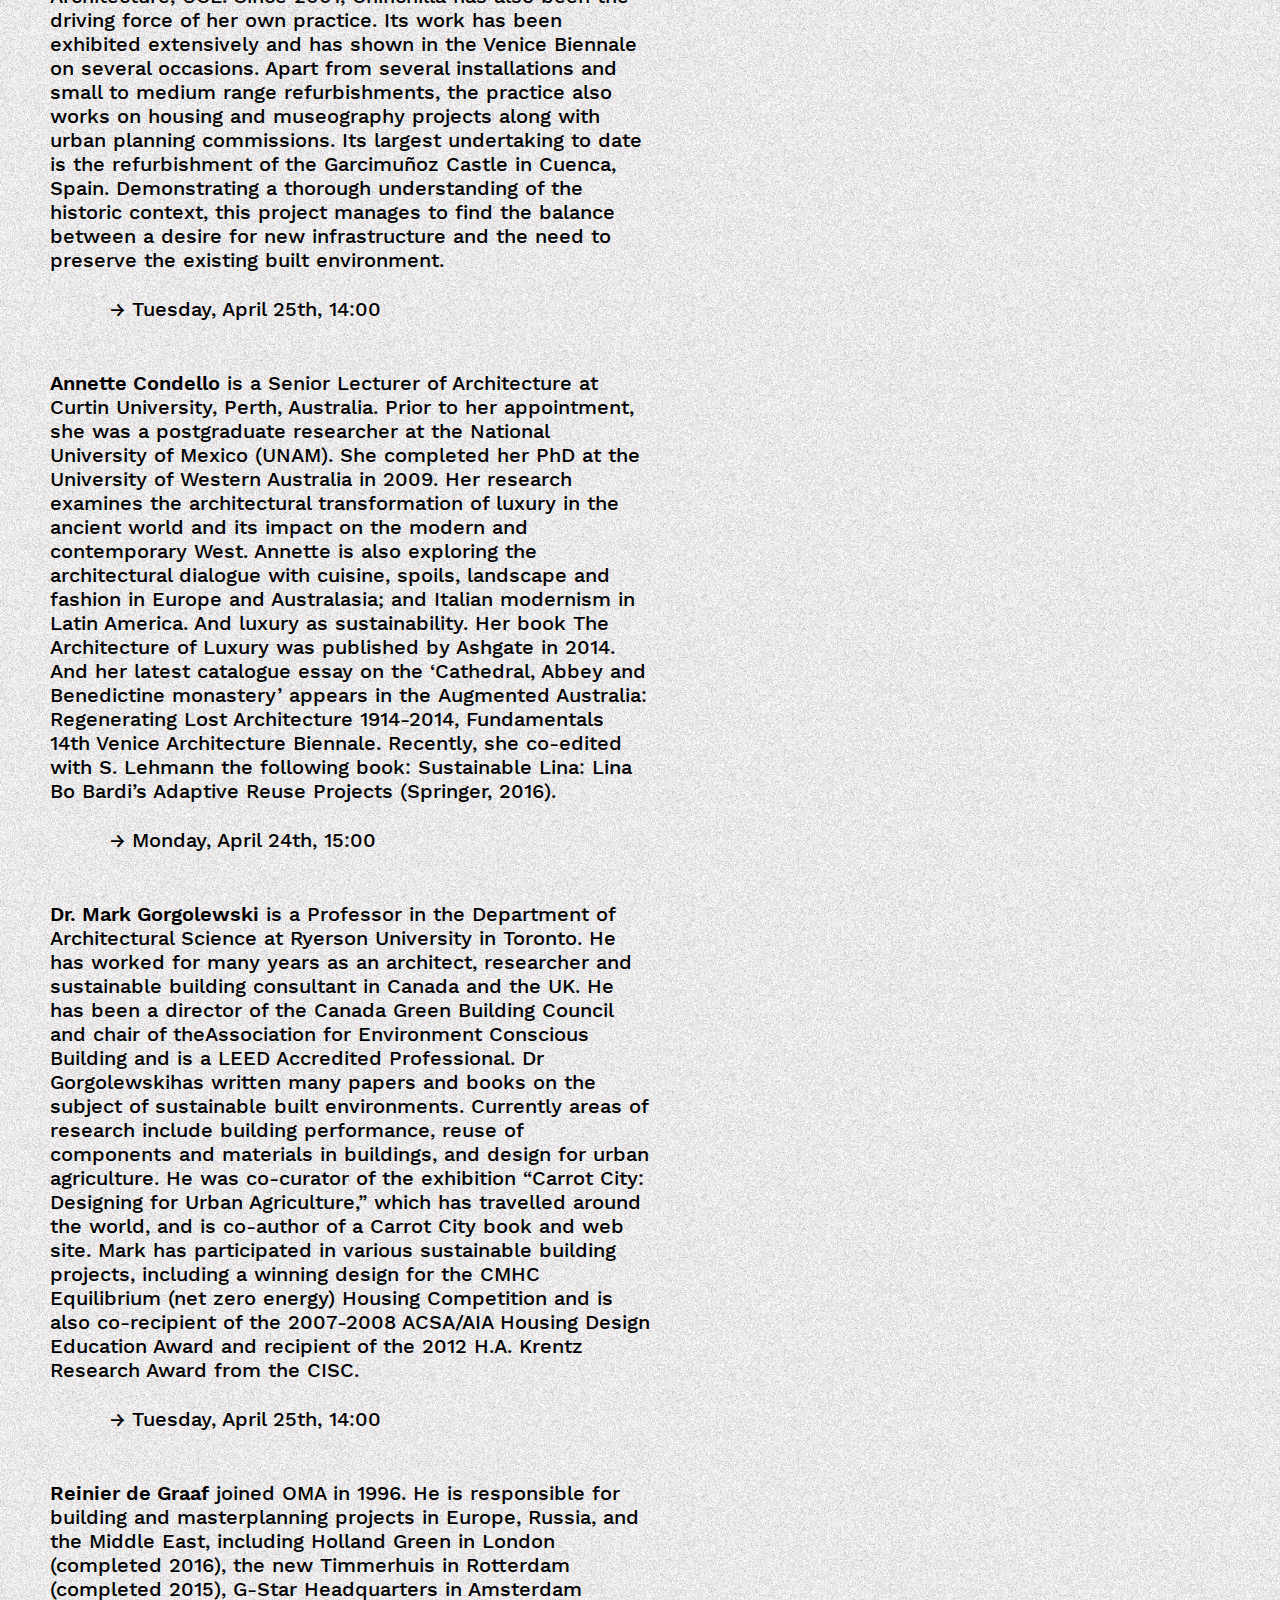
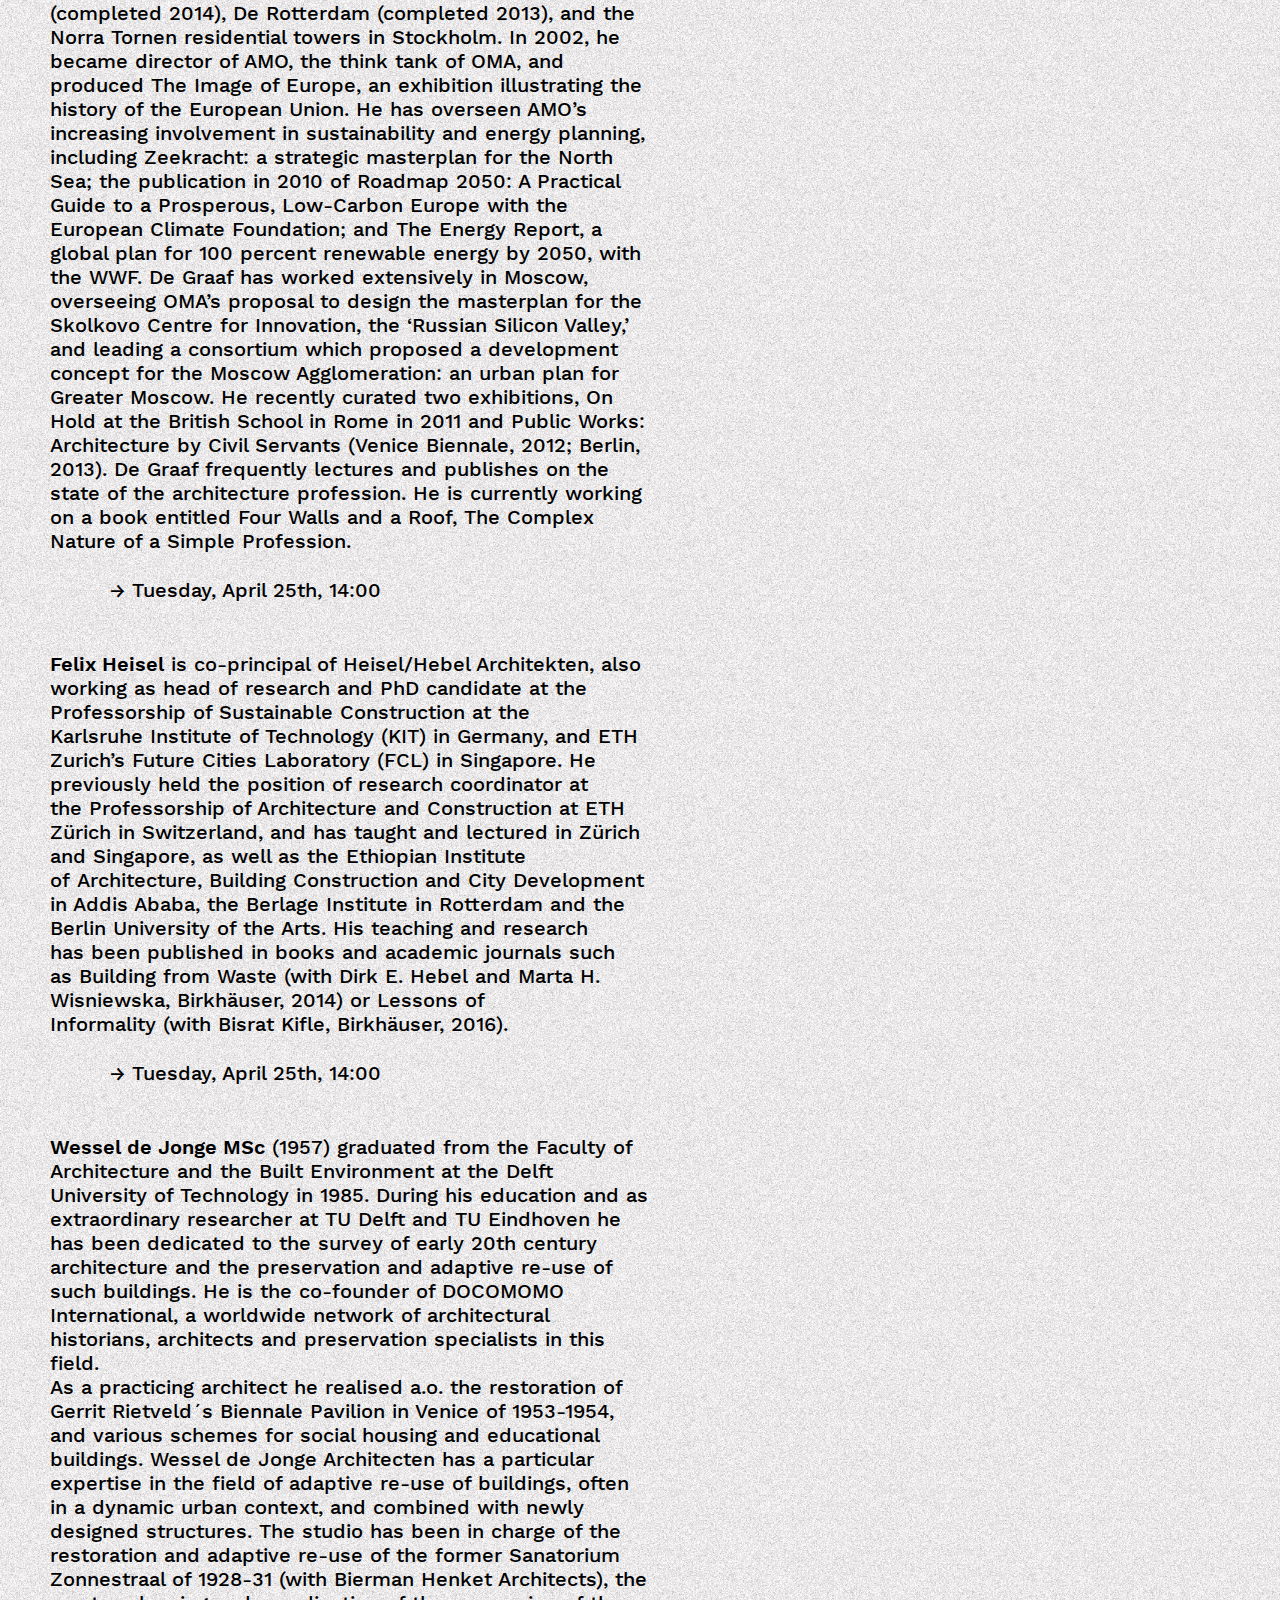
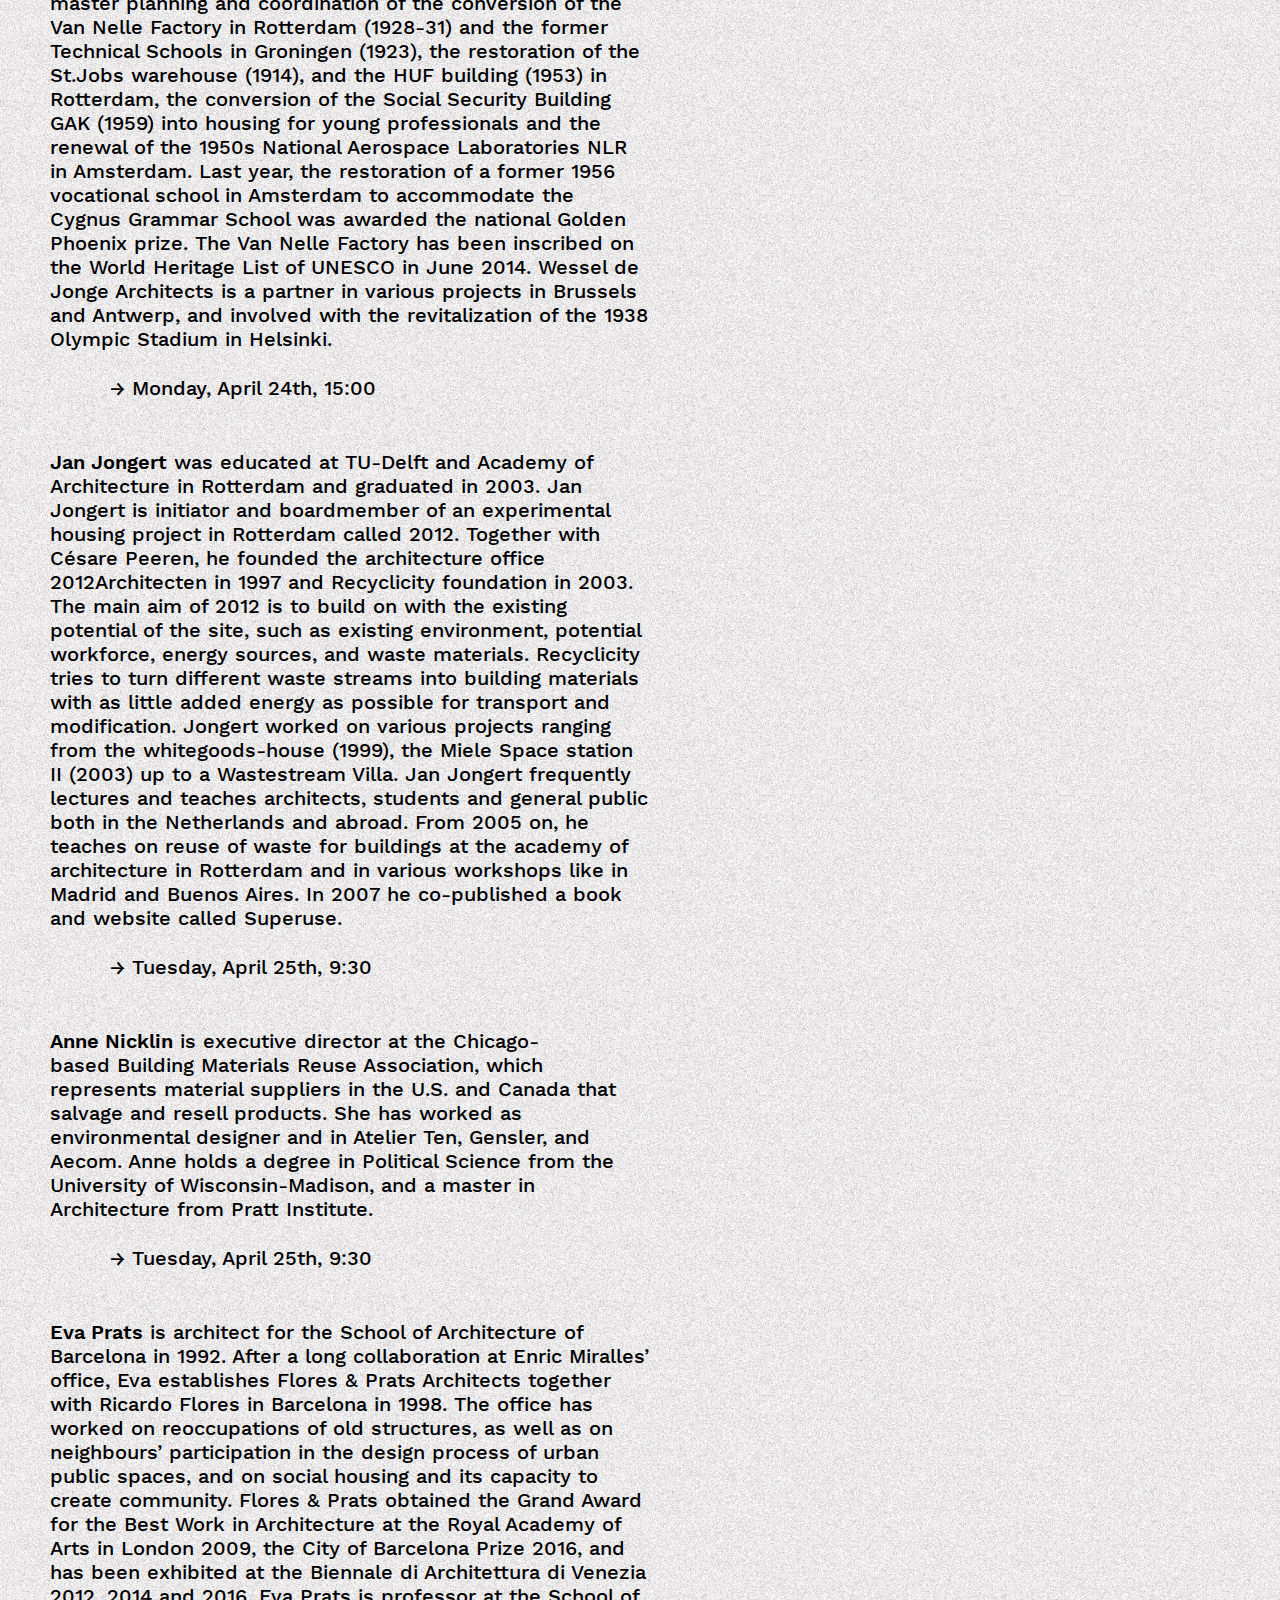
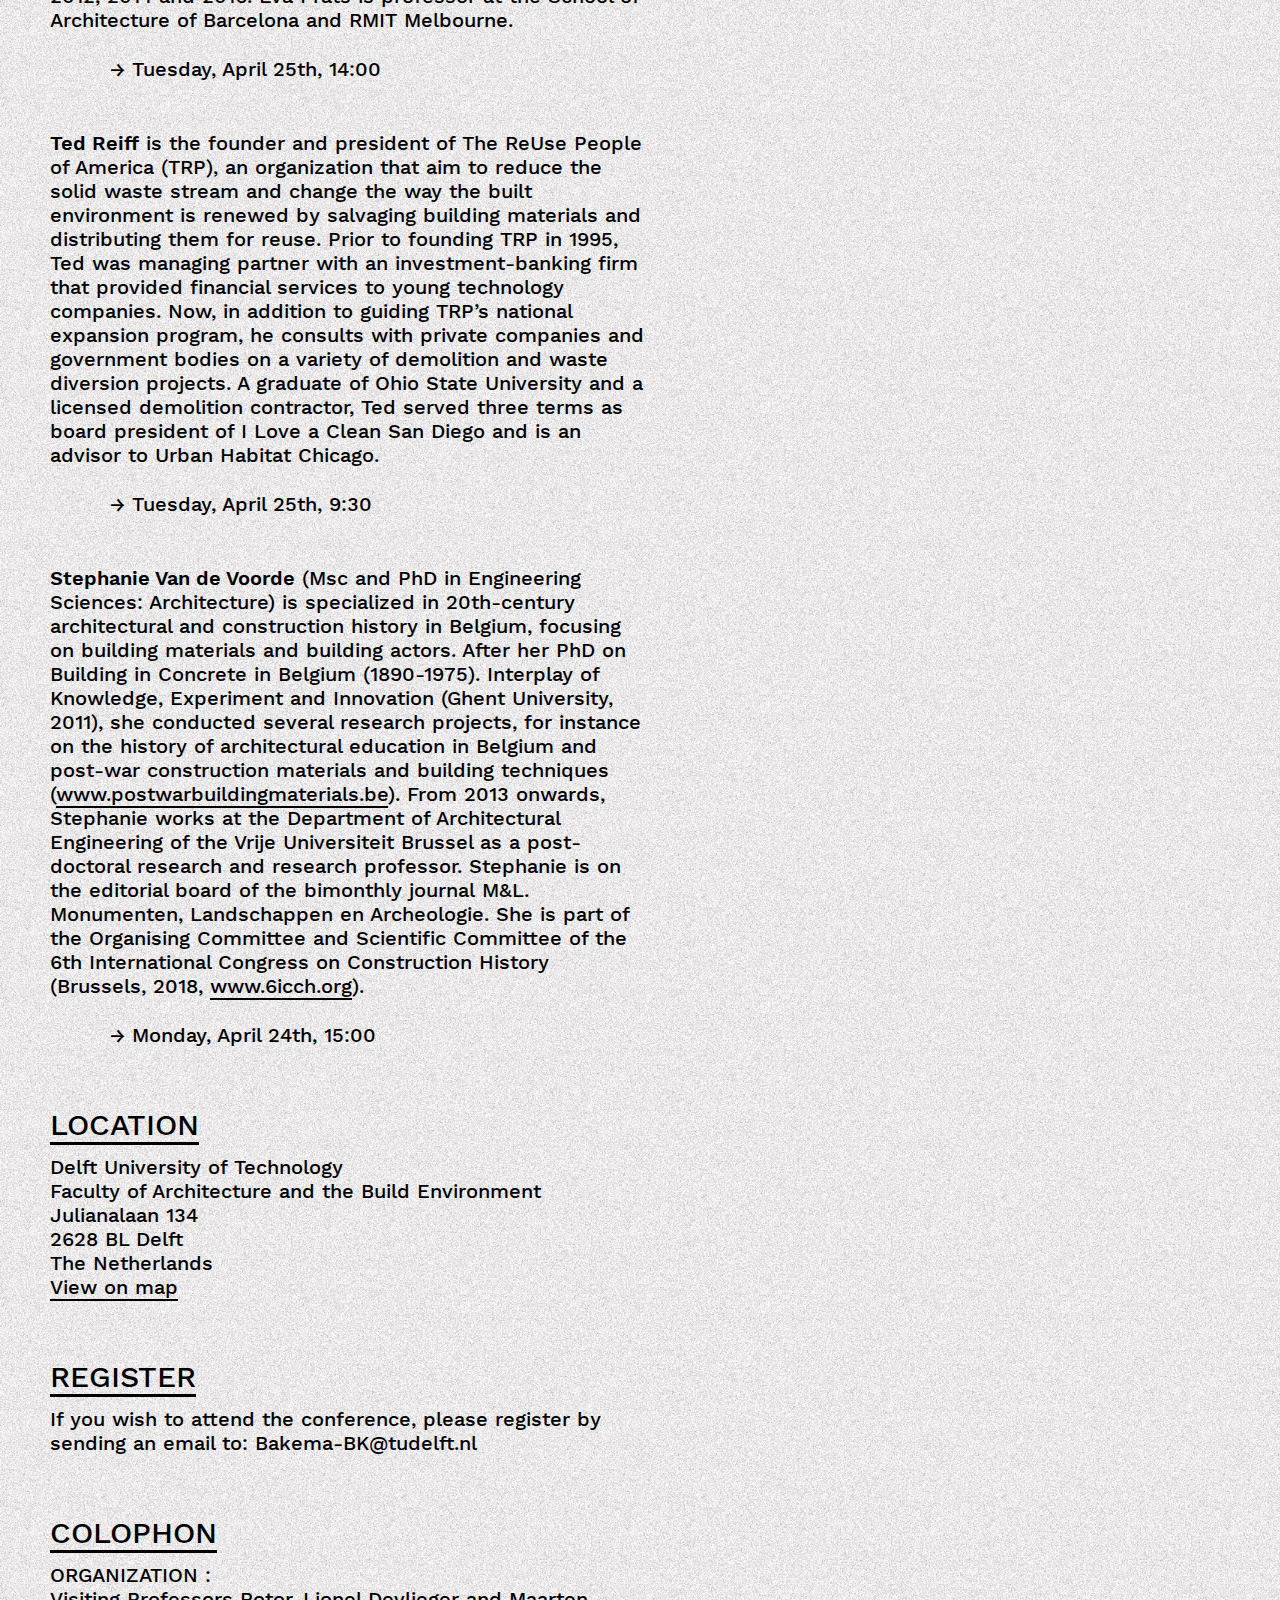
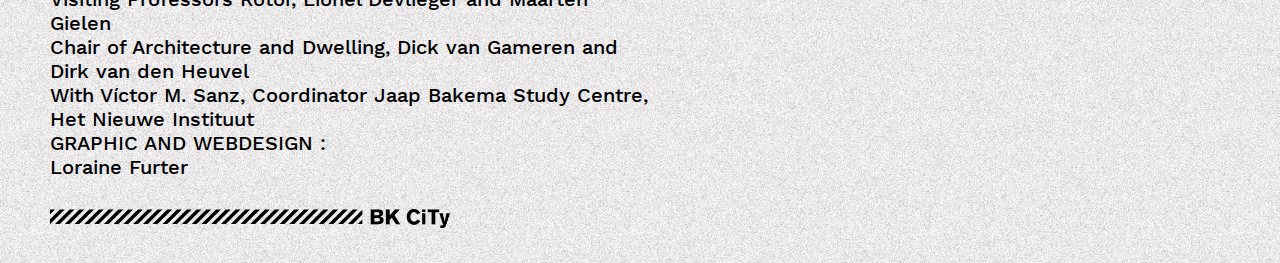
==== commit 4534657b: "poster final version!" ====
--- a/beta/index.html
+++ b/beta/index.html
@@ -30,29 +30,31 @@
     <div class="print-poster-container">
 
         <h1 class="">
-            <span class="draggable">D</span><span class="draggable">E</span><br/><span class="draggable">C</span><span class="draggable">O</span><span class="draggable">N</span><span class="draggable">S</span><br/><span class="T draggable">T</span><span class="draggable">R</span><span class="U draggable">U</span><span class="draggable">C</span><br/><span class="T draggable">T</span><span class="I draggable">I</span><span class="O draggable">O</span><span class="draggable">N</span>
+            <span class="draggable">D</span><span class="draggable">E</span><br><span class="draggable">C</span><span class="draggable">O</span><span class="draggable">N</span><span class="draggable">S</span><br><span class="T draggable">T</span><span class="draggable">R</span><span class="U draggable">U</span><span class="draggable">C</span><br><span class="T draggable">T</span><span class="I draggable">I</span><span class="O draggable">O</span><span class="draggable">N</span>
         </h1>
         <div class="cover-info draggable">
-            <p><b>An International Symposium on the Practices of Off-site Reuse in Architecture</b><br/>
+            <p><b>An International Symposium on the Practices of Off-site Reuse in Architecture</b><br>
             Faculty of Architecture and the Built Environment, TU Delft</p>
-            <p><b>Visiting Professors<span class="no-screen">:</span> ROTOR</b><br/>Chair of Architecture and Dwelling / <br />Jaap Bakema Study Centre</p>
+            <p><b>Visiting Professors<span class="no-screen">:</span> ROTOR</b><br>Chair of Architecture and Dwelling / <br>Jaap Bakema Study Centre</p>
             <p><b>April 24-25, 2017</b></p>
         </div>
         <div class="text draggable" id="theme">
             <h2>THEME</h2>
-            <p class="no-screen poster-only" style="margin-bottom: 4.5cm;"><b><span style="font-family: League Gothic; font-size: 32pt; letter-spacing: 1pt; margin-bottom: -5mm; vertical-align: -2pt">DECONSTRUCTION</span></p>
-            <div class="no-screen" style="position: absolute; left: 7cm; top: 0cm; font-size: 21pt; line-height: 24pt;">
-                <p>An International Symposium on the Practices of Off-site Reuse in Architecture</b><br/>
+            <!--<div class="no-screen cover-info" style="position: initial; float: right; padding: 0 0 6mm 8mm; margin-right: -4cm;">
+                <p><b>An International Symposium on the Practices of Off-site Reuse in Architecture</b><br>
                 Faculty of Architecture and the Built Environment, TU Delft</p>
-                <p><b>Visiting Professors: ROTOR</b><br/>Chair of Architecture and Dwelling / Jaap Bakema Study Centre</p>
+                <p><b>Visiting Professors: ROTOR</b><br>Chair of Architecture and Dwelling / Jaap Bakema Study Centre</p>
                 <p><b>April 24-25, 2017</b></p>
-            </div>
-            <p>The topic of this conference is off-site reuse in architecture, a practice that involves salvaging components and materials from buildings that have reached the end of their life cycle, in order to reuse them elsewhere. Off-site reuse has been a common practice for centuries; however, during the twentieth century it became a forgotten art as most buildings were built with no idea about reuse and the concomitant question of sustainability. Today, the idea of off-site reuse is once again gaining momentum as the linear modes of materials consumption proper to the age of industrialization are being questioned.</p>
-            <p>Yet, in a highly streamlined building industry, many obstacles and tenacious routines need to be overcome to make these practices more than marginal again. Legislations need to be rewritten, certification protocols to be reinvented; designers need to change habits, engineers to rethink component assembly technologies, etc. In the past decades, deconstruction professionals, designers and other experts have pushed this agenda and made some valuable progress. This symposium will bring several of these actors together in order to gauge where we stand now, what lies ahead and what progress is within reach, in terms of engineering, design and overall policy.</p>
-            <p>The breached topics will fall under the following headings: <br />
-            - What might off-site reuse mean in terms of building culture, heritage and social value?<br />
-            - How to deconstruct existing buildings slated for demolition practically? What are the technological, logistical and administrative implications?<br />
-            - What design challenges, but also opportunities lie in the integration of existing components in new structures?<br />- How to design buildings in such a way that you maximize its potential for later reuse, on site, but also off-site? Is the “legolization” of the building industry within reach? And is it desirable?</p>
+            </div>-->
+            <!--<p class="no-screen poster-only"><span style="font-family: League Gothic; font-size: 32pt; float: right;">DECONSTRUCTION</span></p>-->
+            <div class="no-screen poster-only" style="position: absolute; right: 0; height: 9cm; font-family: League Gothic; font-weight: bold; font-size: 277pt; letter-spacing: 4pt; -webkit-transform: rotate(-90deg); -moz-transform: rotate(-90deg); -ms-transform: rotate(-90deg); margin-top: 19.5cm; margin-right: -28.5cm;">DECONSTRUCTION</div>
+            <p>The topic of <span class="no-poster">this conference</span> <span class="poster-only">the <span class="poster-less-letter-spacing"><b>2017 International Symposium of the Faculty of Architecture and the Built Environment — TU Delft, with visiting professors ROTOR,</b> </span></span> is off-site reuse <span class="poster-only"><br></span>in architecture, a practice that involves salvaging components and materials from buildings that have reached the end of their life cycle, in order to reuse <span class="poster-only"><br></span>them elsewhere. Off-site reuse has been a common practice for centuries; however, during the twentieth century it became a forgotten art as most buildings <span class="poster-only"><br></span><span class="poster-less-letter-spacing">were built with no idea about reuse and the concomitant</span> question of sustainability. Today, the idea of off-site <span class="poster-only"><br></span>reuse is once again gaining momentum as the linear modes of materials consumption proper to the <span class="poster-only"><br></span>age of industrialization are being questioned.</p>
+            <p>Yet, in a highly streamlined building industry, many <span class="poster-less-letter-spacing">obstacles and tenacious routines need to be overcome</span> <span class="poster-only"><br></span>to make these practices more than marginal again. <span class="poster-less-letter-spacing">Legislations need to be rewritten, certification protocols</span> <span class="poster-only"><br></span>to be reinvented; designers need to change habits, engineers to rethink component assembly technologies, etc. In the past decades, deconstruction professionals, designers and other experts have pushed this agenda <span class="poster-only"><br></span>and made some valuable progress. This symposium will bring several of these actors together in order to gauge where we stand now, what lies ahead and what <span class="poster-only"><br></span>progress is within reach, in terms of engineering, <span class="poster-only"><br></span>design and overall policy.</p>
+            <p>The breached topics will fall under the following headings: </p>
+            <p class="theme-questions">— What might off-site reuse mean in terms <span class="poster-only"><br></span>of building culture, heritage and social value?<br>
+            — How to deconstruct existing buildings <span class="poster-only"><br></span>slated for demolition practically? What are <span class="poster-only"><br></span>the technological, logistical and adminis<span class="poster-only">-<br></span>trative implications?<br>
+            — What design challenges, but also opportunities lie in the integration of existing components in new structures?<br>
+            — How to design buildings in such a way <span class="poster-only"><br></span>that you maximize its potential for later reuse, on site, but also off-site? Is the “legolization” <span class="poster-only"><br></span>of the building industry within reach? And <span class="poster-only"><br></span>is it desirable?</p>
         </div>
         <div class="text draggable no-print" id="context">
             <h2>CONTEXT</h2>
@@ -65,23 +67,23 @@
             <h3>Monday, April 24th</h3>
             <table>
                 <tr>
-                    <td><b>14:30</b></td><td>Welcome by hosting chair <b>JBSC</b></td>
-                </tr>
-                <tr>
-                    <td><b>14:40</b></td><td>Welcome by Chair of Dwelling, hosting chair<br /><b>Dick van Gameren</b> / <b>Dirk van den Heuvel</b></td>
-                </tr>
-                <tr>
-                    <td id="24-14-50"><b>14:50</b></td><td>Introduction by Rotor<br /><a href="#LionelDevlieger">Lionel Devlieger</a> and <a href="#MaartenGielen">Maarten Gielen</a></td>
-                </tr>
-                <tr>
-                    <td id="24-15-00"><b>15:00–<br/>17:30</b></td>
+                    <td><b>14:30</b></td><td>Welcome by <b>Dean Peter Russell</b></td>
+                </tr>
+                <tr>
+                    <td><b>14:40</b></td><td>Welcome by hosting chair / JBSC<br><b>Dick van Gameren</b> / <b>Dirk van den Heuvel</b></td>
+                </tr>
+                <tr>
+                    <td id="24-14-50"><b>14:50</b></td><td>Introduction by Rotor<br><a href="#LionelDevlieger">Lionel Devlieger</a> and <a href="#MaartenGielen">Maarten Gielen</a></td>
+                </tr>
+                <tr>
+                    <td id="24-15-00"><b>15:00–<br>17:30</b></td>
                     <td>
                         <h4>Re-situating Reuse</h4>
-                        <p><i>How to understand the practices of off-site reuse against the history of modern architecture and industrialized building? Why did off-site reuse became marginalized after WWII? And how to approach the topic from a heritage point of view? This session takes a historical look on urgent contemporary issues.</i></p>
-                        <p><a href="#LionelDevlieger">Lionel Devlieger</a> (Engineer-architect and architectural historian, principal of Rotor, Brussels) — <i>Demolition and reuse in history. Examples from 18th, 19th and 20th century Brussels.</i></p>
-                        <p><a href="#AnnetteCondello">Annette Condello</a> (Architectural historian, senior lecturer at Curtin University, Perth) — <i>Spolia as luxury.</i></p>
-                        <p><a href="#StephanievandeVoorde">Stephanie van de Voorde</a> (VUB; engineer-architect and architectural historian) — <i>The specificity of post-war building materials.</i></p>
-                        <p><a href="#WesseldeJonge">Wessel de Jonge</a> (TU Delft, practicing architect and architectural heritage expert) — <i>Components removal and re-installation in modern heritage projects</i></p>
+                        <p><i>How to understand the practices of off-site reuse against <span class="poster-only"><br></span>the history of modern architecture and industrialized building? Why did off-site reuse became marginalized after WWII? And how to approach the topic from a heritage point of view? This session takes a historical look on urgent contemporary issues.</i></p>
+                        <p><a href="#LionelDevlieger">Lionel Devlieger</a> (Engineer-architect and architectural historian, principal of Rotor, Brussels) — <i>Demolition and reuse in history. Examples from 18th, 19th and 20th century Brussels</i></p>
+                        <p><a href="#AnnetteCondello">Annette Condello</a> (Architectural historian, senior lecturer at Curtin University, Perth) — <i>Spolia as luxury</i></p>
+                        <p><a href="#StephanievandeVoorde">Stephanie van de Voorde</a> (VUB; engineer-architect and architectural historian) — <i>The specificity of post-war <span class="poster-only"><br></span>building materials</i></p>
+                        <p><a href="#WesseldeJonge">Wessel de Jonge</a> (TU Delft, practicing architect and architectural heritage expert) — <i>Components removal <span class="poster-only"><br></span>and re-installation in modern heritage projects</i></p>
                     </td>
                 </tr>
             </table>
@@ -89,26 +91,25 @@
             <h3>Tuesday, April 25th</h3>
             <table>
                 <tr>
-                    <td id="25-9-30"><b>9:30–<br/>12:00</b></td>
+                    <td id="25-9-30"><b>9:30–<br>12:00</b></td>
                     <td>
                         <h4>Conditions for Productive Reuse</h4>
                         <p><i>What logistic, legal and economic challenges lie ahead? How can we make deconstruction and building component salvage work? What might be viable business models? Who are the allies, who the enemy?  This session discusses the practicalities of deconstruction as opposed to demolition.</i></p>
-                        <p><a href="#AnneNicklin">Anne Nicklin</a> (Architect, Director of the Building Materials Reuse Association) — <i>The professional building materials reuse sector in the US. Recent achievements and challenges ahead.</i></p>
-                        <p><a href="#TedReiff">Ted Reiff</a> (Founder and president of The ReUse People of America, Inc) — <i>The Reuse People of America. Current business model and perspectives for development.</i></p>
-                        <p><a href="#ArievanLiempd">Arie van Liempd</a> (NL, owner of A. van Liempd Sloopbedrijven B.V.) — <i>About Demolition</i></p>
-                        <p><a href="#JanJongert">Jan Jongert</a> (Architect, founder of Superuse Architecten, Rotterdam) — <i>SuperUse. Pioneering urban mining in the Netherlands for two decades.</i></p>
+                        <p><a href="#AnneNicklin">Anne Nicklin</a> (Architect, Director of the Building Materials Reuse Association) — <i>The professional building materials reuse sector in the US. Recent achievements and challenges ahead</i></p>
+                        <p><a href="#TedReiff">Ted Reiff</a> (Founder and president of The ReUse People of America, Inc) — <i>The Reuse People of America. Current business model and perspectives for development</i></p>
+                        <p><a href="#JanJongert">Jan Jongert</a> (Architect, founder of Superuse Architecten, Rotterdam) — <i>SuperUse, Shortcutting material flows in the Netherlands for two decades</i></p>
                     </td>
                 </tr>
                 <tr>
-                    <td id="25-14-00"><b>14:00–<br/>17:00</b></td>
+                    <td id="25-14-00"><b>14:00–<br>17:00</b></td>
                     <td>
                         <h4>Future Reuse</h4>
-                        <p><i>What qualities are (re)introduced by designing with reused components? How to design for future reuse? How to anticipate future disassembly and productive deconstruction practices? This third session presents challenging and advanced examples in reuse design of today</i></p>
-                        <p><a href="#IzaskunChinchilla">Izaskun Chinchilla</a> (Architect, Principal Izaskun Chinchilla Architects; Senior Teaching Fellow and Senior Research Associate, Barlett School of Architecture) — <i>Casa Solariega and other projects</i></p>
-                        <p><a href="#EvaPrats">Eva Prats</a> (Architect, Principal of Flores Prats, Barcelona) — <i>The discipline of the existing: Sala Beckett Theatre and Drama Centre in Barcelona</i></p>
-                        <p><a href="#MarkGorgolewski">Mark Gorgolewski</a> (Architect, Professor at Ryerson University, Toronto) — <i>Resource Salvation - The Architecture of Reuse.</i></p>
-                        <p><a href="#FelixHeisel">Felix Heisel</a> (Architect, head of research Professorship of Sustainable Construction Karlsruhe Institute of Technology (KIT), and ETH Zurich’s Future Cities Laboratory (FCL), Singapore) — <i>Building an Urban Mine. The example of UMAR in Switzerland.</i></p>
-                        <p><a href="#ReinierdeGraaf">Reinier de Graaf</a> (Architect, Partner of OMA, Rotterdam) — <i>The case of Timmerhuis, Rotterdam</i></p>
+                        <p><i>What qualities are (re)introduced by designing with reused components? How to design for future reuse? How to anticipate future disassembly and productive deconstruction practices? This third session presents challenging and advanced examples in reuse design of today</i>.</p>
+                        <p><a href="#IzaskunChinchilla">Izaskun Chinchilla</a> (Architect, Principal Izaskun Chinchilla Architects; Senior Teaching Fellow and Senior Research Associate, Barlett School of Architecture) — <i>Casa Solariega <span class="poster-only"><br></span>and other projects</i></p>
+                        <p><a href="#EvaPrats">Eva Prats</a> (Architect, Principal of Flores Prats, Barcelona) — <span class="poster-only"><br></span><i>The discipline of the existing: Sala Beckett Theatre and Drama Centre in Barcelona</i></p>
+                        <p><a href="#MarkGorgolewski">Mark Gorgolewski</a> (Architect, Professor at Ryerson University, Toronto) — <i>Resource Salvation - The Architecture of Reuse</i></p>
+                        <p><a href="#FelixHeisel">Felix Heisel</a> (Architect, head of research Professorship of Sustainable Construction Karlsruhe Institute of Technology (KIT), and ETH Zurich’s Future Cities Laboratory (FCL), Singapore) — <i>Building an Urban Mine. The example of <span class="poster-only"><br></span>UMAR in Switzerland.</i></p>
+                        <p><a href="#ReinierdeGraaf">Reinier de Graaf</a> (Architect, Partner of OMA, Rotterdam) — <span class="poster-only"><br></span><i>The case of Timmerhuis, Rotterdam</i></p>
                     </td>
                 </tr>
             </table>
@@ -144,7 +145,7 @@
             <ul>
                 <li><a href="#25-14-00">→ Tuesday, April 25th, 14:00</a></li>
             </ul>
-            <p id="WesseldeJonge"><b>Wessel de Jonge MSc</b> (1957) graduated from the Faculty of Architecture and the Built Environment at the Delft University of Technology in 1985. During his education and as extraordinary researcher at TU Delft and TU Eindhoven he has been dedicated to the survey of early 20th century architecture and the preservation and adaptive re-use of such buildings. He is the co-founder of DOCOMOMO International, a worldwide network of architectural historians, architects and preservation specialists in this field.<br />
+            <p id="WesseldeJonge"><b>Wessel de Jonge MSc</b> (1957) graduated from the Faculty of Architecture and the Built Environment at the Delft University of Technology in 1985. During his education and as extraordinary researcher at TU Delft and TU Eindhoven he has been dedicated to the survey of early 20th century architecture and the preservation and adaptive re-use of such buildings. He is the co-founder of DOCOMOMO International, a worldwide network of architectural historians, architects and preservation specialists in this field.<br>
             As a practicing architect he realised a.o. the restoration of Gerrit Rietveld´s Biennale Pavilion in Venice of 1953-1954, and various schemes for social housing and educational buildings. Wessel de Jonge Architecten has a particular expertise in the field of adaptive re-use of buildings, often in a dynamic urban context, and combined with newly designed structures. The studio has been in charge of the restoration and adaptive re-use of the former Sanatorium Zonnestraal of 1928-31 (with Bierman Henket Architects), the master planning and coordination of the conversion of the Van Nelle Factory in Rotterdam (1928-31) and the former Technical Schools in Groningen (1923), the restoration of the St.Jobs warehouse (1914), and the HUF building (1953) in Rotterdam, the conversion of the Social Security Building GAK (1959) into housing for young professionals and the renewal of the 1950s National Aerospace Laboratories NLR in Amsterdam. Last year, the restoration of a former 1956 vocational school in Amsterdam to accommodate the Cygnus Grammar School was awarded the national Golden Phoenix prize. The Van Nelle Factory has been inscribed on the World Heritage List of UNESCO in June 2014. Wessel de Jonge Architects is a partner in various projects in Brussels and Antwerp, and involved with the revitalization of the 1938 Olympic Stadium in Helsinki.</p>
             <ul>
                 <li><a href="#24-15-00">→ Monday, April 24th, 15:00</a></li>
@@ -185,9 +186,9 @@
             <!--<h3>Payment instructions</h3>
             <p>Please transfer the amount due to the following bank account:
             Name: TUDelft</p>
-            <p>Address: Julianalaan 134, 2628 BL Delft, The Netherlands<br />
-            IBAN: NL09ABNA0490188346<br />
-            BIC: ABNANL2A<br />
+            <p>Address: Julianalaan 134, 2628 BL Delft, The Netherlands<br>
+            IBAN: NL09ABNA0490188346<br>
+            BIC: ABNANL2A<br>
             Reference: ‘AAE900 – Surname’ (E.g. AAE900 – Teerds)</p>
             <p>Please note that subscriptions will only be considered with completed registration forms and received bank transfer.</p>
             <h3>Cancellation policy</h3>
@@ -207,35 +208,43 @@
         </div>
         <div class="no-screen print-footer">
             <div class="location-print">
-                <p>LOCATION<br />
-                <p>Oost Serre<p>
+                <p>LOCATION</p>
+                <p>Faculty of Architecture and the<br>
+                    Built Environment, TU Delft</p>
+                <p>Oost Serre</p>
                 <p>Julianalaan 134</p>
                 <p>2628 BL Delft</p>
                 <p>The Netherlands</p>
             </div>
             <div class="registration-print">
-                <p>INFORMATION<br /> AND REGISTRATION<br />
-                www.deconstruction<br />
+                <p>SYMPOSIUM<br>
+                    April 24-25, 2017<br><br></p>
+                <p>INFORMATION<br> AND REGISTRATION<br>
+                www.deconstruction<br>
                 conference.nl</p>
             </div>
             <div class="logo-print"><img class="logo" src="logo-BK-black.png" /></div>
-            <div class="design-credit">Graphic design Loraine Furter<br />Reuse this poster for architectural models</div>
+            <div class="design-credit">Graphic design: Loraine Furter<br>Reuse this poster for architectural models</div>
         </div><!-- END print-footer -->
         <div class="no-screen print-footer-2">
             <div class="location-print">
-                <p>LOCATION<br />
-                <p>Oost Serre<p>
+                <p>LOCATION</p>
+                <p>Faculty of Architecture and the
+                    <br>Built Environment, TU Delft</p>
+                <p>Oost Serre</p>
                 <p>Julianalaan 134</p>
                 <p>2628 BL Delft</p>
                 <p>The Netherlands</p>
             </div>
             <div class="registration-print">
-                <p>INFORMATION<br /> AND REGISTRATION<br />
-                www.deconstruction<br />
+                <p>SYMPOSIUM<br>
+                    April 24-25, 2017<br><br></p>
+                <p>INFORMATION<br> AND REGISTRATION<br>
+                www.deconstruction<br>
                 conference.nl</p>
             </div>
             <div class="logo-print"><img class="logo" src="logo-BK-black.png" /></div>
-            <div class="design-credit">Graphic design Loraine Furter<br />Reuse this poster for architectural models</div>
+            <div class="design-credit">Graphic design: Loraine Furter<br>Reuse this poster for architectural models</div>
         </div><!-- END print-footer2 -->
     </div><!-- END print-poster-container -->
 
--- a/beta/style.css
+++ b/beta/style.css
@@ -52,7 +52,6 @@
     font-weight: normal;
     font-style: normal;
 }
-
 body {
     background: url(cardboard.png) repeat;
     background-size: 300px 300px;
@@ -160,6 +159,9 @@
     .no-screen {
         display: none;
     }
+    .poster-only {
+        display: none;
+    }
     .cover-info {
         position: absolute;
         top: 70px;
--- a/beta/print-poster.css
+++ b/beta/print-poster.css
@@ -1,4 +1,4 @@
-.no-print {
+.no-print, .no-poster {
     display: none;
 }
 nav {
@@ -7,6 +7,12 @@
 
 body {
     font-size: 12px;
+}
+p {
+    orphans: 3;
+}
+.poster-less-letter-spacing {
+    letter-spacing: -0.4pt;
 }
 .print-poster-container {
     width: 420mm;
@@ -57,16 +63,18 @@
 }
 #program {
     position: absolute;
-    top: 12.5cm;
-    right: 3cm;
-    width: 16cm;
+    top: 11.7cm;
+    right: 2.5cm;
+    width: 16.5cm;
 }
 #program h3 {
     margin-bottom: 0;
-    font-size: 9pt;
+    margin-top: 15mm;
+    font-size: 14pt;
     padding-bottom: 0.4mm;
-    border-bottom: 0.8mm solid black;
+    border-bottom: 0mm solid black;
     font-family: "Work Sans Semi Bold";
+    text-transform: uppercase;
 }
 #program td {
     font-size: 13pt;
@@ -124,9 +132,16 @@
 #theme {
     position: absolute;
     top: 58cm;
-    right: 4cm;
-    width: 36cm;
-    font-size: 30pt;
+    right: 11.5cm;
+    width: 29cm;
+    font-size: 28.4pt;
+}
+#theme p {
+    line-height: 32.5pt;
+}
+.theme-questions {
+    margin-left: 5cm;
+    margin-top: -32pt;
 }
 .print-footer-2 {
     position: absolute;
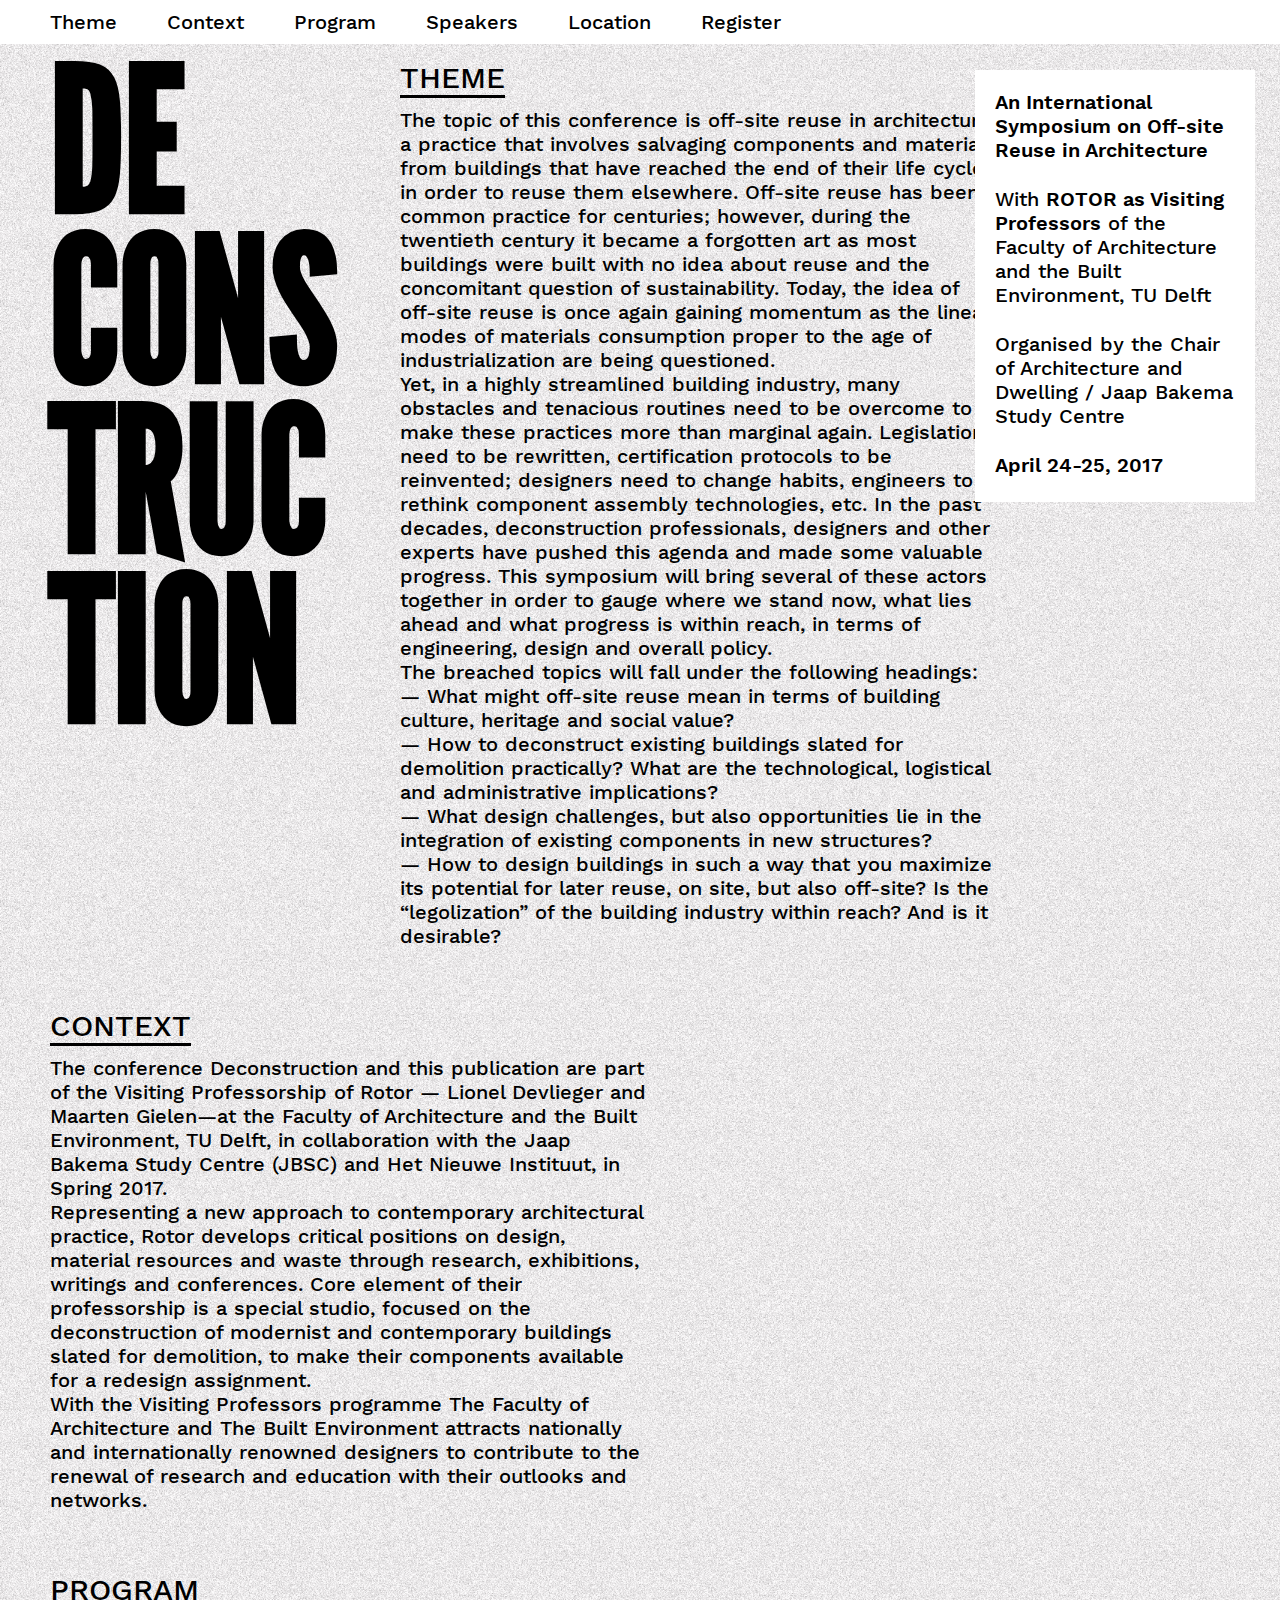
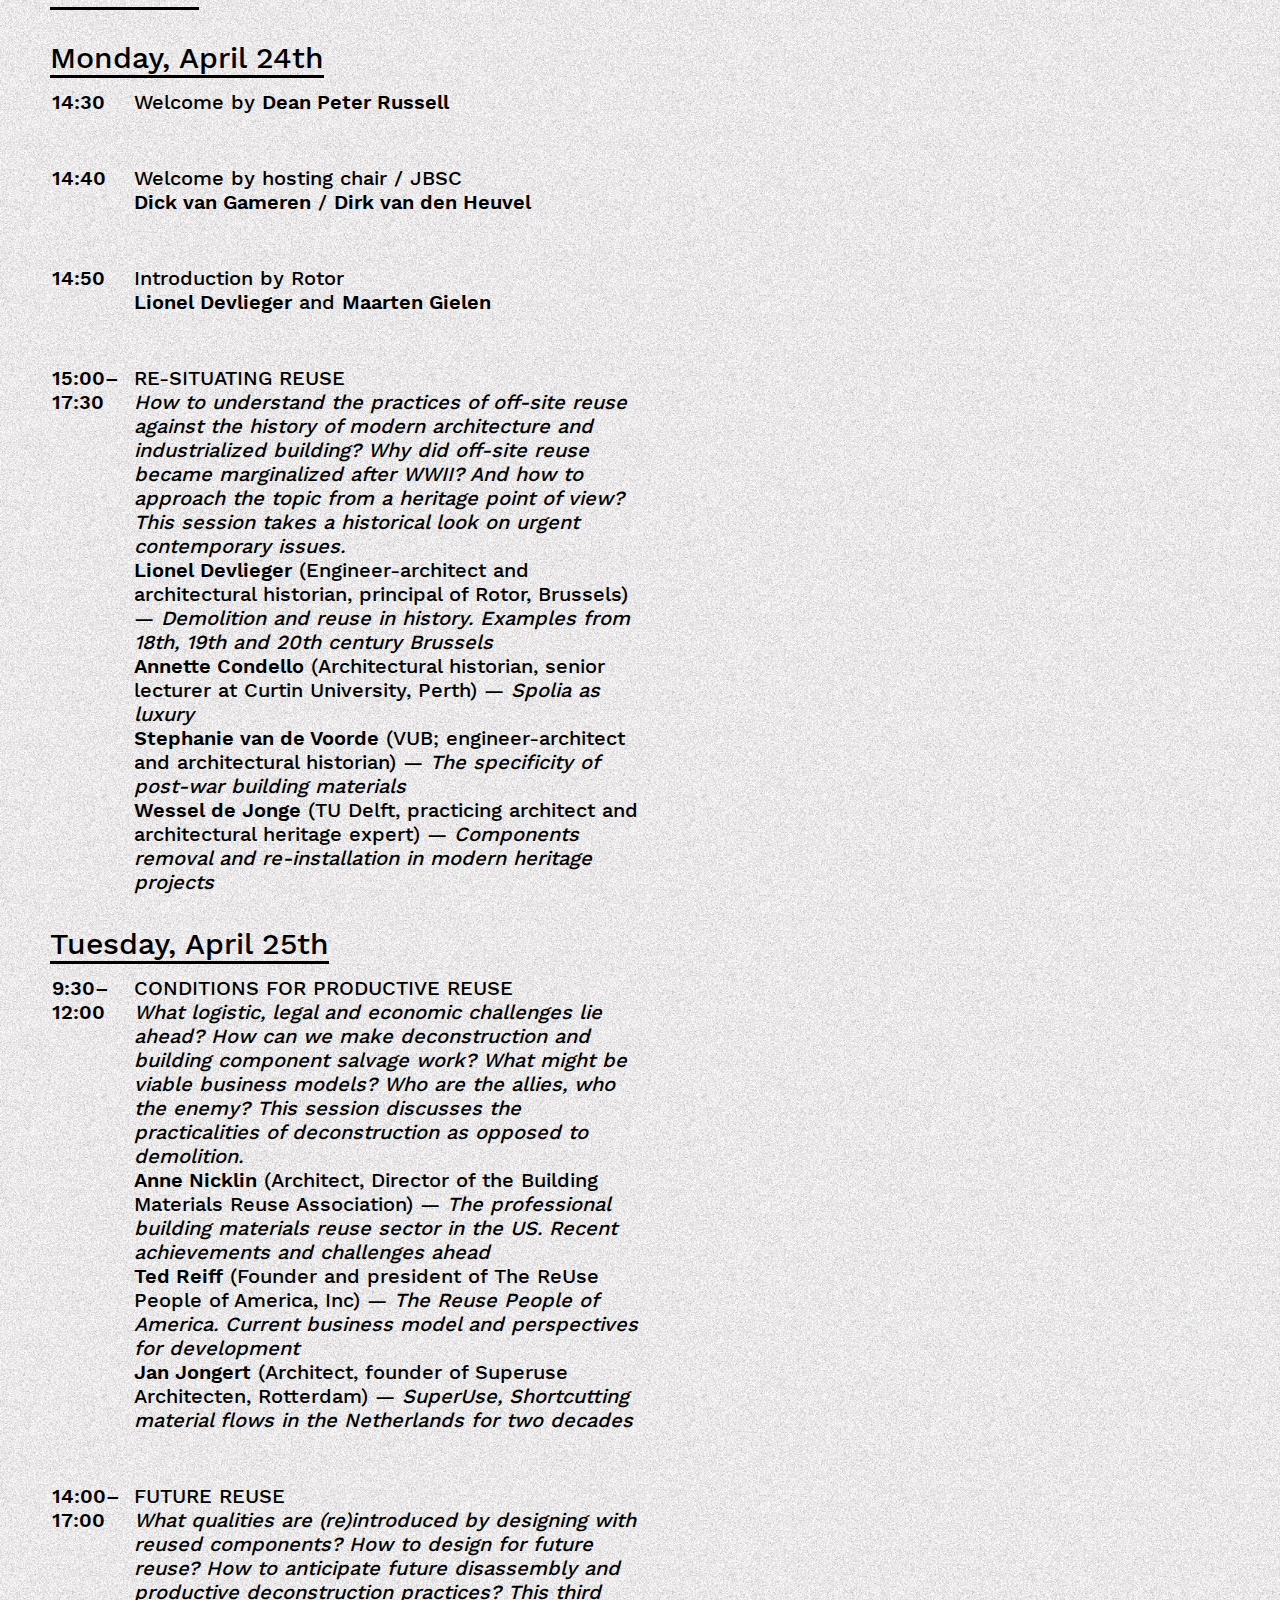
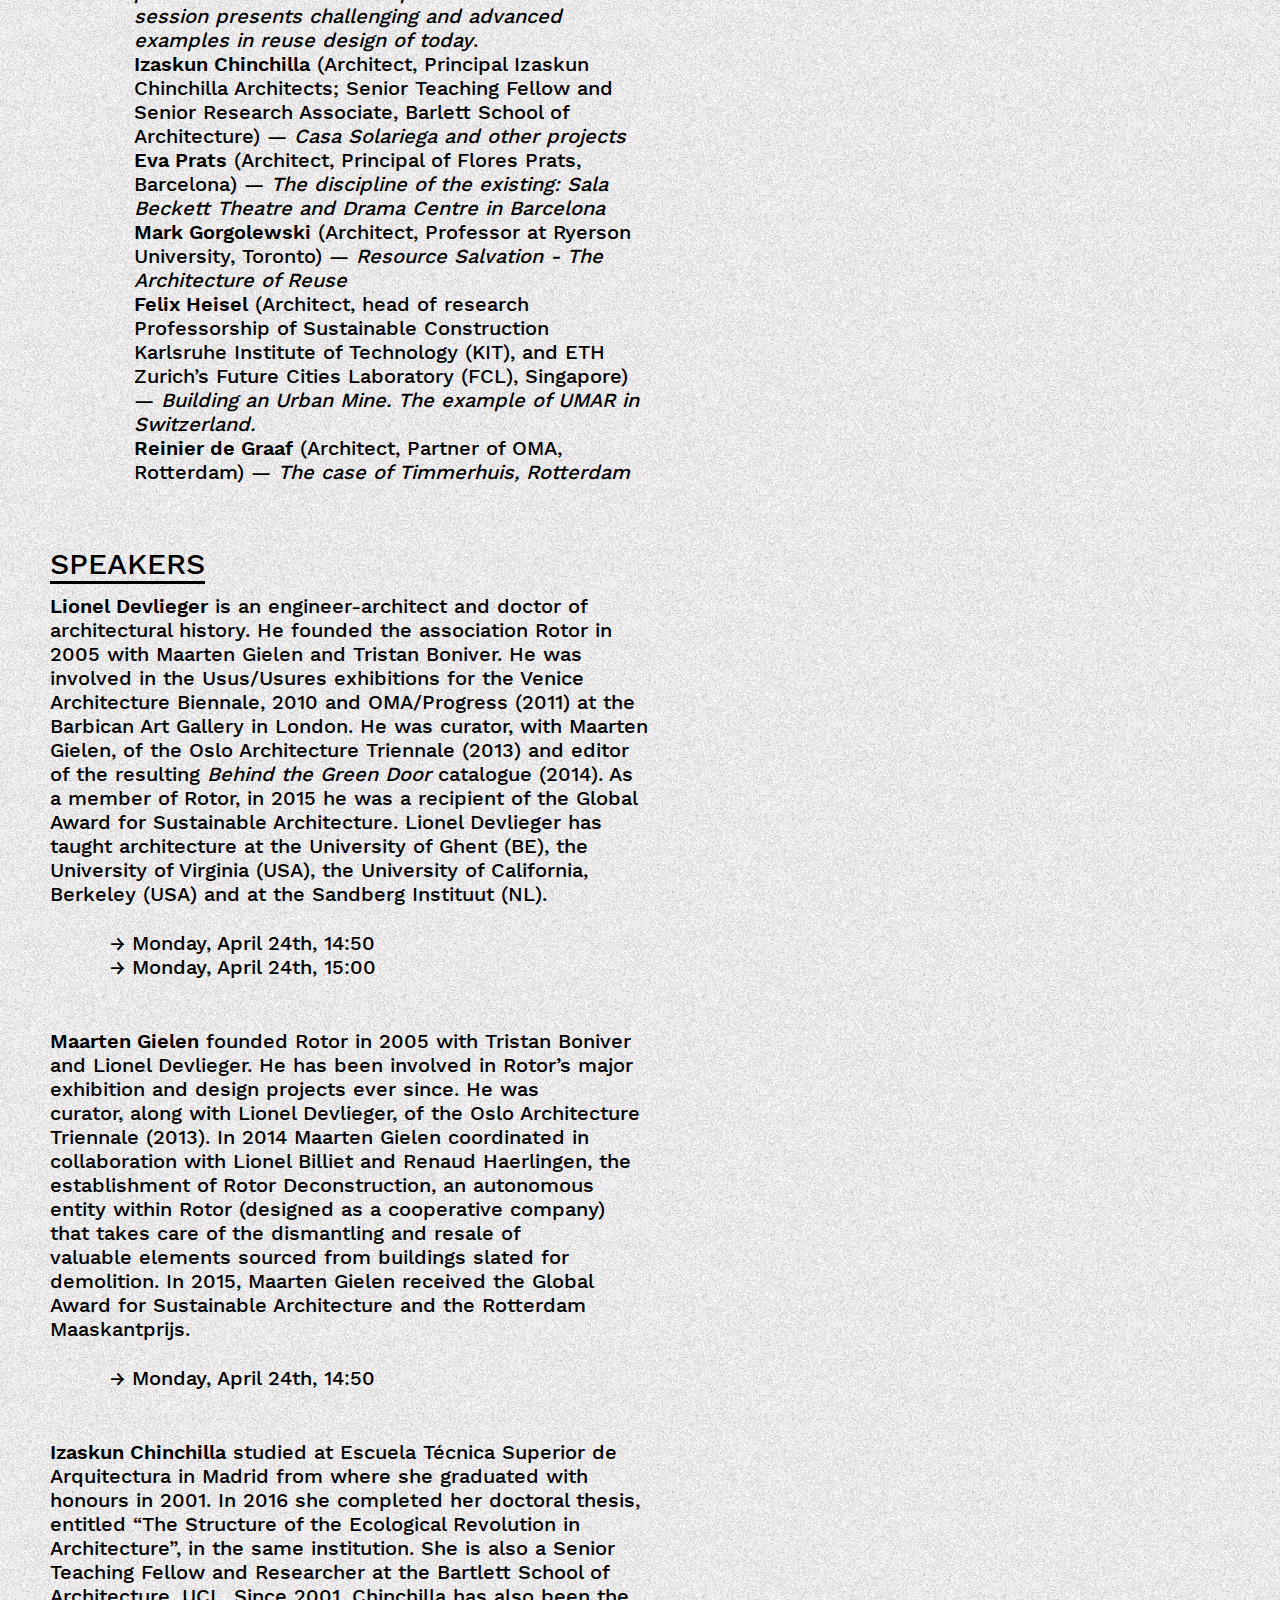
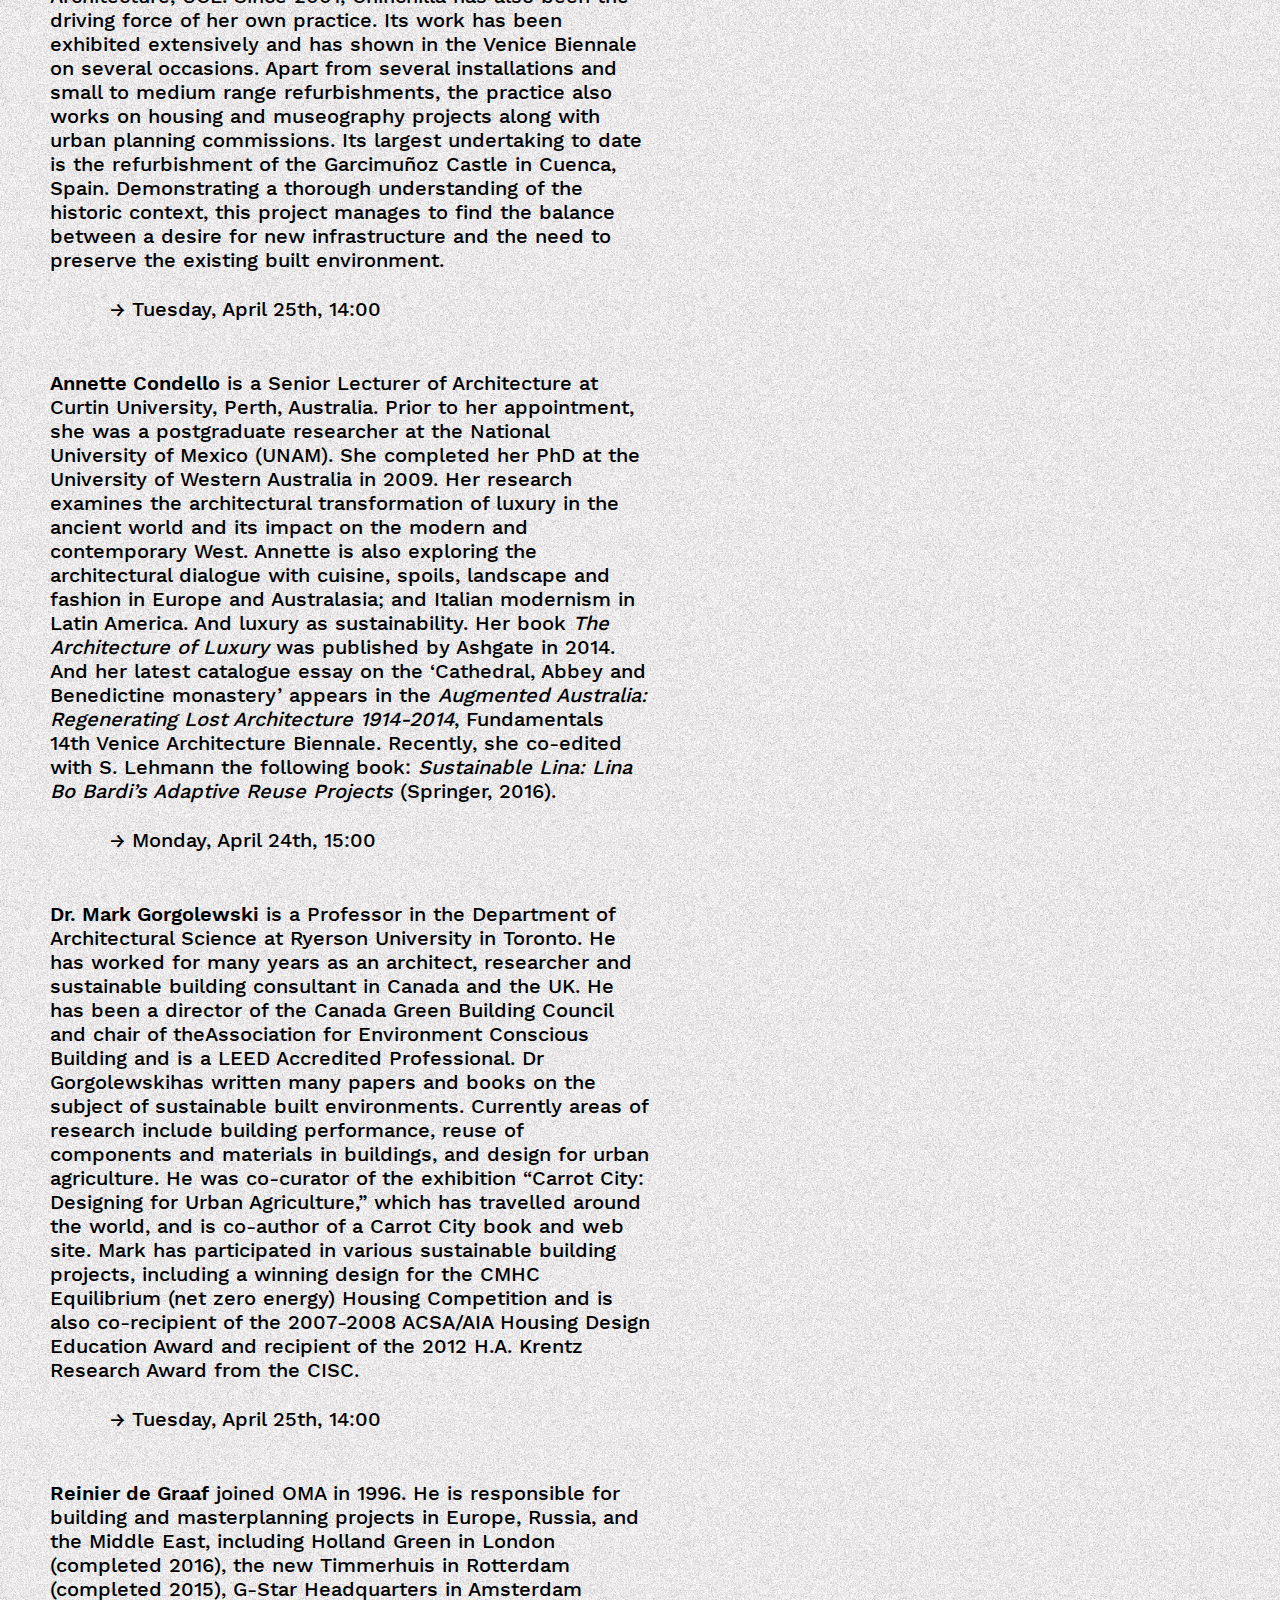
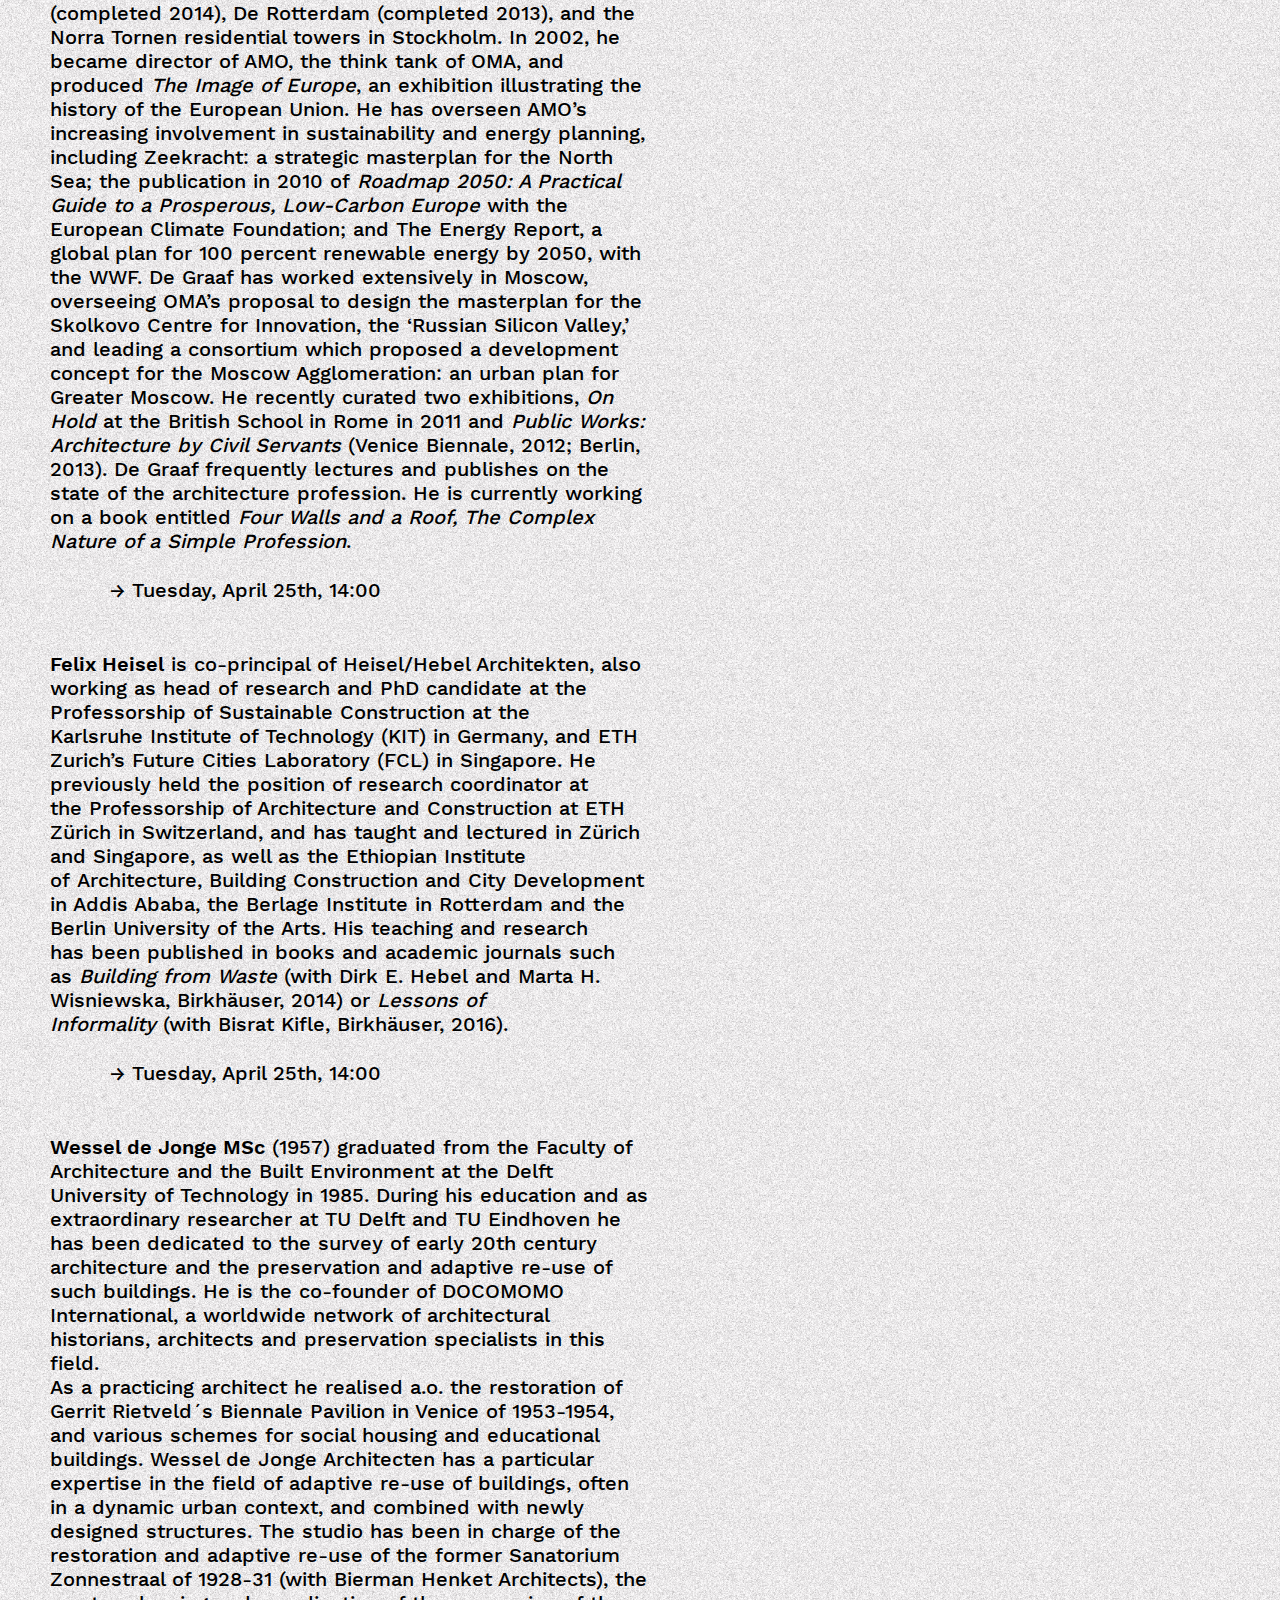
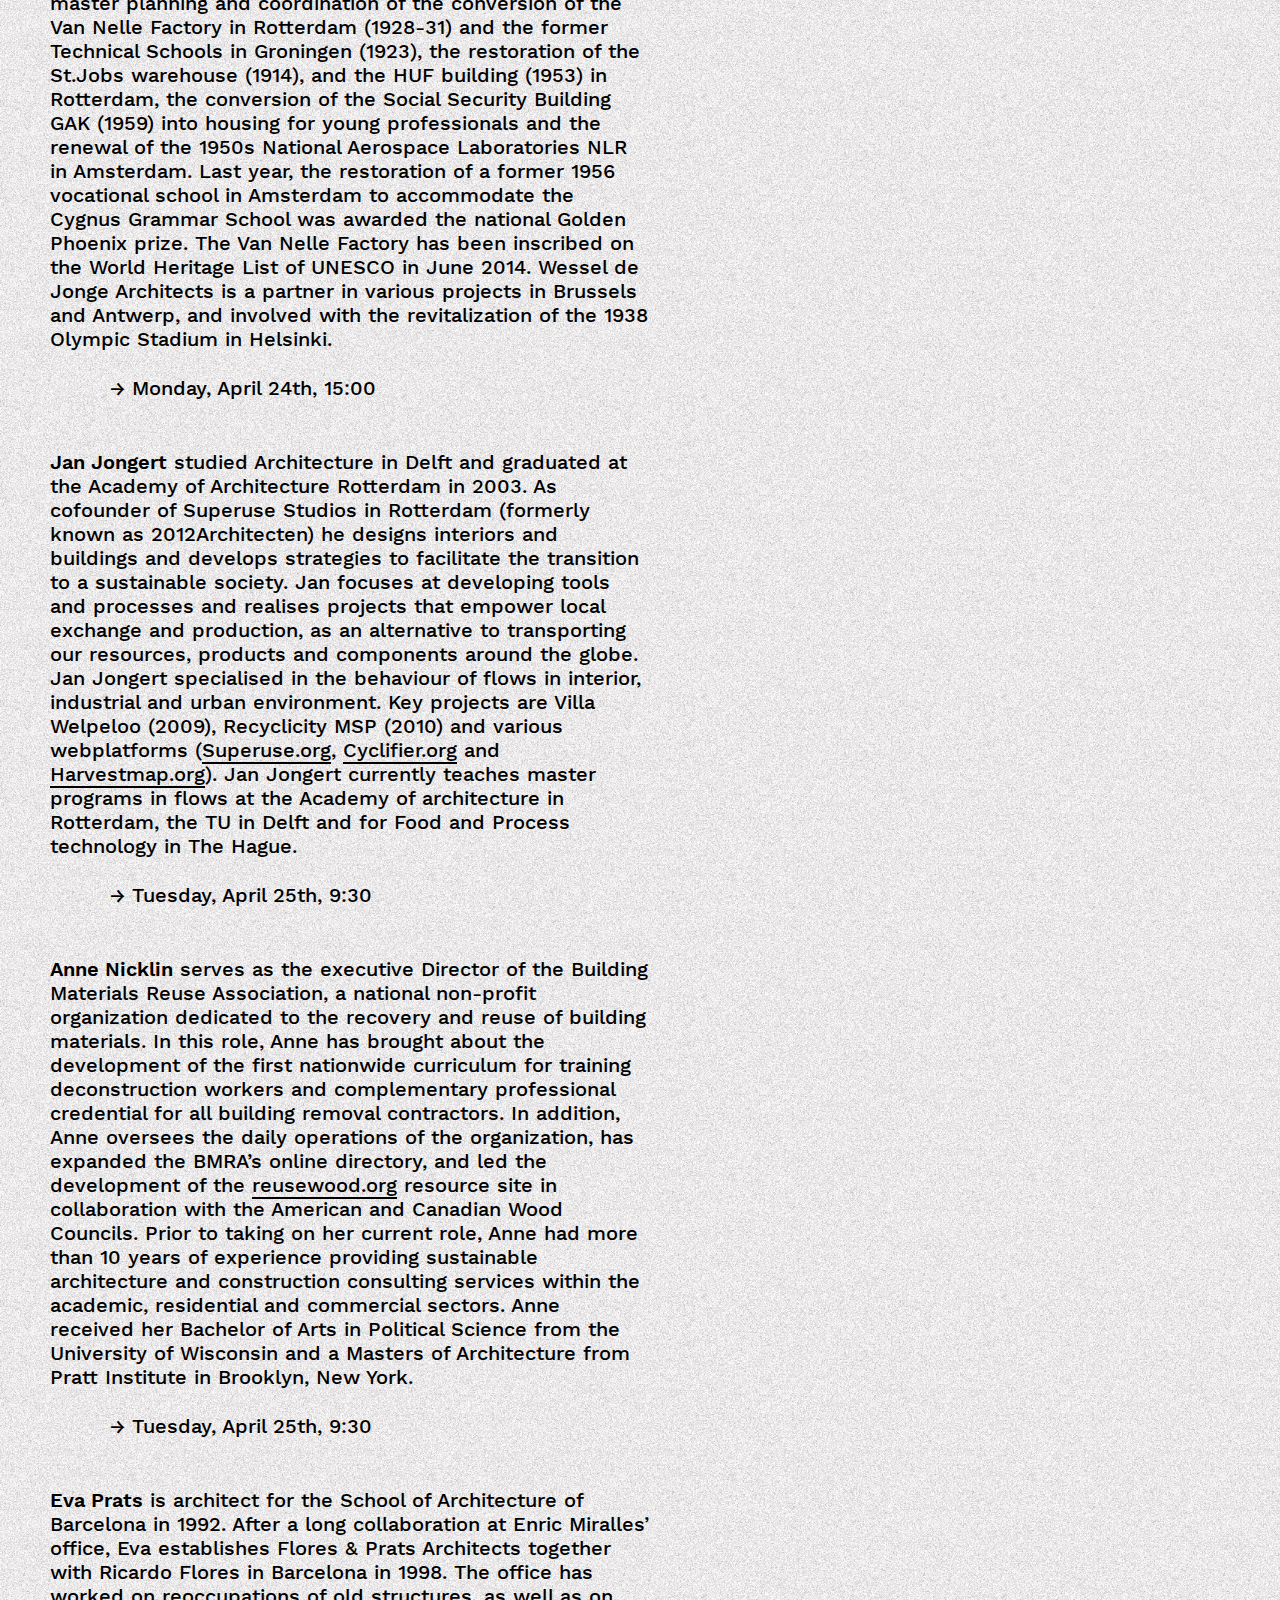
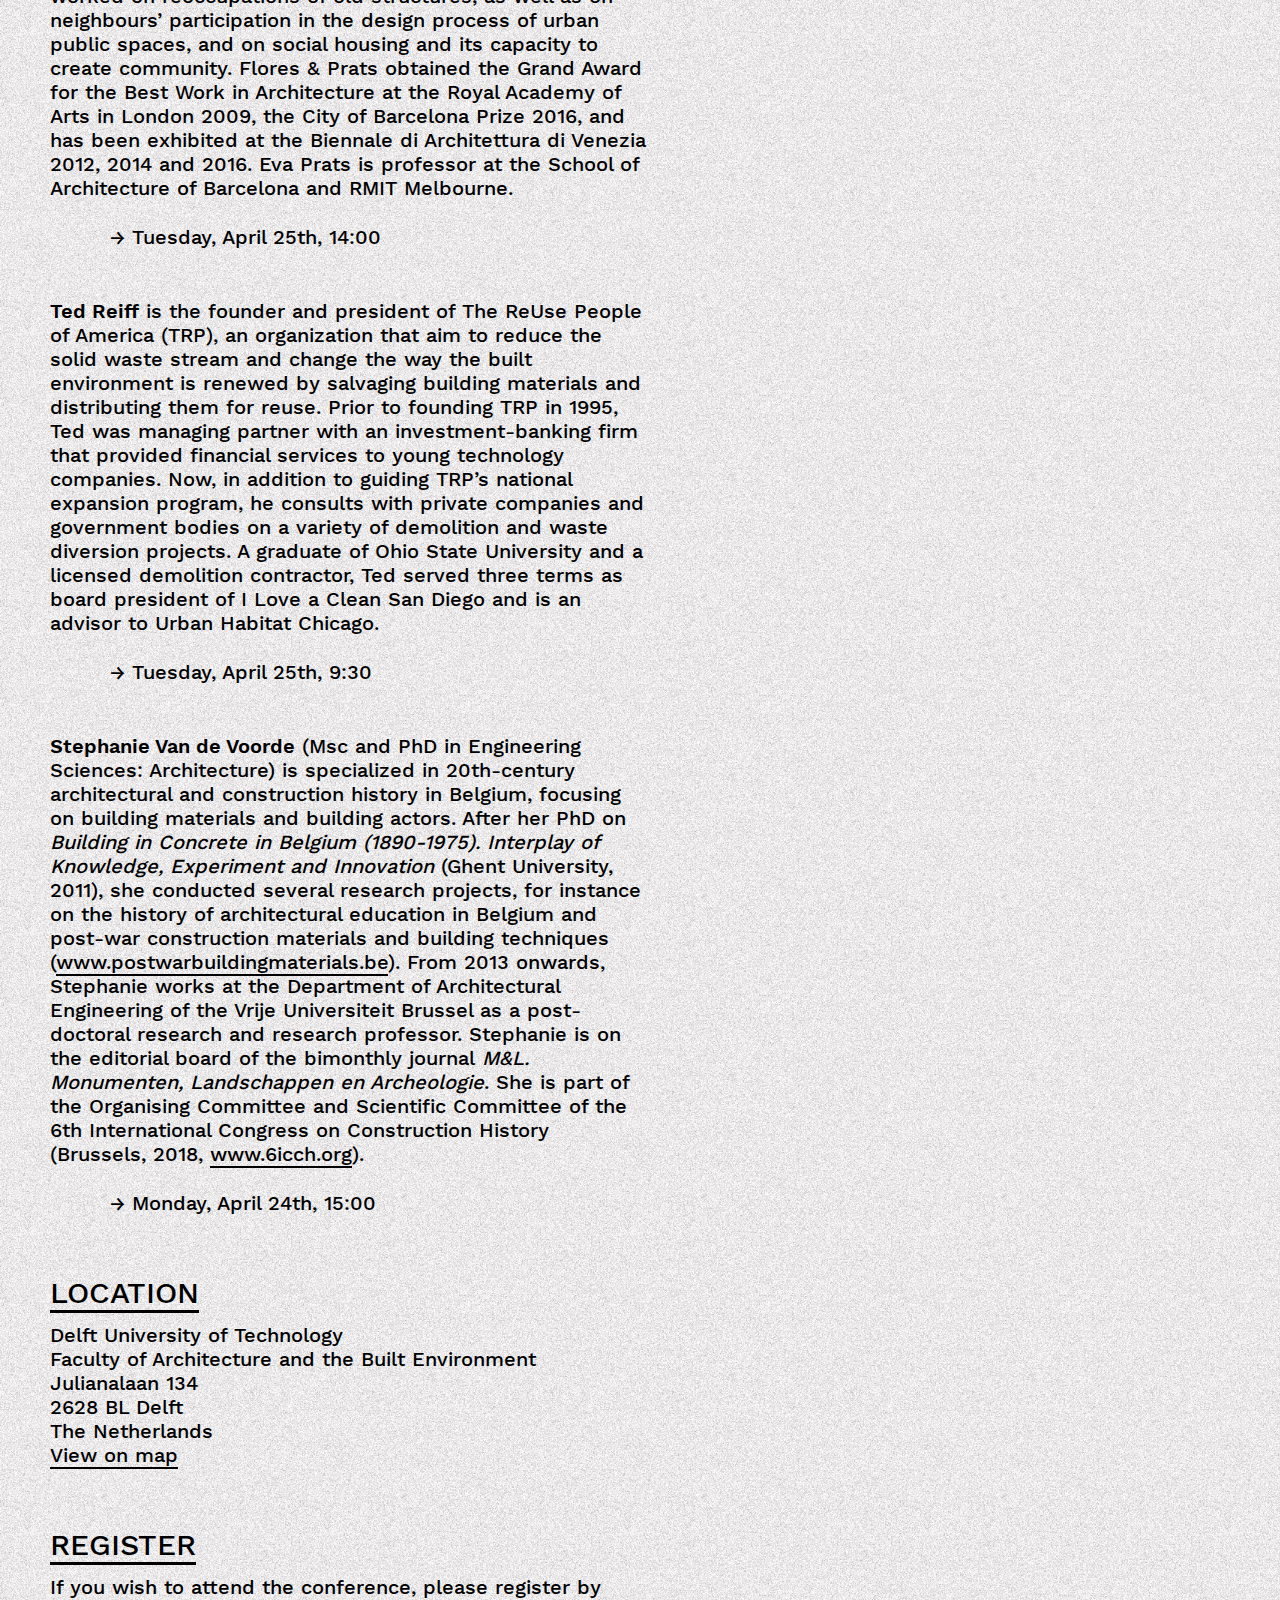
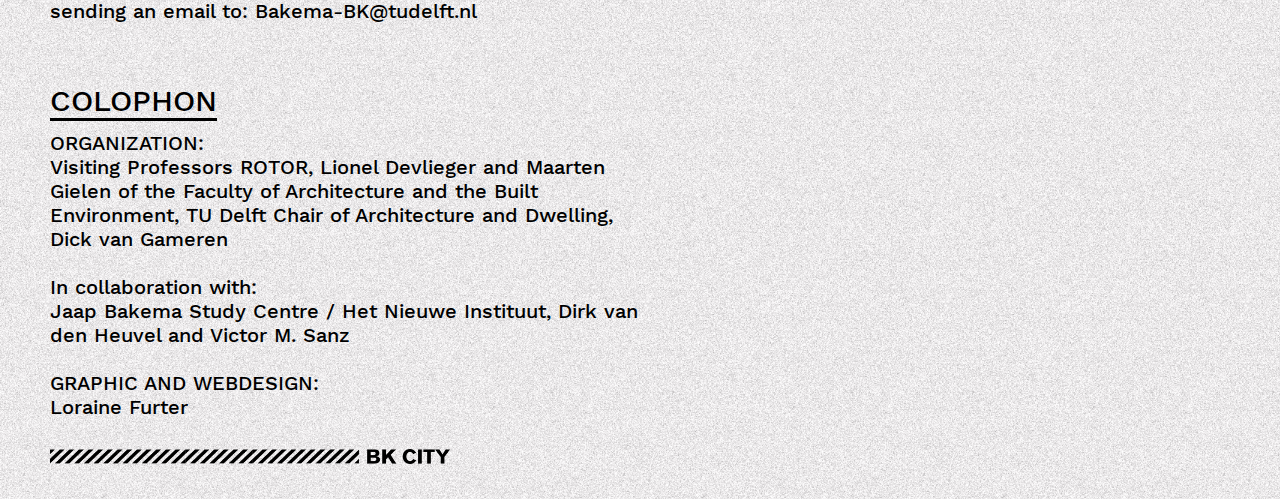
==== commit 6b655838: "first version booklet" ====
--- a/beta/index.html
+++ b/beta/index.html
@@ -9,8 +9,8 @@
     <meta http-equiv="Cache-Control" content="no-cache">
     <link rel="icon" type="image/png" href="cursor-32.png">
     <link rel="stylesheet" href="style.css">
-    <!--<link rel="stylesheet" href="print.css" media="print">-->
-    <link rel="stylesheet" href="print-poster.css" media="print">
+    <link rel="stylesheet" href="print.css" media="print">
+    <!--<link rel="stylesheet" href="print-poster.css" media="print">-->
     <script src="scripts/jquery-1.9.1.js"></script>
     <script src="scripts/jquery-ui-1.9.2.custom.js"></script>
 </head>
@@ -20,232 +20,671 @@
             <a href="#theme"><li>Theme</li></a>
             <a href="#context"><li>Context</li></a>
             <a href="#program"><li>Program</li></a>
+            <a href="#"><li class="small-screen-only">→</li></a>
             <a href="#speakers"><li>Speakers</li></a>
             <a href="#location"><li>Location</li></a>
             <a href="#register"><li>Register</li></a>
-            <a href=""><li>Print booklet</li></a>
+            <!--<a href=""><li class="big-screen-only">Print booklet</li></a>-->
         </ul>
     </nav>
 
     <div class="print-poster-container">
-
-        <h1 class="">
-            <span class="draggable">D</span><span class="draggable">E</span><br><span class="draggable">C</span><span class="draggable">O</span><span class="draggable">N</span><span class="draggable">S</span><br><span class="T draggable">T</span><span class="draggable">R</span><span class="U draggable">U</span><span class="draggable">C</span><br><span class="T draggable">T</span><span class="I draggable">I</span><span class="O draggable">O</span><span class="draggable">N</span>
-        </h1>
-        <div class="cover-info draggable">
-            <p><b>An International Symposium on the Practices of Off-site Reuse in Architecture</b><br>
-            Faculty of Architecture and the Built Environment, TU Delft</p>
-            <p><b>Visiting Professors<span class="no-screen">:</span> ROTOR</b><br>Chair of Architecture and Dwelling / <br>Jaap Bakema Study Centre</p>
-            <p><b>April 24-25, 2017</b></p>
-        </div>
-        <div class="text draggable" id="theme">
-            <h2>THEME</h2>
-            <!--<div class="no-screen cover-info" style="position: initial; float: right; padding: 0 0 6mm 8mm; margin-right: -4cm;">
-                <p><b>An International Symposium on the Practices of Off-site Reuse in Architecture</b><br>
-                Faculty of Architecture and the Built Environment, TU Delft</p>
-                <p><b>Visiting Professors: ROTOR</b><br>Chair of Architecture and Dwelling / Jaap Bakema Study Centre</p>
+        <div id="print-page-1" class="print-page">
+            <h1 class="">
+                <span class="draggable">D</span><span class="draggable">E</span><br><span class="draggable">C</span><span class="draggable">O</span><span class="draggable">N</span><span class="draggable">S</span><br><span class="T draggable">T</span><span class="draggable">R</span><span class="U draggable">U</span><span class="draggable">C</span><br><span class="T draggable">T</span><span class="I draggable">I</span><span class="O draggable">O</span><span class="draggable">N</span>
+            </h1>
+            <div class="cover-info draggable">
+                <p><b>An International Symposium on <span class="booklet-only"><br></span>Off-site Reuse in Architecture</b></p>
+                <p>With <b>ROTOR as Visiting Professors</b> of <span class="booklet-only"><br></span>the Faculty of Architecture and the Built Environment, TU Delft</p>
+                <p>Organised by the Chair of Architecture and Dwelling / Jaap Bakema Study Centre</p>
                 <p><b>April 24-25, 2017</b></p>
-            </div>-->
-            <!--<p class="no-screen poster-only"><span style="font-family: League Gothic; font-size: 32pt; float: right;">DECONSTRUCTION</span></p>-->
-            <div class="no-screen poster-only" style="position: absolute; right: 0; height: 9cm; font-family: League Gothic; font-weight: bold; font-size: 277pt; letter-spacing: 4pt; -webkit-transform: rotate(-90deg); -moz-transform: rotate(-90deg); -ms-transform: rotate(-90deg); margin-top: 19.5cm; margin-right: -28.5cm;">DECONSTRUCTION</div>
-            <p>The topic of <span class="no-poster">this conference</span> <span class="poster-only">the <span class="poster-less-letter-spacing"><b>2017 International Symposium of the Faculty of Architecture and the Built Environment — TU Delft, with visiting professors ROTOR,</b> </span></span> is off-site reuse <span class="poster-only"><br></span>in architecture, a practice that involves salvaging components and materials from buildings that have reached the end of their life cycle, in order to reuse <span class="poster-only"><br></span>them elsewhere. Off-site reuse has been a common practice for centuries; however, during the twentieth century it became a forgotten art as most buildings <span class="poster-only"><br></span><span class="poster-less-letter-spacing">were built with no idea about reuse and the concomitant</span> question of sustainability. Today, the idea of off-site <span class="poster-only"><br></span>reuse is once again gaining momentum as the linear modes of materials consumption proper to the <span class="poster-only"><br></span>age of industrialization are being questioned.</p>
-            <p>Yet, in a highly streamlined building industry, many <span class="poster-less-letter-spacing">obstacles and tenacious routines need to be overcome</span> <span class="poster-only"><br></span>to make these practices more than marginal again. <span class="poster-less-letter-spacing">Legislations need to be rewritten, certification protocols</span> <span class="poster-only"><br></span>to be reinvented; designers need to change habits, engineers to rethink component assembly technologies, etc. In the past decades, deconstruction professionals, designers and other experts have pushed this agenda <span class="poster-only"><br></span>and made some valuable progress. This symposium will bring several of these actors together in order to gauge where we stand now, what lies ahead and what <span class="poster-only"><br></span>progress is within reach, in terms of engineering, <span class="poster-only"><br></span>design and overall policy.</p>
-            <p>The breached topics will fall under the following headings: </p>
-            <p class="theme-questions">— What might off-site reuse mean in terms <span class="poster-only"><br></span>of building culture, heritage and social value?<br>
-            — How to deconstruct existing buildings <span class="poster-only"><br></span>slated for demolition practically? What are <span class="poster-only"><br></span>the technological, logistical and adminis<span class="poster-only">-<br></span>trative implications?<br>
-            — What design challenges, but also opportunities lie in the integration of existing components in new structures?<br>
-            — How to design buildings in such a way <span class="poster-only"><br></span>that you maximize its potential for later reuse, on site, but also off-site? Is the “legolization” <span class="poster-only"><br></span>of the building industry within reach? And <span class="poster-only"><br></span>is it desirable?</p>
-        </div>
-        <div class="text draggable no-print" id="context">
-            <h2>CONTEXT</h2>
-            <p>The conference Deconstruction and this publication are part of the Visiting Professorship of Rotor — Lionel Devlieger and Maarten Gielen—at the Faculty of Architecture and the Built Environment, TU Delft, in collaboration with the Jaap Bakema Study Centre (JBSC) and Het Nieuwe Instituut, in Spring 2017.</p>
-            <p>Representing a new approach to contemporary architectural practice, Rotor develops critical positions on design, material resources and waste through research, exhibitions, writings and conferences. Core element of their professorship is a special studio, focused on the deconstruction of modernist and contemporary buildings slated for demolition, to make their components available for a redesign assignment.</p>
-            <p>With the Visiting Professors programme The Faculty of Architecture and The Built Environment attracts nationally and internationally renowned designers to contribute to the renewal of research and education with their outlooks and networks.</p>
-        </div>
-        <div class="text draggable" id="program">
-            <h2>PROGRAM</h2>
-            <h3>Monday, April 24th</h3>
+            </div>
+            <div class="booklet-only logo-cover"><img class="logo" src="logo-BK-black.png" /></div>
+        </div><!-- END print-page-1-->
+
+        <!-- NOT PRINTED IN THE BOOKLET-->
+        <div class="no-print-booklet">
+            <div class="text draggable" id="theme">
+                <h2>THEME</h2>
+                <div class="no-screen poster-only" style="position: absolute; right: 0; height: 9cm; font-family: League Gothic; font-weight: bold; font-size: 277pt; letter-spacing: 4pt; -webkit-transform: rotate(-90deg); -moz-transform: rotate(-90deg); -ms-transform: rotate(-90deg); margin-top: 19.5cm; margin-right: -28.5cm;">DECONSTRUCTION</div>
+                <p>The topic of <span class="no-poster">this conference</span> <span class="poster-only">the <span class="poster-less-letter-spacing"><b>2017 International Symposium of the Faculty of Architecture and the Built Environment — TU Delft, with visiting professors ROTOR,</b> </span></span> is off-site reuse <span class="poster-only"><br></span>in architecture, a practice that involves salvaging components and materials from buildings that have reached the end of their life cycle, in order to reuse <span class="poster-only"><br></span>them elsewhere. Off-site reuse has been a common practice for centuries; however, during the twentieth century it became a forgotten art as most buildings <span class="poster-only"><br></span><span class="poster-less-letter-spacing">were built with no idea about reuse and the concomitant</span> question of sustainability. Today, the idea of off-site <span class="poster-only"><br></span>reuse is once again gaining momentum as the linear modes of materials consumption proper to the <span class="poster-only"><br></span>age of industrialization are being questioned.</p>
+                <p>Yet, in a highly streamlined building industry, many <span class="poster-less-letter-spacing">obstacles and tenacious routines need to be overcome</span> <span class="poster-only"><br></span>to make these practices more than marginal again. <span class="poster-less-letter-spacing">Legislations need to be rewritten, certification protocols</span> <span class="poster-only"><br></span>to be reinvented; designers need to change habits, engineers to rethink component assembly technologies, etc. In the past decades, deconstruction professionals, designers and other experts have pushed this agenda <span class="poster-only"><br></span>and made some valuable progress. This symposium will bring several of these actors together in order to gauge where we stand now, what lies ahead and what <span class="poster-only"><br></span>progress is within reach, in terms of engineering, <span class="poster-only"><br></span>design and overall policy.</p>
+                <p>The breached topics will fall under the following headings: </p>
+                <p class="theme-questions">— What might off-site reuse mean in terms <span class="poster-only"><br></span>of building culture, heritage and social value?<br>
+                — How to deconstruct existing buildings <span class="poster-only"><br></span>slated for demolition practically? What are <span class="poster-only"><br></span>the technological, logistical and adminis<span class="poster-only">-<br></span>trative implications?<br>
+                — What design challenges, but also opportunities lie in the integration of existing components in new structures?<br>
+                — How to design buildings in such a way <span class="poster-only"><br></span>that you maximize its potential for later reuse, on site, but also off-site? Is the “legolization” <span class="poster-only"><br></span>of the building industry within reach? And <span class="poster-only"><br></span>is it desirable?</p>
+            </div>
+            <div class="text draggable no-print" id="context">
+                <h2>CONTEXT</h2>
+                <p>The conference Deconstruction and this publication are part of the Visiting Professorship of Rotor — Lionel Devlieger and Maarten Gielen—at the Faculty of Architecture and the Built Environment, TU Delft, in collaboration with the Jaap Bakema Study Centre (JBSC) and Het Nieuwe Instituut, in Spring 2017.</p>
+                <p>Representing a new approach to contemporary architectural practice, Rotor develops critical positions on design, material resources and waste through research, exhibitions, writings and conferences. Core element of their professorship is a special studio, focused on the deconstruction of modernist and contemporary buildings slated for demolition, to make their components available for a redesign assignment.</p>
+                <p>With the Visiting Professors programme The Faculty of Architecture and The Built Environment attracts nationally and internationally renowned designers to contribute to the renewal of research and education with their outlooks and networks.</p>
+            </div>
+        </div><!-- END no-print-booklet section-->
+
+        <div id="print-page-2" class="print-page booklet-only">
+            <p class="booklet-quote">‘Design for deconstruction’, or DfD, as it is often known — is a pragmatic, industry approach to the cradle to cradle idea. We would note that “deconstruction”, in this usage owes more to the construction industry than to continental philosophy. The United States’ National Institute of Building sciences refers to deconstruction in their Whole Building Design Guide as… the “systematic disassembly of a building generally in the reverse order, of construction, in an economical and safe fashion for the purposes of preserving materials for their reuse”. In the DfD approach, materials and assemblage systems are selected in readiness for the end of the buildings’ life, so that they are better able to be upcycled, rather than laid waste or poorly recycled. The aspiration of design for deconstruction is to code the logic of unmaking into the building from the very earliest point of its making.</p>
+            <p class="booklet-quote-caption">Cairns, Stephen, and Anne M. Jacobs (2014). <i>Buildings Must Die: A Perverse View of Architecture</i>. Cambridge (MA): MIT Press, p. 225.</p>
+            <div class="folio-left booklet-only">2</div>
+        </div><!-- END print-page-2-->
+
+        <div id="print-page-3" class="print-page booklet-only">
+            <figure>
+                <img src="images/rotor-12.jpg" />
+                <figcaption></figcaption>
+            </figure>
+            <figure>
+                <img src="images/rotor-fortis-1.jpg" />
+                <figcaption></figcaption>
+            </figure>
+            <div class="folio-right booklet-only">3</div>
+            <div class="booklet-only running-title-right">Pictures by Rotor</div>
+        </div><!-- END print-page-3-->
+
+        <div id="print-page-4" class="print-page booklet-only">
+            <h3 style="margin-top: 0;">Studio Rotor: Deconstruction</h3>
+            <p>For the spring semester 2016-2017 the Faculty of Architecture and the Built Environment welcomes as Visiting Professors Lionel Devlieger and Maarten Gielen of the Brussels based office Rotor. Being a relatively young office, their work is representative for a new kind of emerging practice in architecture, in which various disciplines are combined - from research and exhibition making to material studies and re-use strategies. Rotor made its fame with their installation ‘Usus / Usures’ at the Belgian Pavilion at the Venice Biennale of 2010. ‘Usus / Usures’ was entirely made up from salvaged building components, which are usually overlooked and treated as waste, such as carpet, stairs, railings <i>et cetera</i>. These elements were exhibited in an isolated manner as to draw closer attention to their own intrinsic qualities, despite, or perhaps exactly because of their anonymous and ordinary appearance, and because of the traces of wear and tear caused by everyday use.</p>
+            <p>From thereon Rotor continued its critical investigation in sustainability issues in architecture in various projects and exhibitions, including the Oslo Triennale 2013 ‘Behind the Green Door’ and the 2016 exhibition ‘Constellations’ at the Architecture Centre Arc en Rêve in Bordeaux. This year, Rotor was awarded for its innovative work with the annual Blueprint Architecture Award and the Global Award for Sustainable Architecture, while Maarten Gielen received the Young Maaskant Prize 2015 of the city of Rotterdam.</p>
+            <p>Core element of the Rotor Visiting Professorship is a special MSc studio that focuses on the deconstruction of modernist and contemporary buildings slated for demolition, as to make their components available for a radical redesign assignment. The studio will be an intense 10-weeks workshop programme combining archival research, building analysis, site visits and radical redesign.</p>
+            <p>The studio will follow the iterative cycles of data collection and analysis, research and design. Three case studies will be investigated to challenge the limits of material re-use. Students will be challenged to rethink architectural design and history from the questions of re-use in the broadest sense imaginable: re-use of ideas, of composition and building techniques, re-use of knowledge, of archives and memory, re-use of materials and of building elements.</p>
+            <p>Archive seminars at Het Nieuwe Instituut are part of the studio as to analyse the selected historical cases. These are from the historical production of Dutch Structuralism. Apart from collecting information, producing overviews of design development etc., the main question involves what elements of this historical production lend themselves for re-use?</p>
+            <div class="folio-left booklet-only">4</div>
+            <div class="booklet-only running-title-left">Dirk van den Heuvel — Studio Rotor: Deconstruction</div>
+        </div><!-- END print-page-4-->
+
+        <div id="print-page-5" class="print-page booklet-only">
+            <p>Next to the dossiers of Dutch Structuralism other architects’ collections from the national archive of Het Nieuwe Instituut as well as iconic, contemporary projects will also be part of the research as to enable comparative analyses, in terms of performance, potential for recycling and reappropriation, including aesthetic possibilities. From this point of view, the archive is not to be considered an ‘art historical’ reservoir that houses the canon of Dutch architecture, but the archive is a resource providing basic building material, as well as an active element for the (re)design of projects.</p>
+            <p>This question of re-using existing buildings, their history and the archive has also a literal dimension: how can the historical buildings be taken apart into elements (construction, materials) and re-assembled in new ways. Through a practice of material re-use buildings themselves are to be reconsidered as repositories, not just of materials but also of knowledge and past practices that might find new applications, becoming part of new value systems.</p>
+            <p>The question is also intended as a provocation to trigger a debate on the value and role of history and the archive in contemporary architectural design. Not only does this approach entail the urgent questions of sustainability and re-use, but it also implies a need for a different view on history and the historical production as a resource for innovation. </p>
+            <h4 style="padding: 13pt 0;">Public Activities</h4>
+            <figure style="float: right; margin-left: 20px;">
+                <img src="images/rotor-4.jpg" />
+                <figcaption>Picture by Rotor</figcaption>
+            </figure>
+            <p>The start of the Rotor Visiting Professorship is marked by an international conference on deconstruction and re-use, as to present and debate the central issues of the studio. International experts will present new innovative design approached and inspiring best cases. Midway the studio, a public lecture by Rotor will take place, while at the end of the studio presentations will be combined with public reviews with special guests.</p>
+            <p>The archival research (including two research seminars) will be co-organized with the Jaap Bakema Study Centre at Het Nieuwe Instituut in Rotterdam.</p>
+            <p>Results of the studio will include: inventories and analyses, design concepts and proposals, exhibition presentations.</p>
+            <p><br><br>Dirk van den Heuvel</p>
+            <div class="folio-right booklet-only">5</div>
+            <div class="booklet-only running-title-right">Deconstruction</div>
+        </div><!-- END print-page-5-->
+
+        <div id="print-page-6" class="print-page booklet-only">
+            <h3 style="margin-top: 0;">Urban Mining, Salvaging Materials. Conference statement</h3>
+            <p>The topic of this conference — off-site building components reuse — might seem narrow and, at first sight, thinly relevant to an architectural education programme. We are talking about how to disassemble one component from a building that is meant to disappear, and how to integrate it into a new realization. We will be discussing demolition and dismantling technologies, logistics, industrial design of components, second hand markets. We will be reflecting upon legal issues, questions of liability, certification, taxation, employment opportunities, etc. Yet we believe, and this conviction motivates both the symposium and the studio, that these seemingly peripheral but profoundly concrete questions, outline, in filigree, the central challenges for the development of a circular building industry. </p>
+            <figure style="float: left; margin-right: 20px; margin-top: 11pt;">
+                <img src="images/rotor-6.jpg" />
+                <figcaption>Photograph by Olivier Beart</figcaption>
+            </figure>
+            <p>The urge to build greener, like environmentalism, appeared in the late 1960’s, early 1970’s, but was dominated for decades by the question of energy efficiency. A green building was a building that consumed less fossil fuels than its ‘unsustainable’ equivalent. The focus was later on how much CO2 a building emitted during its ‘operational life’. Only recently did one start to take that building’s entire lifecycle into account. Experts now calculate, for instance, how much energy was used to extract, transform, transport and assemble all components of a building before it starts operating. That quantity, the total embodied energy, is but one of the parameters assessed during a life cycle analysis (LCA), the increasingly popular but tediously complicated account of a building’s impact during its lifecycle; a cycle that runs from origination until demolition. Evaluating the impact of the disposal of the remains is equally part of such an assessment. These calculations have allowed a recent, direly needed reappraisal of eminently material problems such as the depletion of the natural resources and the troublesome accumulation of waste materials caused by the building industry, out of which almost nothing but low grade, down-cycled products can be derived. </p>
+
+            <div class="folio-left booklet-only">6</div>
+            <div class="booklet-only running-title-left">Rotor — Urban Mining, Salvaging Materials. Conference statement</div>
+        </div><!-- END print-page-6-->
+
+        <div id="print-page-7" class="print-page booklet-only">
+            <p>Therefore, bending our materials economy, in this case our building materials economy, from a linear arrow to a circular loop, has become the latest urgency. Public authorities in many European countries are now issuing regulations in favour of a circular economy. But the gap between intentions and day-to-day practice is wide. Planned obsolescence and the wasting of material resources still seems inscribed into the DNA of today’s businesses, also in the construction sector. To shift the current state of affairs, three different courses of action in favour of a circular building economy should be pushed forward: </p>
             <table>
                 <tr>
-                    <td><b>14:30</b></td><td>Welcome by <b>Dean Peter Russell</b></td>
+                    <td>1.</td><td>The first one of these wants to change how buildings are made. It is the engineer’s approach. It is also referred to as Design for Deconstruction or Design for Change. It implies that if precious resources are wasted when a building reaches the end of its lifecyle, buildings should be conceived differently. They should be designed in such a way that they are easy to modify, as to preclude functional obsolescence, or easy to disassemble, without the loss of component functionality and value.</td>
                 </tr>
                 <tr>
-                    <td><b>14:40</b></td><td>Welcome by hosting chair / JBSC<br><b>Dick van Gameren</b> / <b>Dirk van den Heuvel</b></td>
+                    <td>2.</td><td>The second course of action, urges primarily for different business models, which would unyoke a builder’s profitability from the necessity to sell goods, and thus to consume material resources. An example is architect Thomas Rau, who advocates the servitisation of built infrastructures: so-called end-users would no longer be paying for goods (buildings), they would pay for services (access to, heated, lit, and ventilated spaces). The provider of these services, who is also the owner of the building and its contained equipment, will necessarily manage his property carefully and make sure that its operational life would be a long as possible. Wastefulness will be minimized. </td>
                 </tr>
                 <tr>
-                    <td id="24-14-50"><b>14:50</b></td><td>Introduction by Rotor<br><a href="#LionelDevlieger">Lionel Devlieger</a> and <a href="#MaartenGielen">Maarten Gielen</a></td>
-                </tr>
-                <tr>
-                    <td id="24-15-00"><b>15:00–<br>17:30</b></td>
-                    <td>
-                        <h4>Re-situating Reuse</h4>
-                        <p><i>How to understand the practices of off-site reuse against <span class="poster-only"><br></span>the history of modern architecture and industrialized building? Why did off-site reuse became marginalized after WWII? And how to approach the topic from a heritage point of view? This session takes a historical look on urgent contemporary issues.</i></p>
-                        <p><a href="#LionelDevlieger">Lionel Devlieger</a> (Engineer-architect and architectural historian, principal of Rotor, Brussels) — <i>Demolition and reuse in history. Examples from 18th, 19th and 20th century Brussels</i></p>
-                        <p><a href="#AnnetteCondello">Annette Condello</a> (Architectural historian, senior lecturer at Curtin University, Perth) — <i>Spolia as luxury</i></p>
-                        <p><a href="#StephanievandeVoorde">Stephanie van de Voorde</a> (VUB; engineer-architect and architectural historian) — <i>The specificity of post-war <span class="poster-only"><br></span>building materials</i></p>
-                        <p><a href="#WesseldeJonge">Wessel de Jonge</a> (TU Delft, practicing architect and architectural heritage expert) — <i>Components removal <span class="poster-only"><br></span>and re-installation in modern heritage projects</i></p>
-                    </td>
+                    <td>3.</td><td>A third course of action — the one that to us at Rotor seems most within reach — is that of urban mining. Instead of trying to change how the current industry works, it focuses on the task of salvaging a maximum of material value from the built environment as it exists today. Urban mining, as any form of mining, can go from the most brute (the equivalent of the open pit mining with heavy machinery, i.e. recycling), to the most sophisticated - similar to the careful extraction of solid blocs of natural stone, whereby the original features and functional qualities of the component are preserved, i.e. reuse.</td>
                 </tr>
             </table>
-
-            <h3>Tuesday, April 25th</h3>
-            <table>
-                <tr>
-                    <td id="25-9-30"><b>9:30–<br>12:00</b></td>
-                    <td>
-                        <h4>Conditions for Productive Reuse</h4>
-                        <p><i>What logistic, legal and economic challenges lie ahead? How can we make deconstruction and building component salvage work? What might be viable business models? Who are the allies, who the enemy?  This session discusses the practicalities of deconstruction as opposed to demolition.</i></p>
-                        <p><a href="#AnneNicklin">Anne Nicklin</a> (Architect, Director of the Building Materials Reuse Association) — <i>The professional building materials reuse sector in the US. Recent achievements and challenges ahead</i></p>
-                        <p><a href="#TedReiff">Ted Reiff</a> (Founder and president of The ReUse People of America, Inc) — <i>The Reuse People of America. Current business model and perspectives for development</i></p>
-                        <p><a href="#JanJongert">Jan Jongert</a> (Architect, founder of Superuse Architecten, Rotterdam) — <i>SuperUse, Shortcutting material flows in the Netherlands for two decades</i></p>
-                    </td>
-                </tr>
-                <tr>
-                    <td id="25-14-00"><b>14:00–<br>17:00</b></td>
-                    <td>
-                        <h4>Future Reuse</h4>
-                        <p><i>What qualities are (re)introduced by designing with reused components? How to design for future reuse? How to anticipate future disassembly and productive deconstruction practices? This third session presents challenging and advanced examples in reuse design of today</i>.</p>
-                        <p><a href="#IzaskunChinchilla">Izaskun Chinchilla</a> (Architect, Principal Izaskun Chinchilla Architects; Senior Teaching Fellow and Senior Research Associate, Barlett School of Architecture) — <i>Casa Solariega <span class="poster-only"><br></span>and other projects</i></p>
-                        <p><a href="#EvaPrats">Eva Prats</a> (Architect, Principal of Flores Prats, Barcelona) — <span class="poster-only"><br></span><i>The discipline of the existing: Sala Beckett Theatre and Drama Centre in Barcelona</i></p>
-                        <p><a href="#MarkGorgolewski">Mark Gorgolewski</a> (Architect, Professor at Ryerson University, Toronto) — <i>Resource Salvation - The Architecture of Reuse</i></p>
-                        <p><a href="#FelixHeisel">Felix Heisel</a> (Architect, head of research Professorship of Sustainable Construction Karlsruhe Institute of Technology (KIT), and ETH Zurich’s Future Cities Laboratory (FCL), Singapore) — <i>Building an Urban Mine. The example of <span class="poster-only"><br></span>UMAR in Switzerland.</i></p>
-                        <p><a href="#ReinierdeGraaf">Reinier de Graaf</a> (Architect, Partner of OMA, Rotterdam) — <span class="poster-only"><br></span><i>The case of Timmerhuis, Rotterdam</i></p>
-                    </td>
-                </tr>
-            </table>
-        </div>
+            <div class="folio-right booklet-only">7</div>
+            <div class="booklet-only running-title-right">Deconstruction</div>
+        </div><!-- END print-page-7-->
+
+        <div id="print-page-8" class="print-page booklet-only">
+            <p>In this symposium, meant to be pragmatic without shunning the contemplative, we will focus first and foremost on the third approach. <span class="booklet-only"><br></span>The entire second session is dedicated to concrete examples, from the US and the Netherlands, of practices which engage in value identification <span class="booklet-only"><br></span>and/or building components salvage. Studying these actors and their <span class="booklet-only"><br></span>day-to-day operations, will, to our view, also yield interesting lessons for <span class="booklet-only"><br></span>the DfD approach. </p>
+            <p>Companies that are engaging in large scale salvage operations of reuseable building components are still rare, but their number will probably expand in the years to come. It is interesting to observe how this echoes a larger phenomenon, the emergence of the remanufacturing industry. Remanufacturing is defined as ‘the rebuilding of a product to specifications of the original manufactured product using a combination of reused, repaired and new parts’ (Wikipedia). It is growing big in the automotive and aeronautic sector, under the impulse of specific measures, such as a French law from 2015 that forces every car mechanic in France to offer the remanufactured, second hand components as a (cheaper) alternative to the purchase of new component. It offers in any case a model for a thriving economical sector that is not relying on the consumption of raw materials, while equally avoiding the risk of putting all means of production and all ownership in the hands of a few omnipotent players (as under option 2). </p>
+            <figure style="margin-top: 11pt;">
+                <img src="images/rotor-3.jpg" />
+                <figcaption>Pictures by Rotor</figcaption>
+            </figure>
+            <div class="folio-left booklet-only">8</div>
+            <div class="booklet-only running-title-left">Rotor — Urban Mining, Salvaging Materials. Conference statement</div>
+        </div><!-- END print-page-8-->
+
+        <div id="print-page-9" class="print-page booklet-only">
+            <p>Now it must also be observed that most of the products (engines, tires, copiers, cell-phones, …) that come into consideration for remanufacturing differ from buildings in that they had been serially produced originally. Even if buildings contain numerous components produced in industrial series (lighting fixtures, door hinges, nuts, bolts and steel profiles, they are almost all unique, tailor-made to a specific site and answering specific functional and aesthetic requirements. If every construction site is unique, that means that every deconstruction site will be unique as well. As long as buildings will not become serial products, their careful dismantling will require ad-hoc experts, capable of adapting their course of action to circumstances. This means the activity will remain investment-heavy in terms of labour force. At Rotor Deconstruction, we calculated that dismantling on average requires 7 times more personnel than evacuating the same amount of materials using the ‘classical’, destructive methods with motorized equipment. Considering the cost of workforce this imposes serious limitations on the economic feasibility of deconstruction activities. But the argument can be turned around, and seen as an opportunity to create manual jobs, especially in dense city centres, where the disappearance of industrial activity contributes to high unemployment rates.</p>
+            <figure style="margin-top: 11pt;">
+                <img src="images/rotor-5.jpg" />
+                <figcaption></figcaption>
+            </figure>
+            <div class="folio-right booklet-only">9</div>
+            <div class="booklet-only running-title-right">Deconstruction</div>
+        </div><!-- END print-page-9-->
+
+        <div id="print-page-10" class="print-page booklet-only">
+            <p>The disparity of the built environment brings us to another topic, which is the question of heritage. Looking at a building as an assemblage of elements that can be dismantled and reassembled again, possibly into totally new configurations forces us to reassess our understanding of architectural heritage. Until now, the focus in built heritage preservation has been largely on the conservation of the integrity of a design as it was devised by the architect, considered the main author of the assemblage. From that point of view, once the integrity of the building is lost, all is lost. Once you open up the possibility of looking at the heritage question on different scale levels, other forms of equally interesting authorship arise. It happens that we salvage marbles that are now extinct, whose quarries have been totally emptied, or that we reclaim industrial tiles produced with technologies no longer available in factories long closed. Building products such as these, carry not only their share of embodied energy or carbon that can be made useful again, but also embodied culture, that can charge a new project with a supplementary meaning. The first session of the symposium, will be largely dedicated to these issues, in the context of a larger assessment of the relationship between architectural reuse and history. </p>
+            <figure style="margin-top: 11pt;">
+                <img src="images/rotor-11.jpg" />
+                <figcaption>Pictures by Rotor</figcaption>
+            </figure>
+            <div class="folio-left booklet-only">10</div>
+            <div class="booklet-only running-title-left">Rotor — Urban Mining, Salvaging Materials. Conference statement</div>
+        </div><!-- END print-page-10-->
+
+        <div id="print-page-11" class="print-page booklet-only">
+            <p>We believe a thorough historical investigation into past forms of end-of-life-care for buildings is necessary to address where we stand today and where we come from. Documentary evidence tells us that all past eras in the history of architecture featured far-reaching examples of building component reuse that are to be considered best practices from the point of view of resource-efficiency. Specific instances also offer inspiring examples for how this component reuse was organized economically and legally. History, finally, also teaches us how the disappearance of these age-old practices came about, somewhere in the course of the 20th-century, under the combined influence of increased real-estate pressure, an obsession for speed in demolition, the availability of power-machines and explosives, and fiscal constructions that encouraged accelerated building obsolescence. </p>
+            <p>The last session of this symposium will feature a wide range of recent realizations that include either reclaimed components, or that are designed with future reclamation in mind. These presentations will offer the opportunity to gauge the pertinence and reproducibility of these  approaches with the considerations about economics and salvage logistics in mind. But it will also show how designers compose functional assemblage while exploiting the embodied culture that these components carry along. </p>
+            <figure style="margin-top: 11pt;">
+                <img src="images/rotor-7.jpg" />
+                <figcaption></figcaption>
+            </figure>
+            <div class="folio-right booklet-only">11</div>
+            <div class="booklet-only running-title-right">Deconstruction</div>
+        </div><!-- END print-page-11-->
+
+        <div id="print-page-12" class="print-page booklet-only">
+            <p>The architecture studio for which this symposium is the launching pad is equally entitled Deconstruction. It will combine the meticulous analysis of a series of study cases - one newly erected building that anticipated future disassembly, one that has been taken down and might be reassembled soon, and another one that is slated for - at least partial - demolition, with a series of specific design challenges with reclaimed components. The idea is to expose the students to all aspects of building component reclamation and reuse. From archival study over transport logistics to integration into a newly built assemblage, with all that this entails. </p>
+            <p>We wish to thank the Faculty of Architecture and the Built Environment at TU Delft for inviting us this semester, and for setting up this symposium, with the help of Het Nieuwe Instituut and the Jaap Bakema Study Centre, in particular Dirk van den Heuvel and Victor Munoz Sanz for hosting and co-organising, as well as Jacques Vink, who will assist us at teaching the studio.</p>
+            <p><br><br>Lionel Devlieger<br>
+            Maarten Gielen<br>
+            for Rotor</p>
+            <div class="folio-left booklet-only">12</div>
+            <div class="booklet-only running-title-left">Rotor — Urban Mining, Salvaging Materials. Conference statement</div>
+        </div><!-- END print-page-12-->
+
+        <div id="print-page-13" class="print-page booklet-only">
+            <figure>
+                <img src="images/rotor-13.jpg" />
+                <figcaption></figcaption>
+            </figure>
+            <figure style="margin-top: 11pt;">
+                <img src="images/rotor-fortis-2.jpg" />
+                <figcaption>Pictures by Rotor</figcaption>
+            </figure>
+            <div class="folio-right booklet-only">13</div>
+            <div class="booklet-only running-title-right">Deconstruction</div>
+        </div><!-- END print-page-13-->
+
+        <div id="print-page-14" class="print-page booklet-only">
+            <figure>
+                <img src="images/rotor-8.jpg" />
+                <figcaption></figcaption>
+            </figure>
+            <figure>
+                <img src="images/rotor-1.jpg" />
+                <figcaption></figcaption>
+            </figure>
+            <div class="folio-left booklet-only">14</div>
+            <div class="booklet-only running-title-left">Pictures by Rotor</div>
+        </div><!-- END print-page-14-->
+
+        <div id="print-page-15" class="print-page booklet-only">
+            <div class="booklet-quote">
+                <p>Definitions<br><br>
+                For the purposes of this Directive, the following definitions shall apply:<br>
+                <table>
+                    <tr>
+                        <td>1.</td><td>‘Waste’ means any substance or object which the holder discards or intends or is required to discard;</td>
+                    </tr>
+                    <tr>
+                        <td></td><td>[…]</td>
+                    </tr>
+                    <tr>
+                        <td>13.</td><td>‘Re-use’ means any operation by which products or components that are not waste are used again for the same purpose for which they were conceived;</td>
+                    </tr>
+                    <tr>
+                        <td></td><td>[…]</td>
+                    </tr>
+                    <tr>
+                        <td>16.</td><td>‘Preparing for re-use’ means checking, cleaning or repairing recovery operations, by which products or components of products that have become waste are prepared so that they can be re-used without any other pre-processing;</td>
+                    </tr>
+                    <tr>
+                        <td>17.</td><td>‘Recycling’ means any recovery operation by which waste materials are reprocessed into products, materials or substances whether for the original or other purposes. It includes the reprocessing of organic material but does not include energy recovery and the reprocessing into materials that are to be used as fuels or for backfilling operations;</td>
+                    </tr>
+                    <tr>
+                        <td>1.</td><td>The following waste hierarchy shall apply as a priority order in waste prevention and management legislation and policy:<br>
+                        (a) prevention;<br>
+                        (b) preparing for re-use;<br>
+                        (c) recycling;<br>
+                        (d) other recovery, e.g. energy recovery; and<br>
+                        (e) disposal.</p></td>
+                    </tr>
+                </table>
+
+                <p class="booklet-quote-caption">DIRECTIVE 2008/98/EC Of the European Parliament and of the Council of 19 November 2008, article 4</p>
+            </div>
+            <div class="folio-right booklet-only">15</div>
+            <div class="booklet-only running-title-right">Deconstruction</div>
+        </div><!-- END print-page-15-->
+
+        <div class="text draggable" id="program">
+            <div id="print-page-16" class="print-page">
+                <h2>PROGRAM</h2>
+                <h3>Monday, April 24th</h3>
+                <table>
+                    <tr>
+                        <td><b>14:30</b></td><td>Welcome by <b>Dean Peter Russell</b></td>
+                    </tr>
+                    <tr>
+                        <td><b>14:40</b></td><td>Welcome by hosting chair / JBSC<br><b>Dick van Gameren</b> / <b>Dirk van den Heuvel</b></td>
+                    </tr>
+                    <tr>
+                        <td id="24-14-50"><b>14:50</b></td><td>Introduction by Rotor<br><a href="#LionelDevlieger">Lionel Devlieger</a> and <a href="#MaartenGielen">Maarten Gielen</a></td>
+                    </tr>
+                    <tr>
+                        <td id="24-15-00"><b>15:00–<br>17:30</b></td>
+                        <td>
+                            <h4>Re-situating Reuse</h4>
+                            <p><i>How to understand the practices of off-site reuse against <span class="poster-only"><br></span>the history of modern architecture and industrialized building? Why did off-site reuse became marginalized after WWII? And how to approach the topic from a heritage point of view? This session takes a historical look on urgent contemporary issues.</i></p>
+                            <p><a href="#LionelDevlieger">Lionel Devlieger</a> (Engineer-architect and architectural historian, principal of Rotor, Brussels) — <i>Demolition and reuse in history. Examples from 18th, 19th and 20th century Brussels</i></p>
+                            <p><a href="#AnnetteCondello">Annette Condello</a> (Architectural historian, senior lecturer at Curtin University, Perth) — <i>Spolia as luxury</i></p>
+                            <p><a href="#StephanievandeVoorde">Stephanie van de Voorde</a> (VUB; engineer-architect and architectural historian) — <i>The specificity of post-war <span class="poster-only"><br></span>building materials</i></p>
+                            <p><a href="#WesseldeJonge">Wessel de Jonge</a> (TU Delft, practicing architect and architectural heritage expert) — <i>Components removal <span class="poster-only"><br></span>and re-installation in modern heritage projects</i></p>
+                        </td>
+                    </tr>
+                </table>
+                <div class="folio-left booklet-only">16</div>
+                <div class="booklet-only running-title-left" style="text-transform: uppercase">Conference program</div>
+            </div><!-- END print-page-16-->
+            <div id="print-page-17" class="print-page">
+                <h3>Tuesday, April 25th</h3>
+                <table>
+                    <tr>
+                        <td id="25-9-30"><b>9:30–<br>12:00</b></td>
+                        <td>
+                            <h4>Conditions for Productive Reuse</h4>
+                            <p><i>What logistic, legal and economic challenges lie ahead? How can we make deconstruction and building component salvage work? What might be viable business models? Who are the allies, who the enemy?  This session discusses the practicalities of deconstruction as opposed to demolition.</i></p>
+                            <p><a href="#AnneNicklin">Anne Nicklin</a> (Architect, Director of the Building Materials Reuse Association) — <i>The professional building materials reuse sector in the US. Recent achievements and challenges ahead</i></p>
+                            <p><a href="#TedReiff">Ted Reiff</a> (Founder and president of The ReUse People of America, Inc) — <i>The Reuse People of America. Current business model and perspectives for development</i></p>
+                            <p><a href="#JanJongert">Jan Jongert</a> (Architect, founder of Superuse Architecten, Rotterdam) — <i>SuperUse, Shortcutting material flows in the Netherlands for two decades</i></p>
+                        </td>
+                    </tr>
+                    <tr>
+                        <td id="25-14-00"><b>14:00–<br>17:00</b></td>
+                        <td>
+                            <h4>Future Reuse</h4>
+                            <p><i>What qualities are (re)introduced by designing with reused components? How to design for future reuse? How to anticipate future disassembly and productive deconstruction practices? This third session presents challenging and advanced examples in reuse design of today</i>.</p>
+                            <p><a href="#IzaskunChinchilla">Izaskun Chinchilla</a> (Architect, Principal Izaskun Chinchilla Architects; Senior Teaching Fellow and Senior Research Associate, Barlett School of Architecture) — <i>Casa Solariega <span class="poster-only"><br></span>and other projects</i></p>
+                            <p><a href="#EvaPrats">Eva Prats</a> (Architect, Principal of Flores Prats, Barcelona) — <span class="poster-only"><br></span><i>The discipline of the existing: Sala Beckett Theatre and Drama Centre in Barcelona</i></p>
+                            <p><a href="#MarkGorgolewski">Mark Gorgolewski</a> (Architect, Professor at Ryerson University, Toronto) — <i>Resource Salvation - The Architecture of Reuse</i></p>
+                            <p><a href="#FelixHeisel">Felix Heisel</a> (Architect, head of research Professorship of Sustainable Construction Karlsruhe Institute of Technology (KIT), and ETH Zurich’s Future Cities Laboratory (FCL), Singapore) — <i>Building an Urban Mine. The example of <span class="poster-only"><br></span>UMAR in Switzerland.</i></p>
+                            <p><a href="#ReinierdeGraaf">Reinier de Graaf</a> (Architect, Partner of OMA, Rotterdam) — <span class="poster-only"><br></span><i>The case of Timmerhuis, Rotterdam</i></p>
+                        </td>
+                    </tr>
+                </table>
+                <div class="folio-right booklet-only">17</div>
+                <div class="booklet-only running-title-right">Deconstruction</div>
+            </div><!-- END print-page-17-->
+        </div><!-- END div program-->
+
+
+        <div id="print-page-18" class="print-page booklet-only">
+            <p class="booklet-case">Timmerhuis in Rotterdam by OMA / Reinier de Graaf (2013-2015). After winning a closed competition, the multifunctional complex (offices, appartments, public meeting rooms, museum) was realised with an eye on maximum flexibility and the future reuse of its building components.</p>
+            <figure style="margin-top: 11pt;">
+                <img style="" src="images/timmerhuis-1.jpg" />
+                <figcaption>Image courtesy OMA</figcaption>
+            </figure>
+            <figure>
+                <img style="" src="images/timmerhuis-2.jpg" />
+                <figcaption>Image courtesy of OMA; photography by Ossip van Duivenbode</figcaption>
+            </figure>
+            <div class="folio-left booklet-only">18</div>
+            <div class="booklet-only running-title-left">Case: Timmerhuis in Rotterdam by OMA / Reinier de Graaf (2013-2015)</div>
+        </div><!-- END print-page-18-->
+
+        <div id="print-page-19" class="print-page booklet-only">
+            <figure>
+                <img style="" src="images/timmerhuis-3.jpg" />
+                <figcaption>Image courtesy of OMA; photography by Ossip van Duivenbode</figcaption>
+            </figure>
+            <figure>
+                <img style="" src="images/timmerhuis-4.jpg" />
+                <figcaption>Image courtesy of OMA; photography by Ossip van Duivenbode</figcaption>
+            </figure>
+            <div class="folio-right booklet-only">19</div>
+            <div class="booklet-only running-title-right">Deconstruction</div>
+        </div><!-- END print-page-19-->
+
+        <div id="print-page-20" class="print-page booklet-only">
+            <p class="booklet-case">Youth Hostel Ockenburgh in The Hague by Frank van Klingeren (1971-1974). Built in steel, the structure allowed for its salvation by disassembling the building and temporarily storing its components in anticipation of its resurrection at another site in The Hague.</p>
+            <figure style="margin-top: 11pt;">
+                <img src="images/VK-1.jpg" />
+                <figcaption>Courtesy of HVE Architecten bv, Studio Leon Thier, <br>&amp; Stebru Transformatie B.V.</figcaption>
+            </figure>
+            <div class="folio-left booklet-only">20</div>
+            <div class="booklet-only running-title-left">Case: Youth Hostel Ockenburgh in The Hague by Frank van Klingeren (1971-1974)</div>
+        </div><!-- END print-page-20-->
+
+        <div id="print-page-21" class="print-page booklet-only">
+            <figure>
+                <img style="max-height: 23cm; max-width: initial" src="images/VK-2.jpg" />
+                <figcaption>Courtesy of HVE Architecten bv, Studio Leon Thier, &amp; Stebru Transformatie B.V.</figcaption>
+            </figure>
+            <div class="folio-right booklet-only">21</div>
+            <div class="booklet-only running-title-right">Deconstruction</div>
+        </div><!-- END print-page-21-->
+
+        <div id="print-page-22" class="print-page booklet-only">
+            <figure>
+                <img style="max-height: 23cm; max-width: initial;" src="images/VK-3.jpg" />
+                <figcaption>Courtesy of HVE Architecten bv, Studio Leon Thier, <br>&amp; Stebru Transformatie B.V.</figcaption>
+            </figure>
+            <div class="folio-left booklet-only">22</div>
+            <div class="booklet-only running-title-left">Case: Youth Hostel Ockenburgh in The Hague by Frank van Klingeren (1971-1974)</div>
+        </div><!-- END print-page-22-->
+
+        <div id="print-page-23" class="print-page booklet-only">
+            <figure>
+                <img style="max-height: 23cm; max-width: initial" src="images/VK-4.jpg" />
+                <figcaption>Courtesy of HVE Architecten bv, Studio Leon Thier, &amp; Stebru Transformatie B.V.</figcaption>
+            </figure>
+            <div class="folio-right booklet-only">23</div>
+            <div class="booklet-only running-title-right">Deconstruction</div>
+        </div><!-- END print-page-23-->
+
+        <div id="print-page-24" class="print-page booklet-only">
+            <p class="booklet-case">Ministery of Social Affairs in The Hague by Herman Hertzberger (1979-1990). The office building of about 60.000 m2, exponent of welfare state policies and a classic example of Dutch Structuralism in architecture, is currently vacant and awaits redevelopment in combination with partial demolition.</p>
+            <figure style="margin-top: 11pt;">
+                <img style="" src="images/MSZ-1.jpg" />
+                <figcaption>Courtesy of AHH / Herman Hertzberger</figcaption>
+            </figure>
+            <div class="folio-left booklet-only">24</div>
+            <div class="booklet-only running-title-left">Case: Ministery of Social Affairs in The Hague by Herman Hertzberger (1979-1990)</div>
+        </div><!-- END print-page-24-->
+
+        <div id="print-page-25" class="print-page booklet-only">
+            <figure>
+                <img style="" src="images/MSZ-2.jpg" />
+                <figcaption>Courtesy of AHH / Herman Hertzberger</figcaption>
+            </figure>
+            <figure>
+                <img style="" src="images/MSZ-3.jpg" />
+                <figcaption>Courtesy of AHH / Herman Hertzberger</figcaption>
+            </figure>
+            <div class="folio-right booklet-only">25</div>
+            <div class="booklet-only running-title-right">Deconstruction</div>
+        </div><!-- END print-page-25-->
+
+        <div id="print-page-26" class="print-page booklet-only">
+            <figure>
+                <img style="" src="images/MSZ-4.jpg" />
+                <figcaption>Courtesy of AHH / Herman Hertzberger</figcaption>
+            </figure>
+            <div class="folio-left booklet-only">26</div>
+            <div class="booklet-only running-title-left">Case: Ministery of Social Affairs in The Hague by Herman Hertzberger (1979-1990)</div>
+        </div><!-- END print-page-26-->
+
+        <div id="print-page-27" class="print-page booklet-only">
+            <p class="booklet-quote">Demolition:<br>
+An engineering project to reduce a building, structure, paved surface, or utility infrastructure through manual and/or machnized means, with or without the assistance of explosive materials to piles of mixed rubble or debris. Demolition usually provides the quickest method of removing a facility and segregates the debris or rubble into various components for recycling wherever practicable.</p>
+            <p class="booklet-quote-caption">Diven, Richard J., and Mark Shaurette (2010). <i>Demolition. Practices, Technology, and Management</i>. West Lafayette, Indiana (USA): Purdue University Press, p. 172.</p>
+            <div class="folio-right booklet-only">27</div>
+            <div class="booklet-only running-title-right">Deconstruction</div>
+        </div><!-- END print-page-27-->
+
         <div class="text draggable" id="speakers">
-            <h2 style="margin-bottom: -40px;">SPEAKERS</h2>
-            <p id="LionelDevlieger"><b>Lionel Devlieger</b> is an engineer-architect and doctor of architectural history. He founded the association Rotor in 2005 with Maarten Gielen and Tristan Boniver. He was involved in the Usus/Usures exhibitions for the Venice Architecture Biennale, 2010 and OMA/Progress (2011) at the Barbican Art Gallery in London. He was curator, with Maarten Gielen, of the Oslo Architecture Triennale (2013) and editor of the resulting Behind the Green Door catalogue (2014). As a member of Rotor, in 2015 he was a recipient of the Global Award for Sustainable Architecture. Lionel Devlieger has taught architecture at the University of Ghent (BE), the University of Virginia (USA), the University of California, Berkeley (USA) and at the Sandberg Instituut (NL).</p>
-            <ul>
-                <li><a href="#24-14-50">→ Monday, April 24th, 14:50</a></li>
-                <li><a href="#24-15-00">→ Monday, April 24th, 15:00</a></li>
-            </ul>
-            <p id="MaartenGielen"><b>Maarten Gielen</b> founded Rotor in 2005 with Tristan Boniver and Lionel Devlieger. He has been involved in Rotor’s major exhibition and design projects ever since. He was curator, along with Lionel Devlieger, of the Oslo Architecture Triennale (2013). In 2014 Maarten Gielen coordinated in collaboration with Lionel Billiet and Renaud Haerlingen, the establishment of Rotor Deconstruction, an autonomous entity within Rotor (designed as a cooperative company) that takes care of the dismantling and resale of valuable elements sourced from buildings slated for demolition. In 2015, Maarten Gielen received the Global Award for Sustainable Architecture and the Rotterdam Maaskantprijs. </p>
-            <ul>
-                <li><a href="#24-14-50">→ Monday, April 24th, 14:50</a></li>
-            </ul>
-            <p id="IzaskunChinchilla"><b>Izaskun Chinchilla</b> studied at Escuela Técnica Superior de Arquitectura in Madrid from where she graduated with honours in 2001. In 2016 she completed her doctoral thesis, entitled “The Structure of the Ecological Revolution in Architecture”, in the same institution. She is also a Senior Teaching Fellow and Researcher at the Bartlett School of Architecture, UCL. Since 2001, Chinchilla has also been the driving force of her own practice. Its work has been exhibited extensively and has shown in the Venice Biennale on several occasions. Apart from several installations and small to medium range refurbishments, the practice also works on housing and museography projects along with urban planning commissions. Its largest undertaking to date is the refurbishment of the Garcimuñoz Castle in Cuenca, Spain. Demonstrating a thorough understanding of the historic context, this project manages to find the balance between a desire for new infrastructure and the need to preserve the existing built environment.</p>
-            <ul>
-                <li><a href="#25-14-00">→ Tuesday, April 25th, 14:00</a></li>
-            </ul>
-            <p id="AnnetteCondello"><b>Annette Condello</b> is a Senior Lecturer of Architecture at Curtin University, Perth, Australia. Prior to her appointment, she was a postgraduate researcher at the National University of Mexico (UNAM). She completed her PhD at the University of Western Australia in 2009. Her research examines the architectural transformation of luxury in the ancient world and its impact on the modern and contemporary West. Annette is also exploring the architectural dialogue with cuisine, spoils, landscape and fashion in Europe and Australasia; and Italian modernism in Latin America. And luxury as sustainability. Her book The Architecture of Luxury was published by Ashgate in 2014. And her latest catalogue essay on the ‘Cathedral, Abbey and Benedictine monastery’ appears in the Augmented Australia: Regenerating Lost Architecture 1914-2014, Fundamentals 14th Venice Architecture Biennale. Recently, she co-edited with S. Lehmann the following book: Sustainable Lina: Lina Bo Bardi’s Adaptive Reuse Projects (Springer, 2016).</p>
-            <ul>
-                <li><a href="#24-15-00">→ Monday, April 24th, 15:00</a></li>
-            </ul>
-            <p id="MarkGorgolewski"><b>Dr. Mark Gorgolewski</b> is a Professor in the Department of Architectural Science at Ryerson University in Toronto. He has worked for many years as an architect, researcher and sustainable building consultant in Canada and the UK. He has been a director of the Canada Green Building Council and chair of theAssociation for Environment Conscious Building and is a LEED Accredited Professional. Dr Gorgolewskihas written many papers and books on the subject of sustainable built environments. Currently areas of research include building performance, reuse of components and materials in buildings, and design for urban agriculture. He was co-curator of the exhibition “Carrot City: Designing for Urban Agriculture,” which has travelled around the world, and is co-author of a Carrot City book and web site. Mark has participated in various sustainable building projects, including a winning design for the CMHC Equilibrium (net zero energy) Housing Competition and is also co-recipient of the 2007-2008 ACSA/AIA Housing Design Education Award and recipient of the 2012 H.A. Krentz Research Award from the CISC.</p>
-            <ul>
-                <li><a href="#25-14-00">→ Tuesday, April 25th, 14:00</a></li>
-            </ul>
-            <p id="ReinierdeGraaf"><b>Reinier de Graaf</b> joined OMA in 1996. He is responsible for building and masterplanning projects in Europe, Russia, and the Middle East, including Holland Green in London (completed 2016), the new Timmerhuis in Rotterdam (completed 2015), G-Star Headquarters in Amsterdam (completed 2014), De Rotterdam (completed 2013), and the Norra Tornen residential towers in Stockholm. In 2002, he became director of AMO, the think tank of OMA, and produced The Image of Europe, an exhibition illustrating the history of the European Union. He has overseen AMO’s increasing involvement in sustainability and energy planning, including Zeekracht: a strategic masterplan for the North Sea; the publication in 2010 of Roadmap 2050: A Practical Guide to a Prosperous, Low-Carbon Europe with the European Climate Foundation; and The Energy Report, a global plan for 100 percent renewable energy by 2050, with the WWF. De Graaf has worked extensively in Moscow, overseeing OMA’s proposal to design the masterplan for the Skolkovo Centre for Innovation, the ‘Russian Silicon Valley,’ and leading a consortium which proposed a development concept for the Moscow Agglomeration: an urban plan for Greater Moscow. He recently curated two exhibitions, On Hold at the British School in Rome in 2011 and Public Works: Architecture by Civil Servants (Venice Biennale, 2012; Berlin, 2013). De Graaf frequently lectures and publishes on the state of the architecture profession. He is currently working on a book entitled Four Walls and a Roof, The Complex Nature of a Simple Profession.</p>
-            <ul>
-                <li><a href="#25-14-00">→ Tuesday, April 25th, 14:00</a></li>
-            </ul>
-            <p id="FelixHeisel"><b>Felix Heisel</b> is co-principal of Heisel/Hebel Architekten, also working as head of research and PhD candidate at the Professorship of Sustainable Construction at the Karlsruhe Institute of Technology (KIT) in Germany, and ETH Zurich’s Future Cities Laboratory (FCL) in Singapore. He previously held the position of research coordinator at the Professorship of Architecture and Construction at ETH Zürich in Switzerland, and has taught and lectured in Zürich and Singapore, as well as the Ethiopian Institute of Architecture, Building Construction and City Development in Addis Ababa, the Berlage Institute in Rotterdam and the Berlin University of the Arts. His teaching and research has been published in books and academic journals such as Building from Waste (with Dirk E. Hebel and Marta H. Wisniewska, Birkhäuser, 2014) or Lessons of Informality (with Bisrat Kifle, Birkhäuser, 2016).</p>
-            <ul>
-                <li><a href="#25-14-00">→ Tuesday, April 25th, 14:00</a></li>
-            </ul>
-            <p id="WesseldeJonge"><b>Wessel de Jonge MSc</b> (1957) graduated from the Faculty of Architecture and the Built Environment at the Delft University of Technology in 1985. During his education and as extraordinary researcher at TU Delft and TU Eindhoven he has been dedicated to the survey of early 20th century architecture and the preservation and adaptive re-use of such buildings. He is the co-founder of DOCOMOMO International, a worldwide network of architectural historians, architects and preservation specialists in this field.<br>
-            As a practicing architect he realised a.o. the restoration of Gerrit Rietveld´s Biennale Pavilion in Venice of 1953-1954, and various schemes for social housing and educational buildings. Wessel de Jonge Architecten has a particular expertise in the field of adaptive re-use of buildings, often in a dynamic urban context, and combined with newly designed structures. The studio has been in charge of the restoration and adaptive re-use of the former Sanatorium Zonnestraal of 1928-31 (with Bierman Henket Architects), the master planning and coordination of the conversion of the Van Nelle Factory in Rotterdam (1928-31) and the former Technical Schools in Groningen (1923), the restoration of the St.Jobs warehouse (1914), and the HUF building (1953) in Rotterdam, the conversion of the Social Security Building GAK (1959) into housing for young professionals and the renewal of the 1950s National Aerospace Laboratories NLR in Amsterdam. Last year, the restoration of a former 1956 vocational school in Amsterdam to accommodate the Cygnus Grammar School was awarded the national Golden Phoenix prize. The Van Nelle Factory has been inscribed on the World Heritage List of UNESCO in June 2014. Wessel de Jonge Architects is a partner in various projects in Brussels and Antwerp, and involved with the revitalization of the 1938 Olympic Stadium in Helsinki.</p>
-            <ul>
-                <li><a href="#24-15-00">→ Monday, April 24th, 15:00</a></li>
-            </ul>
-            <p id="JanJongert"><b>Jan Jongert</b> was educated at TU-Delft and Academy of Architecture in Rotterdam and graduated in 2003. Jan Jongert is initiator and boardmember of an experimental housing project in Rotterdam called 2012. Together with Césare Peeren, he founded the architecture office 2012Architecten in 1997 and Recyclicity foundation in 2003. The main aim of 2012 is to build on with the existing potential of the site, such as existing environment, potential workforce, energy sources, and waste materials. Recyclicity tries to turn different waste streams into building materials with as little added energy as possible for transport and modification. Jongert worked on various projects ranging from the whitegoods-house (1999), the Miele Space station II (2003) up to a Wastestream Villa. Jan Jongert frequently lectures and teaches architects, students and general public both in the Netherlands and abroad. From 2005 on, he teaches on reuse of waste for buildings at the academy of architecture in Rotterdam and in various workshops like in Madrid and Buenos Aires. In 2007 he co-published a book and website called Superuse.</p>
-            <ul>
-                <li><a href="#25-9-30">→ Tuesday, April 25th, 9:30</a></li>
-            </ul>
-            <p id="AnneNicklin"><b>Anne Nicklin</b> is executive director at the Chicago-based Building Materials Reuse Association, which represents material suppliers in the U.S. and Canada that salvage and resell products. She has worked as environmental designer and in Atelier Ten, Gensler, and Aecom. Anne holds a degree in Political Science from the University of Wisconsin-Madison, and a master in Architecture from Pratt Institute.</p>
-            <ul>
-                <li><a href="#25-9-30">→ Tuesday, April 25th, 9:30</a></li>
-            </ul>
-            <p id="EvaPrats"><b>Eva Prats</b> is architect for the School of Architecture of Barcelona in 1992. After a long collaboration at Enric Miralles’ office, Eva establishes Flores &amp; Prats Architects together with Ricardo Flores in Barcelona in 1998. The office has worked on reoccupations of old structures, as well as on neighbours’ participation in the design process of urban public spaces, and on social housing and its capacity to create community. Flores &amp; Prats obtained the Grand Award for the Best Work in Architecture at the Royal Academy of Arts in London 2009, the City of Barcelona Prize 2016, and has been exhibited at the Biennale di Architettura di Venezia 2012, 2014 and 2016. Eva Prats is professor at the School of Architecture of Barcelona and RMIT Melbourne.</p>
-            <ul>
-                <li><a href="#25-14-00">→ Tuesday, April 25th, 14:00</a></li>
-            </ul>
-            <p id="TedReiff"><b>Ted Reiff</b> is the founder and president of The ReUse People of America (TRP), an organization that aim to reduce the solid waste stream and change the way the built environment is renewed by salvaging building materials and distributing them for reuse. Prior to founding TRP in 1995, Ted was managing partner with an investment-banking firm that provided financial services to young technology companies. Now, in addition to guiding TRP’s national expansion program, he consults with private companies and government bodies on a variety of demolition and waste diversion projects. A graduate of Ohio State University and a licensed demolition contractor, Ted served three terms as board president of I Love a Clean San Diego and is an advisor to Urban Habitat Chicago.</p>
-            <ul>
-                <li><a href="#25-9-30">→ Tuesday, April 25th, 9:30</a></li>
-            </ul>
-            <p id="StephanieVandeVoorde"><b>Stephanie Van de Voorde</b> (Msc and PhD in Engineering Sciences: Architecture) is specialized in 20th-century architectural and construction history in Belgium, focusing on building materials and building actors. After her PhD on Building in Concrete in Belgium (1890-1975). Interplay of Knowledge, Experiment and Innovation (Ghent University, 2011), she conducted several research projects, for instance on the history of architectural education in Belgium and post-war construction materials and building techniques (<a class="underlined-link" href="http://www.postwarbuildingmaterials.be" target="_blank">www.postwarbuildingmaterials.be</a>). From 2013 onwards, Stephanie works at the Department of Architectural Engineering of the Vrije Universiteit Brussel as a post-doctoral research and research professor. Stephanie is on the editorial board of the bimonthly journal M&amp;L. Monumenten, Landschappen en Archeologie. She is part of the Organising Committee and Scientific Committee of the 6th International Congress on Construction History (Brussels, 2018, <a class="underlined-link" href="http://www.6icch.org" target="_blank">www.6icch.org</a>).</p>
-            <ul>
-                <li><a href="#24-15-00">→ Monday, April 24th, 15:00</a></li>
-            </ul>
-        </div>
-        <div class="text draggable" id="location">
+            <div id="print-page-28" class="print-page">
+                <h2>SPEAKERS</h2>
+                <div class="two-columns">
+                    <p id="LionelDevlieger"><b>Lionel Devlieger</b> is an engineer-architect and doctor of architectural history. He founded the association Rotor in 2005 with Maarten Gielen and Tristan Boniver. He was involved in the Usus/Usures exhibitions for the Venice Architecture Biennale, 2010 and OMA/Progress (2011) at the Barbican Art Gallery in London. He was curator, with Maarten Gielen, of the Oslo Architecture Triennale (2013) and editor of the resulting <i>Behind the Green Door</i> catalogue (2014). As a member of Rotor, in 2015 he was a recipient of the Global Award for Sustainable Architecture. Lionel Devlieger has taught architecture at the University of Ghent (BE), the University of Virginia (USA), the University of California, Berkeley (USA) and at the Sandberg Instituut (NL).</p>
+                    <ul>
+                        <li><a href="#24-14-50">→ Monday, April 24th, 14:50</a></li>
+                        <li><a href="#24-15-00">→ Monday, April 24th, 15:00</a></li>
+                    </ul>
+                    <p id="MaartenGielen"><b>Maarten Gielen</b> founded Rotor in 2005 with Tristan Boniver <span class="booklet-only"><br></span>and Lionel Devlieger. He has been involved in Rotor’s major exhibition and design projects ever since. He was curator, along with Lionel Devlieger, of the Oslo Architecture Triennale (2013). In 2014 Maarten Gielen coordinated in collaboration with Lionel Billiet and Renaud Haerlingen, the establishment of Rotor Deconstruction, an autonomous entity within Rotor (designed as a cooperative company) that takes care of the dismantling and resale of valuable elements sourced from buildings slated for demolition. In 2015, Maarten Gielen received the Global Award for Sustainable Architecture and the Rotterdam Maaskantprijs. </p>
+                    <ul>
+                        <li><a href="#24-14-50">→ Monday, April 24th, 14:50</a></li>
+                    </ul>
+                    <p id="IzaskunChinchilla"><b>Izaskun Chinchilla</b> studied at Escuela Técnica Superior de Arquitectura in Madrid from where she graduated with honours in 2001. In 2016 she completed her doctoral thesis, entitled “The Structure of the Ecological Revolution in Architecture”, in the same institution. She is also a Senior Teaching Fellow and Researcher at the Bartlett School of Architecture, UCL. Since 2001, Chinchilla has also been the driving force of her own practice. Its work has been exhibited extensively and has shown in the Venice Biennale on several occasions. Apart from several installations and small to medium range refurbishments, the practice also works on housing and museography projects along with urban planning commissions. Its largest undertaking to date is the refurbishment of the Garcimuñoz Castle in Cuenca, Spain. Demonstrating a thorough understanding of the historic context, this project manages to find the balance between a desire for new infrastructure and the need to preserve the existing built environment.</p>
+                    <ul>
+                        <li><a href="#25-14-00">→ Tuesday, April 25th, 14:00</a></li>
+                    </ul>
+                    <p id="AnnetteCondello"><b>Annette Condello</b> is a Senior Lecturer of Architecture at Curtin University, Perth, Australia. Prior to her appointment, she was a postgraduate researcher at the National University of Mexico (UNAM). She completed her PhD at the University of Western Australia in 2009. Her research examines the architectural transformation of luxury in the ancient world and its impact on the modern and contemporary West. Annette is also exploring the architectural dialogue with cuisine, spoils, landscape and fashion in Europe and Australasia; and Italian modernism in Latin America. And luxury as sustainability. Her book <i>The Architecture of Luxury</i> was published by Ashgate in 2014. <span class="booklet-only"><br></span>And her latest catalogue essay on the ‘Cathedral, Abbey and Benedictine monastery’ appears in the <i>Augmented Australia: Regenerating Lost Architecture 1914-2014</i>, Fundamentals 14th Venice Architecture Biennale. Recently, she co-edited with S. Lehmann the following book: <i>Sustainable Lina: Lina Bo Bardi’s Adaptive Reuse Projects</i> (Springer, 2016).</p>
+                    <ul>
+                        <li><a href="#24-15-00">→ Monday, April 24th, 15:00</a></li>
+                    </ul>
+                    <p id="MarkGorgolewski"><b>Dr. Mark Gorgolewski</b> is a Professor in the Department of Architectural Science at Ryerson University in Toronto. He <span class="booklet-only"><br></span>has worked for many years as an architect, researcher and sustainable building consultant in Canada and the UK. He has been a director of the Canada Green Building Council and chair of theAssociation for Environment Conscious Building and is a LEED Accredited Professional. Dr Gorgolewskihas written many papers and books on the subject of sustainable built environments. Currently areas of research include building performance, reuse of components and materials in buildings, and design for urban agriculture. He was co-curator of the exhibition “Carrot City: Designing for Urban Agriculture,” which has travelled around the world, and is co-author of a Carrot City book and web site. Mark has participated in various sustainable building projects, including a winning design for the CMHC Equilibrium (net zero energy) Housing Competition and is also co-recipient of the 2007-2008 ACSA/AIA Housing Design Education Award and recipient of the 2012 H.A. Krentz Research Award from the CISC.</p>
+                    <ul>
+                        <li><a href="#25-14-00">→ Tuesday, April 25th, 14:00</a></li>
+                    </ul>
+
+                    <p id="ReinierdeGraaf"><b>Reinier de Graaf</b> joined OMA in 1996. He is responsible for building and masterplanning projects in Europe, Russia, and the Middle East, including Holland Green in London (completed 2016), the new Timmerhuis in Rotterdam (completed 2015), <span class="booklet-only"><br></span>G-Star Headquarters in Amsterdam (completed 2014), De Rotterdam (completed 2013), and the Norra Tornen residential towers in Stockholm. In 2002, he became director of AMO, the think tank of OMA, and produced <i>The Image of Europe</i>, an exhibition illustrating the history of the European Union. He <span class="booklet-only"><br></span>has overseen AMO’s increasing involvement in sustainability and energy planning, including Zeekracht: a strategic masterplan for the North Sea; the publication in 2010 of <i>Roadmap 2050: A Practical Guide to a Prosperous, Low-Carbon Europe</i> with the European Climate Foundation; and The Energy Report, a global plan for 100 percent renewable energy by 2050, with the WWF. De Graaf has worked extensively in Moscow, overseeing OMA’s proposal to design the masterplan for the Skolkovo Centre for Innovation, the ‘Russian Silicon Valley,’ and leading a consortium which proposed a development concept for the Moscow Agglomeration: an <span class="booklet-only"><br></span>urban plan for Greater Moscow. He recently curated two exhibitions, <i>On Hold</i> at the British School in Rome in 2011 and <i>Public Works: Architecture by Civil Servants</i> (Venice Biennale, 2012; Berlin, 2013). De Graaf frequently lectures and publishes on the state of the architecture profession. He is currently working on a book entitled <i>Four Walls and a Roof, The Complex Nature of a Simple Profession</i>.</p>
+                    <ul>
+                        <li><a href="#25-14-00">→ Tuesday, April 25th, 14:00</a></li>
+                    </ul>
+                </div><!-- END two-columns-->
+                <div class="folio-left booklet-only">28</div>
+                <div class="booklet-only running-title-left">Speakers</div>
+            </div><!-- END print-page-28-->
+
+            <div id="print-page-29" class="print-page">
+                <div class="two-columns">
+                    <p id="FelixHeisel"><b>Felix Heisel</b> is co-principal of Heisel/Hebel Architekten, <span class="booklet-only"><br></span>also working as head of research and PhD candidate at the Professorship of Sustainable Construction at the Karlsruhe Institute of Technology (KIT) in Germany, and ETH Zurich’s Future Cities Laboratory (FCL) in Singapore. He previously held the position of research coordinator at the Professorship of Architecture and Construction at ETH Zürich in Switzerland, and has taught and lectured in Zürich and Singapore, as well as the Ethiopian Institute of Architecture, Building Construction and City Development in Addis Ababa, the Berlage Institute in Rotterdam and the Berlin University of the Arts. His teaching and research has been published in books and academic journals such as <i>Building from Waste</i> (with Dirk E. Hebel and Marta H. Wisniewska, Birkhäuser, 2014) or <i>Lessons of Informality</i> (with Bisrat Kifle, Birkhäuser, 2016).</p>
+                    <ul>
+                        <li><a href="#25-14-00">→ Tuesday, April 25th, 14:00</a></li>
+                    </ul>
+                    <p id="WesseldeJonge"><b>Wessel de Jonge MSc</b> (1957) graduated from the Faculty of Architecture and the Built Environment at the Delft University of Technology in 1985. During his education and as extraordinary researcher at TU Delft and TU Eindhoven <span class="booklet-only"><br></span>he has been dedicated to the survey of early 20th century architecture and the preservation and adaptive re-use of such buildings. He is the co-founder of DOCOMOMO International, <span class="booklet-only"><br></span>a worldwide network of architectural historians, architects and preservation specialists in this field.<br>
+                    As a practicing architect he realised a.o. the restoration of Gerrit Rietveld´s Biennale Pavilion in Venice of 1953-1954, and various schemes for social housing and educational buildings. Wessel de Jonge Architecten has a particular expertise in the field of adaptive re-use of buildings, often in a dynamic urban context, and combined with newly designed structures. The studio has been in charge of the restoration and adaptive re-use of the former Sanatorium Zonnestraal of 1928-31 (with Bierman Henket Architects), the master planning and coordination of the conversion of the Van Nelle Factory in Rotterdam (1928-31) and the former Technical Schools in Groningen (1923), the restoration of the St.Jobs warehouse (1914), and the HUF building (1953) in Rotterdam, the conversion of the Social Security Building GAK (1959) into housing for young professionals and the renewal of the 1950s National Aerospace Laboratories NLR in Amsterdam. Last year, the restoration of a former 1956 vocational school in Amsterdam to accommodate the Cygnus Grammar School was awarded the national Golden Phoenix prize. The Van Nelle Factory has been inscribed on the World Heritage List of UNESCO in June 2014. Wessel de Jonge Architects is a partner in various projects in Brussels and Antwerp, and involved with the revitalization of the 1938 Olympic Stadium in Helsinki.</p>
+                    <ul>
+                        <li><a href="#24-15-00">→ Monday, April 24th, 15:00</a></li>
+                    </ul>
+                    <p id="JanJongert"><b>Jan Jongert</b> studied Architecture in Delft and graduated at <span class="booklet-only"><br></span>the Academy of Architecture Rotterdam in 2003. As cofounder of Superuse Studios in Rotterdam (formerly known as 2012Architecten) he designs interiors and buildings and develops strategies to facilitate the transition to a sustainable society. Jan focuses at developing tools and processes and realises projects that empower local exchange and production, as an alternative to transporting our resources, products and components around the globe. Jan Jongert specialised in the behaviour of flows in interior, industrial and urban environment. Key projects are Villa Welpeloo (2009), <span class="booklet-only"><br></span>Recyclicity MSP (2010) and various webplatforms (<a class="underlined-link" href="Superuse.org" target="_blank">Superuse.org</a>, <a class="underlined-link" href="http://Cyclifier.org" target="_blank">Cyclifier.org</a> and <a class="underlined-link" href="http://Harvestmap.org" target="_blank">Harvestmap.org</a>). <span class="booklet-only"><br></span>Jan Jongert currently teaches master programs in flows at <span class="booklet-only"><br></span>the Academy of architecture in Rotterdam, the TU in Delft <span class="booklet-only"><br></span>and for Food and Process technology in The Hague.</p>
+                    <ul>
+                        <li><a href="#25-9-30">→ Tuesday, April 25th, 9:30</a></li>
+                    </ul>
+                    <p id="AnneNicklin"><b>Anne Nicklin</b> serves as the executive Director of the Building Materials Reuse Association, a national non-profit organization dedicated to the recovery and reuse of building materials. In this role, Anne has brought about the development of the first nationwide curriculum for training deconstruction workers and complementary professional credential for all building removal contractors. In addition, Anne oversees the daily operations of the organization, has expanded the BMRA’s online directory, and led the development of the <a class="underlined-link" href="http://reusewood.org" target="_blank">reusewood.org</a> resource site in collaboration with the American and Canadian Wood Councils. Prior to taking on her current role, Anne had more than 10 years of experience providing sustainable architecture and construction consulting services within the academic, residential and commercial sectors. Anne received her Bachelor of Arts in Political Science from the University of Wisconsin and a Masters of Architecture from Pratt Institute <span class="booklet-only"><br></span>in Brooklyn, New York. </p>
+                    <ul>
+                        <li><a href="#25-9-30">→ Tuesday, April 25th, 9:30</a></li>
+                    </ul>
+                    <p id="EvaPrats"><b>Eva Prats</b> is architect for the School of Architecture of Barcelona in 1992. After a long collaboration at Enric Miralles’ office, Eva establishes Flores &amp; Prats Architects together with Ricardo Flores in Barcelona in 1998. The office has worked on reoccupations of old structures, as well as on neighbours’ participation in the design process of urban public spaces, and on social housing and its capacity to create community. Flores &amp; Prats obtained the Grand Award for the Best Work in Architecture at the Royal Academy of Arts in London 2009, the City of Barcelona Prize 2016, and has been exhibited at the Biennale di Architettura di Venezia 2012, 2014 and 2016. Eva Prats is professor at the School of Architecture of Barcelona and RMIT Melbourne.</p>
+                    <ul>
+                        <li><a href="#25-14-00">→ Tuesday, April 25th, 14:00</a></li>
+                    </ul>
+                    <p id="TedReiff"><b>Ted Reiff</b> is the founder and president of The ReUse People <span class="booklet-only"><br></span>of America (TRP), an organization that aim to reduce the solid waste stream and change the way the built environment is renewed by salvaging building materials and distributing them for reuse. Prior to founding TRP in 1995, Ted was managing partner with an investment-banking firm that provided financial services to young technology companies. Now, in addition to guiding TRP’s national expansion program, he consults with private companies and government bodies on a variety of demolition and waste diversion projects. A graduate of Ohio State University and a licensed demolition contractor, Ted served three terms as board president of I Love a Clean San Diego and is an advisor to Urban Habitat Chicago.</p>
+                    <ul>
+                        <li><a href="#25-9-30">→ Tuesday, April 25th, 9:30</a></li>
+                    </ul>
+                    <p id="StephanieVandeVoorde"><b>Stephanie Van de Voorde</b> (Msc and PhD in Engineering Sciences: Architecture) is specialized in 20th-century architectural and construction history in Belgium, focusing <span class="booklet-only"><br></span>on building materials and building actors. After her PhD on <i>Building in Concrete in Belgium (1890-1975). Interplay of Knowledge, Experiment and Innovation</i> (Ghent University, 2011), she conducted several research projects, for instance on the history of architectural education in Belgium and post-war construction materials and building techniques (<a class="underlined-link" href="http://www.postwarbuildingmaterials.be" target="_blank">www.postwarbuildingmaterials.be</a>). <span class="booklet-only"><br></span>From 2013 onwards, Stephanie works at the Department of Architectural Engineering of the Vrije Universiteit Brussel as <span class="booklet-only"><br></span>a post-doctoral research and research professor. Stephanie <span class="booklet-only"><br></span>is on the editorial board of the bimonthly journal <i>M&amp;L. Monumenten, Landschappen en Archeologie</i>. She is part <span class="booklet-only"><br></span>of the Organising Committee and Scientific Committee of <span class="booklet-only"><br></span>the 6th International Congress on Construction History <span class="booklet-only"><br></span>(Brussels, 2018, <a class="underlined-link" href="http://www.6icch.org" target="_blank">www.6icch.org</a>).</p>
+                    <ul>
+                        <li><a href="#24-15-00">→ Monday, April 24th, 15:00</a></li>
+                    </ul>
+                </div><!-- END two-columns-->
+                <div class="folio-right booklet-only">29</div>
+                <div class="booklet-only running-title-right">Deconstruction</div>
+            </div><!-- END print-page-29-->
+        </div><!-- END speakers-->
+
+
+        <div class="text draggable no-print" id="location">
             <h2>LOCATION</h2>
             <p>Delft University of Technology</p>
-            <p>Faculty of Architecture and the Build Environment</p>
+            <p>Faculty of Architecture and the Built Environment</p>
             <p>Julianalaan 134</p>
             <p>2628 BL Delft</p>
             <p>The Netherlands</p>
             <p class="no-print"><a class="underlined-link" href="https://www.google.com/maps/place/Architecture,+Julianalaan+134,+2628+BL+Delft,+Netherlands/@52.0057458,4.3682113,17z/data=!3m1!4b1!4m2!3m1!1s0x47c5b5ece0632cc7:0xc094897d4accd431?hl=en-US" target="_blank">View on map</a></p>
         </div>
-        <div class="text draggable" id="register">
+        <div class="text draggable no-print" id="register">
             <h2>REGISTER</h2>
             <p>If you wish to attend the conference, please register by sending an email to: <a href="mailto:Bakema-BK@tudelft.nl?subject=Registration%20Deconstruction" target="_blank">Bakema-BK@tudelft.nl</a></p>
-            <!--<h3>Payment instructions</h3>
-            <p>Please transfer the amount due to the following bank account:
-            Name: TUDelft</p>
-            <p>Address: Julianalaan 134, 2628 BL Delft, The Netherlands<br>
-            IBAN: NL09ABNA0490188346<br>
-            BIC: ABNANL2A<br>
-            Reference: ‘AAE900 – Surname’ (E.g. AAE900 – Teerds)</p>
-            <p>Please note that subscriptions will only be considered with completed registration forms and received bank transfer.</p>
-            <h3>Cancellation policy</h3>
-            <p>The TU Delft Faculty of Architecture and the Built Environment must be notified in writing of any cancellations by no later than COB Friday 19 February 2016. Refunds will be issued after the event and are not available for cancellation after this date.
-            </p>-->
         </div>
-        <div class="text draggable" style="padding-bottom: 30px;" id="colophon">
-            <h2>COLOPHON</h2>
-            <h4>Organization :</h4>
-            <p>Visiting Professors Rotor, Lionel Devlieger and Maarten Gielen</p>
-            <p>Chair of Architecture and Dwelling, Dick van Gameren and Dirk van den Heuvel</p>
-            <p>With Víctor M. Sanz, Coordinator Jaap Bakema Study Centre, Het Nieuwe Instituut</p>
-            <h4>Graphic and webdesign :</h4>
-            <p>Loraine Furter</p>
-            <img class="logo" src="logo-BK-black.png" />
-            <!--<img class="logo" src="logo-BK.png" />-->
-        </div>
-        <div class="no-screen print-footer">
-            <div class="location-print">
-                <p>LOCATION</p>
-                <p>Faculty of Architecture and the<br>
-                    Built Environment, TU Delft</p>
-                <p>Oost Serre</p>
-                <p>Julianalaan 134</p>
-                <p>2628 BL Delft</p>
-                <p>The Netherlands</p>
+
+
+        <div id="print-page-30" class="print-page booklet-only">
+            <figure>
+                <img src="images/rotor-2.jpg" />
+                <figcaption></figcaption>
+            </figure>
+            <div class="folio-left booklet-only">30</div>
+            <div class="booklet-only running-title-left">Picture by Rotor</div>
+        </div><!-- END print-page-30-->
+
+        <div id="print-page-31" class="print-page">
+            <div class="text draggable no-print" style="padding-bottom: 30px;" id="colophon">
+                <h2>COLOPHON</h2>
+                <h4>Organization:</h4>
+                <p>Visiting Professors ROTOR, Lionel Devlieger and Maarten Gielen of the Faculty of Architecture and the Built Environment, TU Delft Chair of Architecture and Dwelling, Dick van Gameren<br><br>
+                In collaboration with:<br>
+                Jaap Bakema Study Centre / Het Nieuwe Instituut, Dirk van den Heuvel and Victor M. Sanz<br><br></p>
+                <h4>Graphic and webdesign:</h4>
+                <p>Loraine Furter</p>
+                <img class="logo" src="logo-BK-black.png" />
             </div>
-            <div class="registration-print">
-                <p>SYMPOSIUM<br>
-                    April 24-25, 2017<br><br></p>
-                <p>INFORMATION<br> AND REGISTRATION<br>
-                www.deconstruction<br>
-                conference.nl</p>
-            </div>
-            <div class="logo-print"><img class="logo" src="logo-BK-black.png" /></div>
-            <div class="design-credit">Graphic design: Loraine Furter<br>Reuse this poster for architectural models</div>
-        </div><!-- END print-footer -->
-        <div class="no-screen print-footer-2">
-            <div class="location-print">
-                <p>LOCATION</p>
-                <p>Faculty of Architecture and the
-                    <br>Built Environment, TU Delft</p>
-                <p>Oost Serre</p>
-                <p>Julianalaan 134</p>
-                <p>2628 BL Delft</p>
-                <p>The Netherlands</p>
-            </div>
-            <div class="registration-print">
-                <p>SYMPOSIUM<br>
-                    April 24-25, 2017<br><br></p>
-                <p>INFORMATION<br> AND REGISTRATION<br>
-                www.deconstruction<br>
-                conference.nl</p>
-            </div>
-            <div class="logo-print"><img class="logo" src="logo-BK-black.png" /></div>
-            <div class="design-credit">Graphic design: Loraine Furter<br>Reuse this poster for architectural models</div>
-        </div><!-- END print-footer2 -->
+            <div class="booklet-only booklet-colophon">
+                <p style="margin-bottom: 8mm; font-size: 11pt">COLOPHON</p>
+                <div class="three-columns">
+                    <h4>Editors</h4>
+                    <ul>
+                        <li>Lionel Devlieger</li>
+                        <li>Dirk van den Heuvel</li>
+                        <li>Víctor M. Sanz</li>
+                    </ul>
+                    <p style="padding-top: 11pt;">The conference Deconstruction and this publication are part of the Visiting Professorship of <span class="booklet-only"><br></span>Rotor — Lionel Devlieger and Maarten Gielen — at the Faculty of Architecture and the Built Environment, TU Delft, in collaboration with the Jaap Bakema Study Centre (JBSC) <span class="booklet-only"><br></span>and Het Nieuwe Instituut, in Spring 2017.</p>
+                    <p>Representing a new approach <span class="booklet-only"><br></span>to contemporary architectural practice, Rotor develops critical positions on design, material resources and waste through research, exhibitions, writings <span class="booklet-only"><br></span>and conferences. Core element <span class="booklet-only"><br></span>of their professorship is a special studio, focused on the deconstruction of modernist <span class="booklet-only"><br></span>and contemporary buildings slated for demolition, to make their components available for <span class="booklet-only"><br></span>a redesign assignment.</p>
+                    <p>With the Visiting Professors programme The Faculty of Architecture and The Built Environment attracts nationally and internationally renowned designers to contribute to the renewal of research and education with their outlooks <span class="booklet-only"><br></span>and networks.</p>
+
+                    <h4 style="padding-top: 11pt;">With thanks to</h4>
+                    <p>Heritage deparment Het Nieuwe Instituut, HVE Architecten bv, Studio Leon Thier, Stebru Transformatie B.V., <span class="booklet-only"><br></span>MRC Development, Gemeente Rotterdam, OMA, Herman Hertzberger / AHH, Floris Alkemade / Atelier Rijksbouwmeester.</p>
+
+                    <h4 style="padding-top: 11pt;">Illustration credits</h4>
+                    <ul>
+                        <li>Olivier Beart</li>
+                        <li>Collection Het Nieuwe Instituut, Rotterdam</li>
+                        <li>Herman Hertzberger / AHH</li>
+                        <li>HVE Architecten bv / <br>Studio Leon Thier</li>
+                        <li>Sebastian van Damme</li>
+                        <li>Ossip van Duivenbode</li>
+                        <li>OMA</li>
+                        <li>Rotor</li>
+                    </ul>
+                    <h4 style="padding-top: 11pt;">Design</h4>
+                    <ul>
+                        <li>Loraine Furter</li>
+                    </ul>
+                    <p style="padding-top: 11pt;">This publication was designed with re-used and re-usable materials. The cover’s cardboard and the inside paper are both recycled. The layout tools and <span class="booklet-only"><br></span>the fonts are all open source — <span class="booklet-only"><br></span>at the core of which is the idea <span class="booklet-only"><br></span>of <i>re-use, modification and re-distribution</i>. The design was made with HTML, CCS and javascript languages, which made it possible to use the same “source” elements for all the output formats: everything is contained in the website and each element is transformed for each specific format (screens, printed booklet and poster), in different configurations. Anyone can generate this booklet and the poster directly from the website, using the print button.</p>
+                    <h4 style="padding-top: 11pt;">Recycled papers</h4>
+                    <ul>
+                        <li>Grey cardboard</li>
+                        <li>Cyclus Offset</li>
+                    </ul>
+                    <h4 style="padding-top: 11pt;">Open source fonts</h4>
+                    <ul>
+                        <li>League Gothic, by The League <span class="booklet-only"><br></span>of Movable Type</li>
+                        <li>Work Sans, by Wei Huang</li>
+                    </ul>
+                    <h4 style="padding-top: 11pt;">Printer</h4>
+                    <ul>
+                        <li>Gillis, Belgium</li>
+                    </ul>
+                </div><!-- END 3 columns -->
+
+                <p style="margin-top: 8mm; margin-bottom: 8mm; text-transform: uppercase; font-size: 11pt">Studio Credits</p>
+                <div class="three-columns">
+
+                    <h4>Visiting Professors</h4>
+                    <ul>
+                        <li>Lionel Devlieger</li>
+                        <li>Maarten Gielen</li>
+                    </ul>
+                    <h4 style="padding-top: 11pt;">Hosting chair</h4>
+                    <ul>
+                        <li>Dick van Gameren,</li>
+                        <li>Architecture and Dwelling</li>
+                    </ul>
+                    <h4 style="padding-top: 11pt;">Coordinator</h4>
+                    <ul>
+                        <li>Dirk van den Heuvel (head JBSC)</li>
+                    </ul>
+                    <h4 style="padding-top: 11pt;">Coordinator JBSC / Het Nieuwe Instituut</h4>
+                    <ul>
+                        <li>Victor M. Sanz</li>
+                    </ul>
+                    <h4>Guest teacher</h4>
+                    <ul>
+                        <li>Jacques Vink</li>
+                    </ul>
+                    <h4 style="padding-top: 11pt;">Student assistant</h4>
+                    <ul>
+                        <li>Arthur Schoonenberg</li>
+                    </ul>
+                    <h4 style="padding-top: 11pt;">Experts Heritage, <span class="booklet-only"><br></span>Het Nieuwe Instituut</h4>
+                    <ul>
+                        <li>Ellen Smit</li>
+                        <li>Suzanne Mulder</li>
+                    </ul>
+                    <h4 style="padding-top: 11pt;">Students</h4>
+                    <ul>
+                        <li>Amanda Schuurbiers</li>
+                        <li>Anna Gunnink</li>
+                        <li>Ben Summers</li>
+                        <li>Duong Vu Hong</li>
+                        <li>Gjalt van Koten</li>
+                        <li>Helena Andersson</li>
+                        <li>Kasia S Soltysiak</li>
+                        <li>Melanie Kwaks</li>
+                        <li>Michelle Bettman</li>
+                        <li>Monsicha Kanittaprasert</li>
+                        <li>Nutcha Somboonthanasarn</li>
+                        <li>Serah Calitz</li>
+                        <li>Steven van der Woude</li>
+                        <li>Tanya Tsui</li>
+                        <li>Virginia Santilli</li>
+                    </ul>
+                </div><!-- END div 3-columns-->
+            </div><!-- END booklet-colophon-->
+            <div class="folio-right booklet-only">31</div>
+        </div><!-- END print-page-31-->
+
+        <div id="print-page-32" class="print-page">
+            <div class="booklet-only booklet-theme-backcover">
+                <p>The topic of <span class="no-poster no-print-booklet">this conference</span> <span class="no-screen">the <span class="poster-less-letter-spacing"><b>2017 International Symposium of the Faculty of Architecture and the Built Environment — TU Delft, with visiting professors ROTOR,</b> </span></span> is off-site reuse <span class="poster-only"><br></span>in architecture, a practice that involves salvaging components and materials from buildings that have reached the end of their life cycle, in order to reuse <span class="poster-only"><br></span>them elsewhere. Off-site reuse has been a common practice for centuries; however, during the twentieth century it became a forgotten art as most buildings <span class="poster-only"><br></span><span class="poster-less-letter-spacing">were built with no idea about reuse and the concomitant</span> question of sustainability. Today, the idea of off-site <span class="poster-only"><br></span>reuse is once again gaining momentum as the linear modes of materials consumption proper to the <span class="poster-only"><br></span>age of industrialization are being questioned.</p>
+                <p>Yet, in a highly streamlined building industry, many <span class="poster-less-letter-spacing">obstacles and tenacious routines need to be overcome</span> <span class="poster-only"><br></span>to make these practices more than marginal again. <span class="poster-less-letter-spacing">Legislations need to be rewritten, certification protocols</span> <span class="poster-only"><br></span>to be reinvented; designers need to change habits, engineers to rethink component assembly technologies, etc. In the past decades, deconstruction professionals, designers and other experts have pushed this agenda <span class="poster-only"><br></span>and made some valuable progress. This symposium will bring several of these actors together in order to gauge where we stand now, what lies ahead and what <span class="poster-only"><br></span>progress is within reach, in terms of engineering, <span class="poster-only"><br></span>design and overall policy.</p>
+                <p>The breached topics will fall under the following headings: </p>
+                <p class="theme-questions">— What might off-site reuse mean in terms <span class="poster-only"><br></span>of building culture, heritage and social value?<br>
+                — How to deconstruct existing buildings <span class="poster-only"><br></span>slated for demolition practically? What are <span class="poster-only"><br></span>the technological, logistical and adminis<span class="poster-only">-<br></span>trative implications?<br>
+                — What design challenges, but also opportunities lie in the integration of existing components in new structures?<br>
+                — How to design buildings in such a way <span class="poster-only"><br></span>that you maximize its potential for later reuse, on site, but also off-site? Is the “legolization” <span class="poster-only"><br></span>of the building industry within reach? And <span class="poster-only"><br></span>is it desirable?</p>
+            </div><!-- end booklet-only THEME-->
+            <div class="no-screen print-footer three-columns">
+                <div class="location-print">
+                    <p>LOCATION</p>
+                    <p>Faculty of Architecture <span class="booklet-only"><br></span>and the Built Environment, <span class="booklet-only"><br></span>TU Delft</p>
+                    <p>Oost Serre</p>
+                    <p>Julianalaan 134</p>
+                    <p>2628 BL Delft</p>
+                    <p>The Netherlands</p>
+                </div>
+                <div class="registration-print">
+                    <p>SYMPOSIUM<br>
+                        April 24-25, 2017<br><br></p>
+                    <p>INFORMATION<br> AND REGISTRATION<br>
+                    www.deconstruction<br>
+                    conference.nl</p>
+                </div>
+                <div class="logo-print poster-only"><img class="logo" src="logo-BK-black.png" /></div>
+                <div class="design-credit poster-only">Graphic design: Loraine Furter<br>Reuse this poster for architectural models</div>
+            </div><!-- END print-footer -->
+            <div class="poster-only print-footer-2">
+                <div class="location-print">
+                    <p>LOCATION</p>
+                    <p>Faculty of Architecture and the
+                        <br>Built Environment, TU Delft</p>
+                    <p>Oost Serre</p>
+                    <p>Julianalaan 134</p>
+                    <p>2628 BL Delft</p>
+                    <p>The Netherlands</p>
+                </div>
+                <div class="registration-print">
+                    <p>SYMPOSIUM<br>
+                        April 24-25, 2017<br><br></p>
+                    <p>INFORMATION<br> AND REGISTRATION<br>
+                    www.deconstruction<br>
+                    conference.nl</p>
+                </div>
+                <div class="logo-print"><img class="logo" src="logo-BK-black.png" /></div>
+                <div class="design-credit">Graphic design: Loraine Furter<br>Reuse this poster for architectural models</div>
+            </div><!-- END print-footer2 -->
+        </div><!-- END print-page-32 -->
     </div><!-- END print-poster-container -->
 
     <script>
--- a/beta/style.css
+++ b/beta/style.css
@@ -150,6 +150,9 @@
     padding-top: 25px;
     margin-left: 60px;
 }
+#speakers h2 {
+    margin-bottom: -40px;
+}
 .logo {
     margin-top: 30px;
     width: 400px;
@@ -160,6 +163,9 @@
         display: none;
     }
     .poster-only {
+        display: none;
+    }
+    .booklet-only {
         display: none;
     }
     .cover-info {
@@ -172,3 +178,43 @@
         z-index: 2000;
     }
 }
+
+@media screen and (min-width: 480px) {
+    .small-screen-only {
+        display: none;
+    }
+}
+
+@media screen and (max-width: 480px) {
+    .big-screen-only {
+        display: none;
+    }
+    nav li {
+        float: left;
+        list-style: none;
+        padding: 2px 0;
+        margin-left: 10px;
+    }
+    h1 {
+        float: none;
+        margin-left: 5px;
+    }
+    .cover-info {
+        position: relative;
+        top: 0px;
+        right: 0px;
+        width: 100%;
+    }
+    .text {
+        width: 90%;
+        margin-left: 10px;
+        word-wrap: break-word;
+    }
+    .logo {
+        width: 90%;
+    }
+
+    #LionelDevlieger {
+        padding-top: 40px;
+    }
+}
--- a/beta/print.css
+++ b/beta/print.css
@@ -1,37 +1,182 @@
-
-.no-print, .poster-only {
+.no-print, .no-print-booklet, .poster-only {
     display: none;
 }
-.print-poster-container {
+.print-page {
     width: 200mm;
     height: 267mm;
-    margin-top: -1cm;
     border: 2px solid black;
+    padding: 8mm;
+    position: relative;
+}
+body {
+    background: none;
+    font-size: 11pt ;
+}
+a.underlined-link {
+    border-bottom: 0.5mm solid black;
 }
 nav {
     display: none;
 }
+img {
+    max-width: 12cm;
+    max-height: 12cm;
+}
+figure {
+    margin-bottom: 1cm;
+}
+figcaption {
+    font-size: 10pt;
+}
 .text {
+    float: none;
     margin-left: 0px;
+}
+.print-page p {
+    width: 15cm;
+}
+.two-columns {
+    -webkit-column-count: 2; /* Chrome, Safari, Opera */
+    -moz-column-count: 2; /* Firefox */
+    columns: 2;
+    -webkit-column-gap: 8mm; /* Chrome, Safari, Opera */
+    -moz-column-gap: 8mm; /* Firefox */
+    column-gap: 8mm;
+}
+.three-columns {
+    -webkit-column-count: 3; /* Chrome, Safari, Opera */
+    -moz-column-count: 3; /* Firefox */
+    columns: 3;
+    -webkit-column-gap: 8mm; /* Chrome, Safari, Opera */
+    -moz-column-gap: 8mm; /* Firefox */
+    column-gap: 8mm;
+}
+.two-columns p, .three-columns p {
+    width: auto;
+}
+.folio-left {
+    position: absolute;
+    left: 8mm;
+    bottom: 7mm;
+}
+.running-title-left {
+    position: absolute;
+    left: 16mm;
+    bottom: 7mm;
+}
+.folio-right {
+    position: absolute;
+    right: 8mm;
+    bottom: 7mm;
+}
+.running-title-right {
+    position: absolute;
+    right: 16mm;
+    bottom: 7mm;
 }
 h1 {
     font-size: 250px;
     line-height: 210px;
     margin-top: 0px;
-    margin-left: 0px;
+    margin-left: 0cm;
+    padding: 0;
+}
+.cover-info {
+    position: absolute;
+    top: 8mm;
+    left: 6.3cm;
+    font-size: 13pt;
+    line-height: 14.5pt;
+}
+.cover-info p {
+    margin-bottom: 3mm;
+    width: 10cm;
+}
+.logo-cover {
+    position: absolute;
+    bottom: 1cm;
+    left: 1cm;
+}
+.logo-cover img {
+    width: 7cm;
 }
 h2 {
-    page-break-before: always;
-    margin-top: 20px;
+    display: none;
 }
 h3 {
+    font-size: 12pt;
     page-break-after: avoid;
+    border-bottom: 0.6mm solid black;
+    padding-bottom: 0.5mm;
 }
-.cover-info {
-    display: none;
+.booklet-quote {
+    font-size: 14pt;
+}
+.booklet-quote-caption {
+    padding-top: 8mm;
+    font-size: 10pt;
+}
+.booklet-quote td {
+    width: 6cm;
+}
+.booklet-quote td {
+    padding-top: 0;
+}
+.booklet-quote td:first-of-type {
+width: 1.5cm;
+}
+#print-page-1, #print-page-2, #print-page-31, #print-page-32 {
+    background: url(cardboard.png) repeat;
+    background-size: 300px 300px;
+}
+#print-page-7 td {
+    width: 13cm;
+    padding-top: 0;
+}
+#print-page-7 td:first-of-type {
+    width: 1.5cm;
+}
+#program h3 {
+    margin-top: 0;
+    margin-bottom: 0;
+    text-transform: uppercase;
+    border: 0;
+}
+#program td {
+    padding-top: 5mm;
+}
+#program td:first-of-type {
+    width: 1.5cm;
+}
+#program p {
+    width: 12cm;
+}
+#speakers h2 {
+    margin-bottom: 0;
+}
+#speakers p {
+    font-size: 7.7pt;
+    padding-top: 0;
+}
+#speakers ul {
+    font-size: 7.7pt;
+    padding-top: 2mm;
+    padding-bottom: 2mm;
+}
+.booklet-colophon h4, .booklet-colophon p, .booklet-colophon li {
+    font-size: 9pt;
+}
+.booklet-theme-backcover {
+    font-size: 13pt;
+}
+.booklet-theme-backcover .theme-questions {
+    padding-left: 1.5cm;
+    width: 13.5cm;
+}
+.print-footer {
     position: absolute;
-    top: 1.5cm;
-    right: 0;
+    bottom: 1cm;
+    left: 1cm;
 }
 
 @page {
@@ -39,10 +184,10 @@
     height: 267mm;
 }
 @page :left {
-    margin-left: 2cm;
-    margin-right: 4cm;
+    margin-left: 0;
+    margin-right: 0;
 }
 @page :right {
-    margin-left: 4cm;
-    margin-right: 2cm;
+    margin-left: 0;
+    margin-right: 0;
 }
